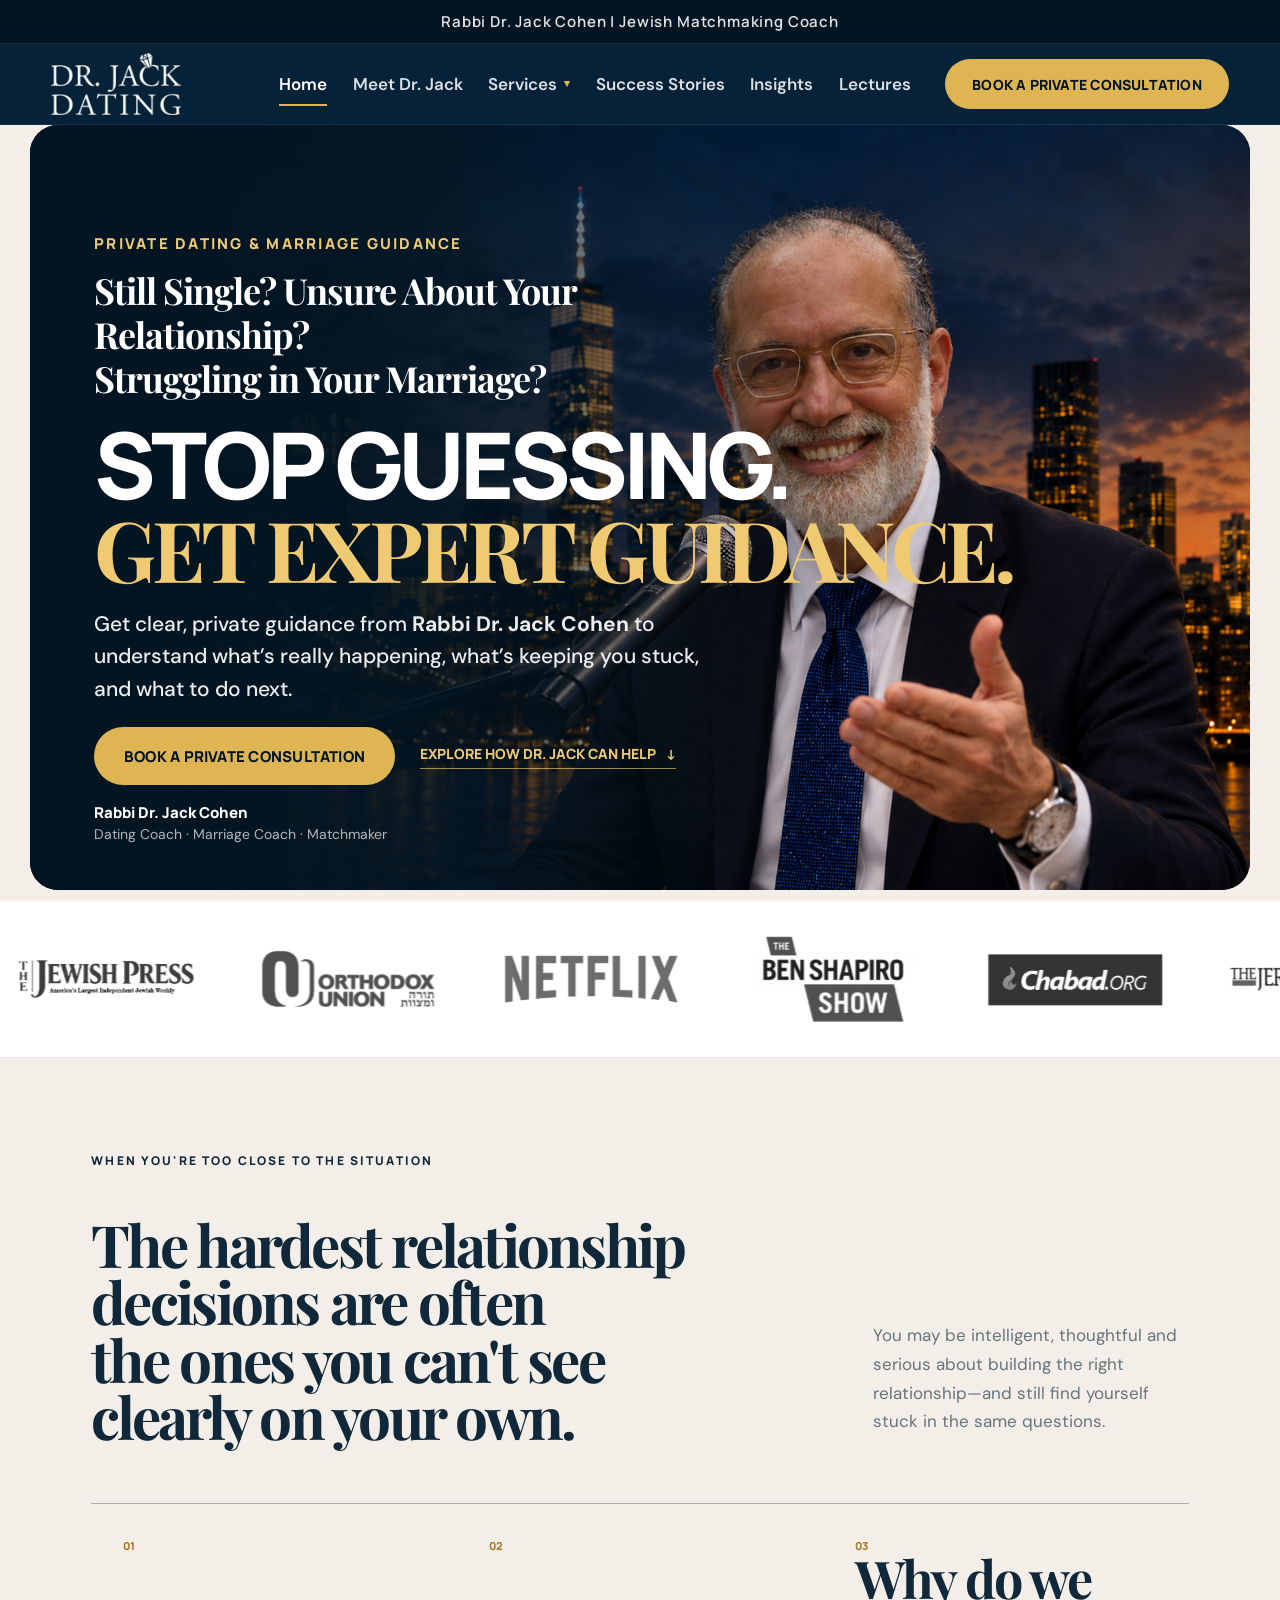
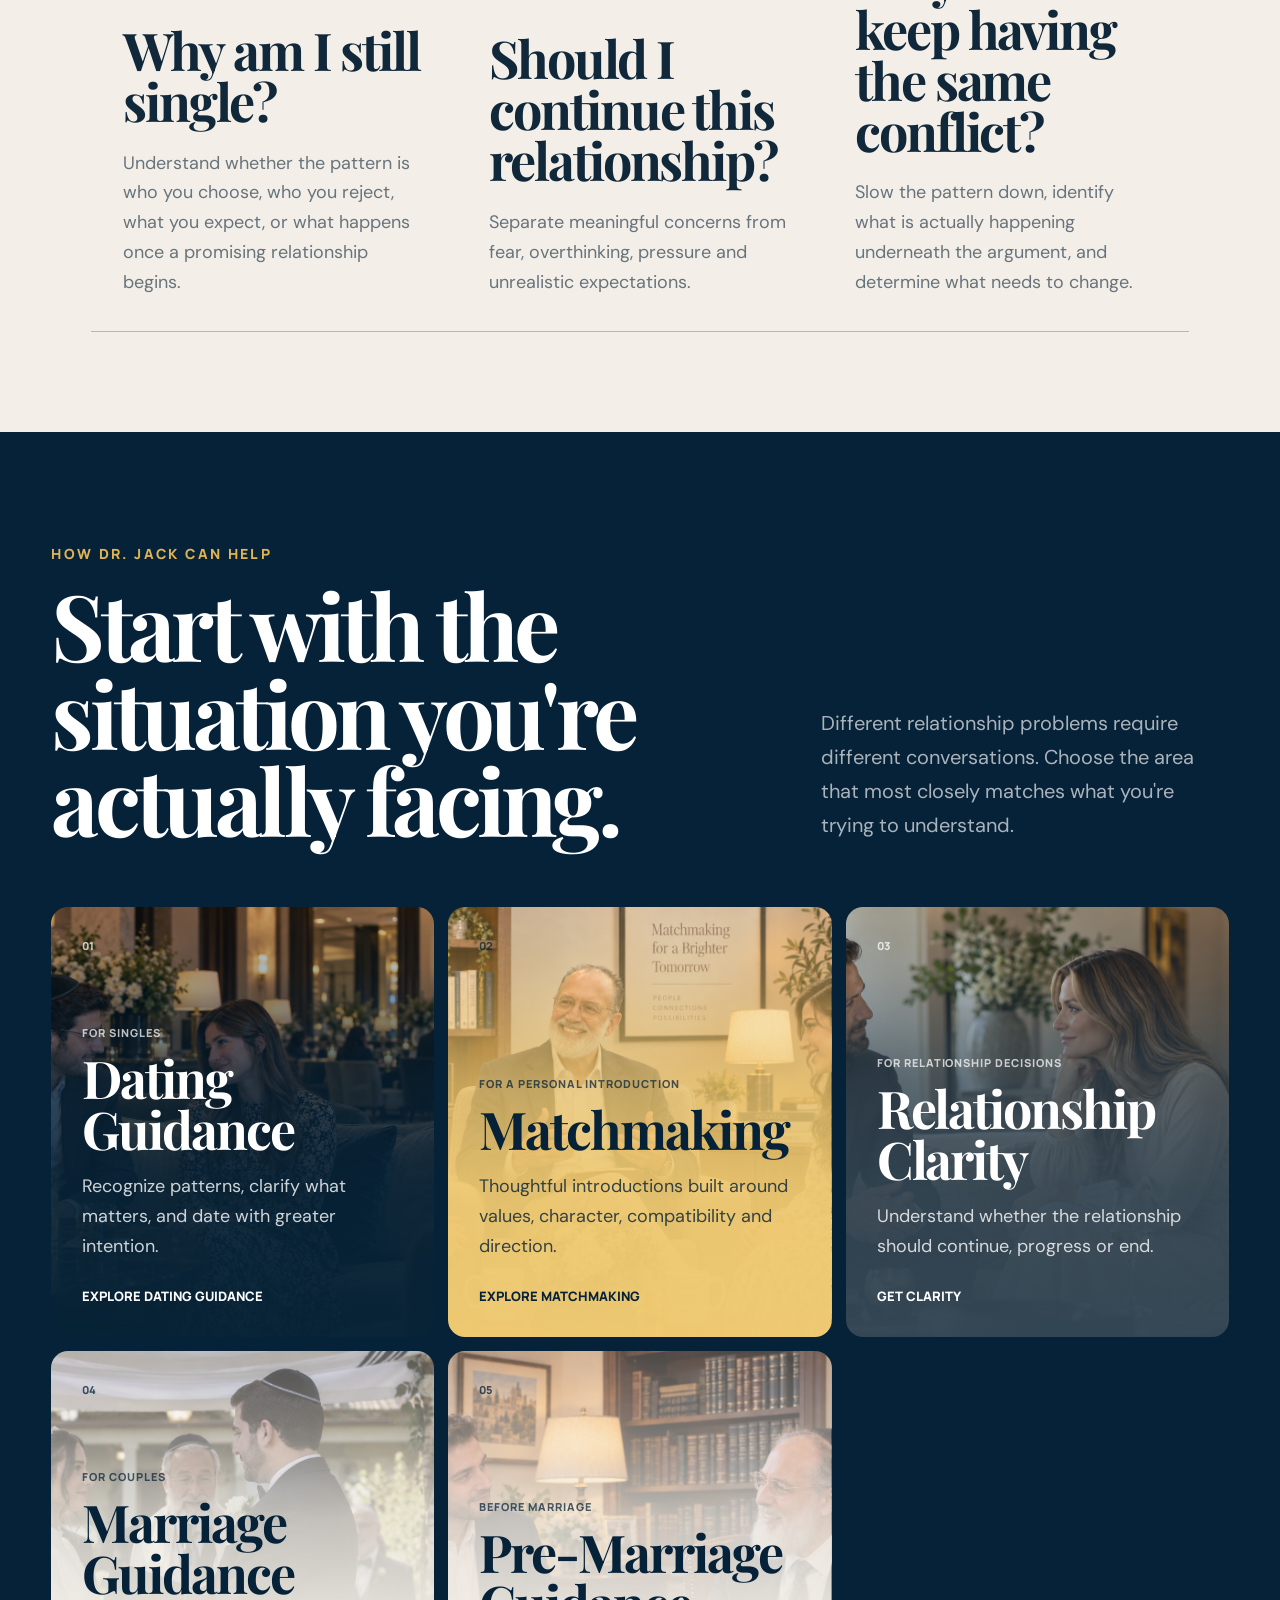
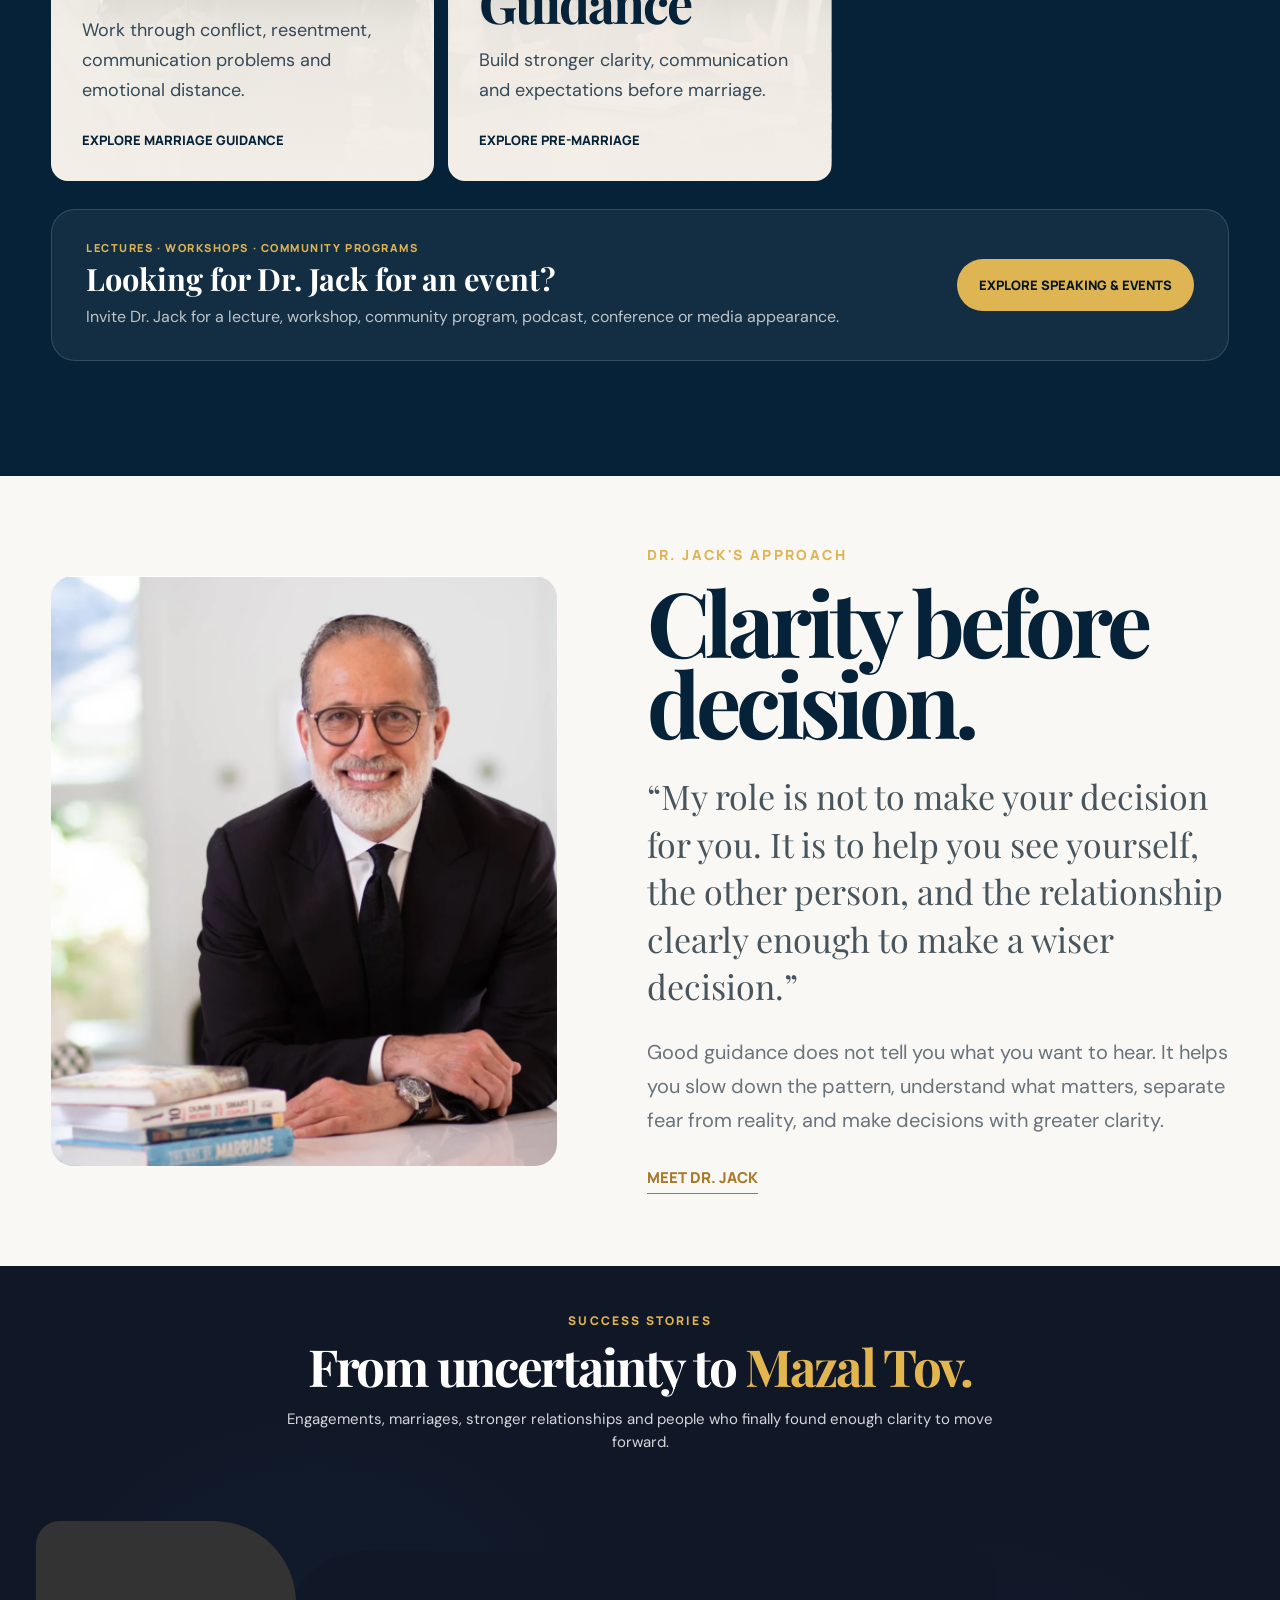
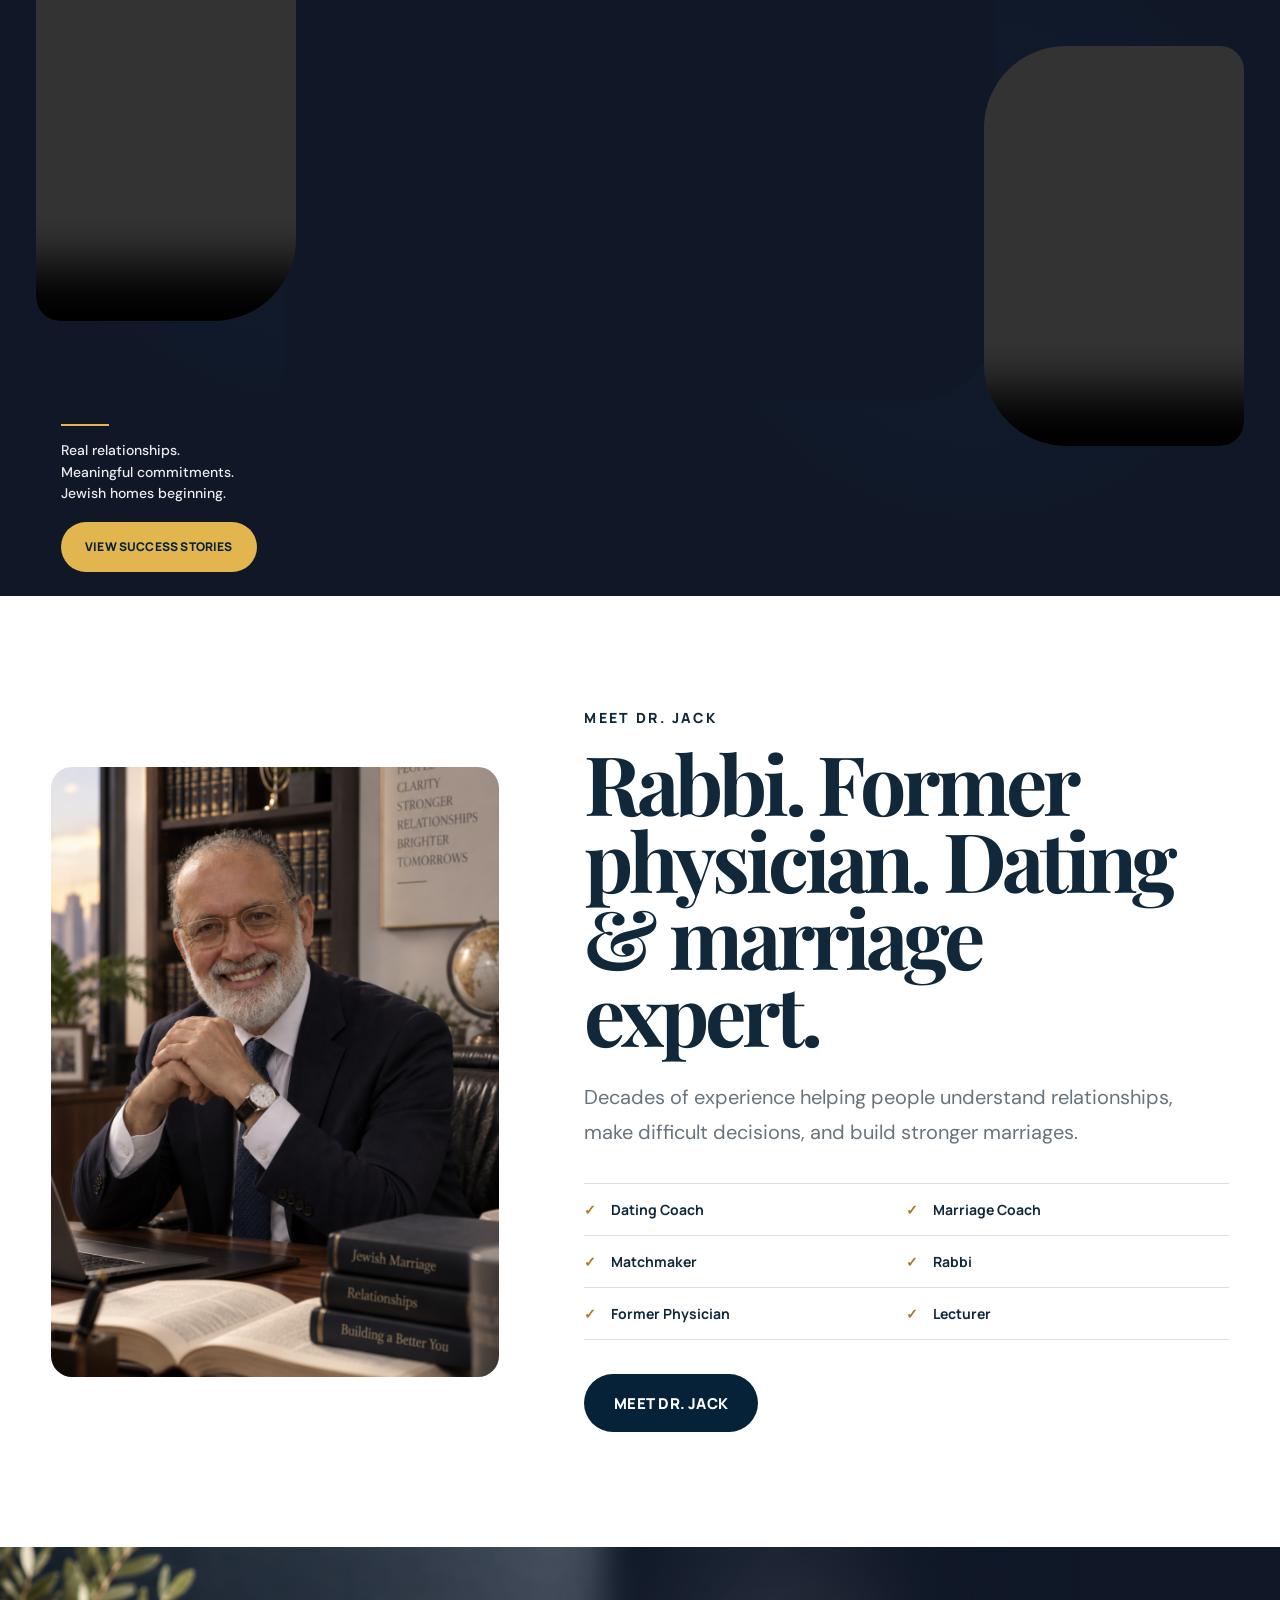
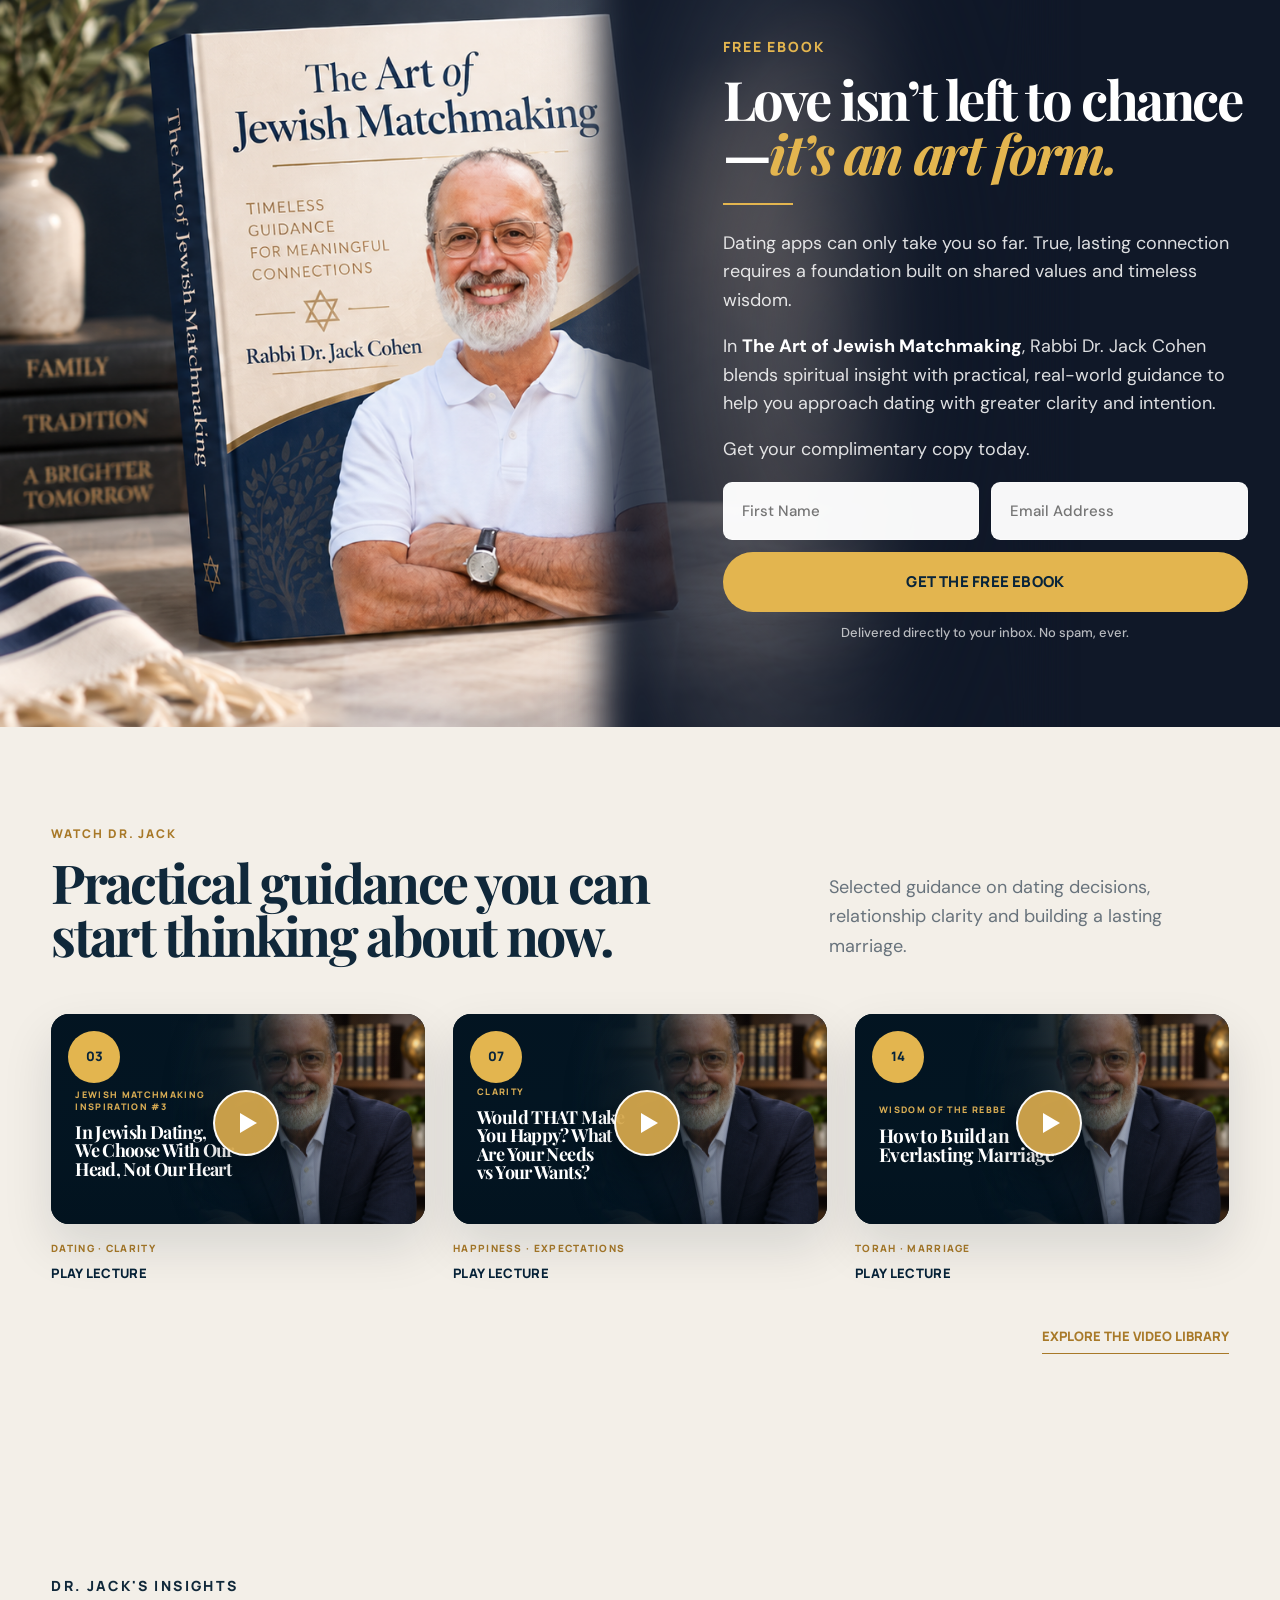
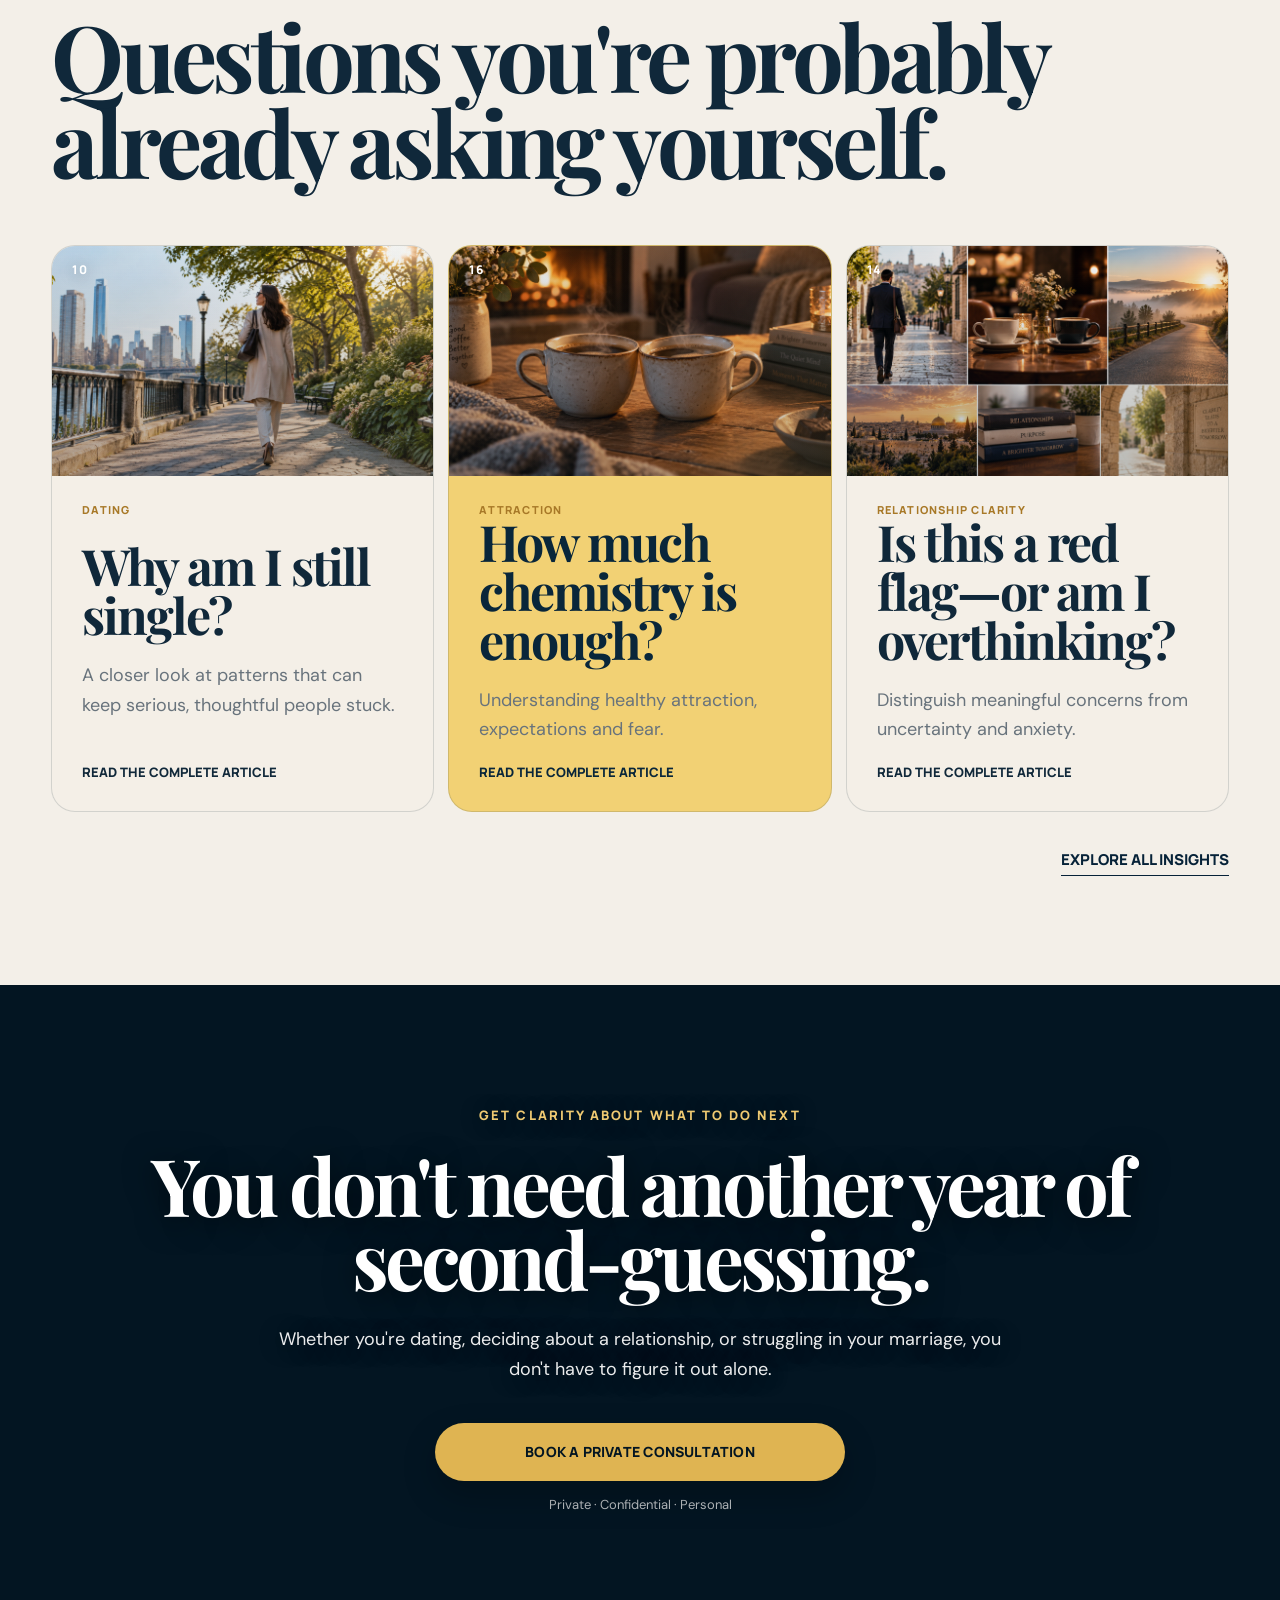
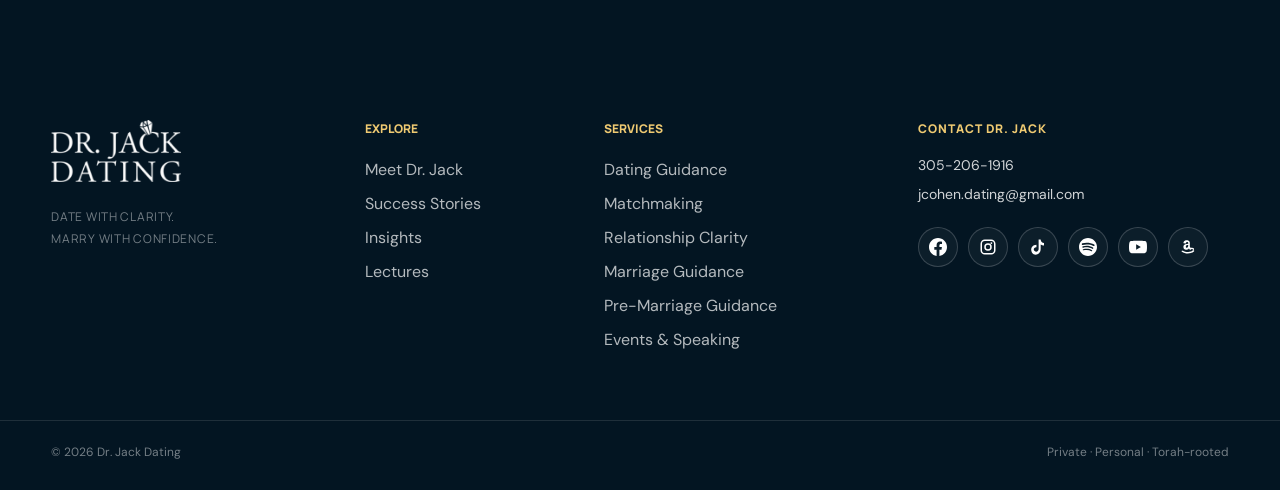
==== index.html @ 3bae33f4 "Initial Dr. Jack Dating website" ====
<!DOCTYPE html>
<html lang="en">
<head>
<meta charset="utf-8"/>
<meta content="width=device-width, initial-scale=1.0" name="viewport"/>
<title>
Rabbi Dr. Jack Cohen | Date With Clarity. Marry With Confidence.
</title>
<meta content="Private dating, relationship, matchmaking and marriage guidance with Rabbi Dr. Jack Cohen." name="description"/>
<!-- GOOGLE FONTS -->

<link rel="icon" type="image/png" href="assets/images/branding/favicon.png">
<link href="https://fonts.googleapis.com" rel="preconnect"/>
<link crossorigin="" href="https://fonts.gstatic.com" rel="preconnect"/>
<link href="https://fonts.googleapis.com/css2?family=DM+Sans:wght@400;500;600;700&amp;family=Manrope:wght@500;600;700;800&amp;family=Playfair+Display:ital,wght@0,600;0,700;0,800;1,600;1,700&amp;display=swap" rel="stylesheet"/>
<link href="assets/css/style.css" rel="stylesheet"/>
<style id="final-home-fix">
/* =========================================================
   GUARANTEED HOMEPAGE FIX — scoped, inline, no CSS collisions
   ========================================================= */
#free-ebook.ebook-offer-section{
    position:relative !important; isolation:isolate !important; overflow:hidden !important;
    min-height:720px !important; padding:0 !important; margin:0 !important;
    background-color:#101828 !important;
    background-image:url("assets/images/guide/free-ebook-section-bg.png") !important;
    background-repeat:no-repeat !important; background-position:center center !important; background-size:cover !important;
    color:#fff !important;
}
#free-ebook .ebook-offer-shade{position:absolute; inset:0; z-index:0; pointer-events:none;
    background:linear-gradient(90deg,rgba(16,24,40,0) 0%,rgba(16,24,40,0) 36%,rgba(16,24,40,.18) 46%,rgba(16,24,40,.72) 58%,rgba(16,24,40,.94) 70%,#101828 100%) !important;}
#free-ebook .ebook-offer-inner{position:relative; z-index:1; width:min(1480px,calc(100% - 64px)); min-height:720px; margin:0 auto; display:grid; grid-template-columns:1.04fr .96fr; align-items:center;}
#free-ebook .ebook-offer-spacer{min-height:1px;}
#free-ebook .ebook-offer-copy{width:min(620px,100%); justify-self:end; padding:72px 0 64px 36px; color:#fff !important;}
#free-ebook .ebook-kicker{margin:0 0 16px !important; color:#e3b54f !important; font:800 14px/1.2 var(--font-display,"DM Sans",Arial,sans-serif) !important; letter-spacing:.14em !important; text-transform:uppercase !important;}
#free-ebook .ebook-offer-copy h2{margin:0 !important; color:#fff !important; font-family:var(--font-serif,"Playfair Display",Georgia,serif) !important; font-size:clamp(48px,4.25vw,76px) !important; line-height:.98 !important; letter-spacing:-.045em !important; font-weight:700 !important;}
#free-ebook .ebook-offer-copy h2 em{color:#e3b54f !important; font-weight:700 !important;}
#free-ebook .ebook-rule{width:70px; height:2px; margin:24px 0 24px; background:#e3b54f;}
#free-ebook .ebook-offer-copy p:not(.ebook-kicker):not(.ebook-privacy){margin:0 0 18px !important; max-width:590px; color:rgba(255,255,255,.86) !important; font:400 18px/1.58 var(--font-sans,"DM Sans",Arial,sans-serif) !important;}
#free-ebook .ebook-offer-copy p strong{color:#fff !important; font-weight:800 !important;}
#free-ebook .ebook-offer-copy .ebook-offer-line{margin-top:22px !important; margin-bottom:18px !important; color:#e3b54f !important; font-weight:800 !important; font-size:20px !important;}
#free-ebook .ebook-form{display:grid !important; grid-template-columns:1fr 1fr !important; gap:12px !important; margin:0 !important; padding:0 !important; max-width:590px !important; background:transparent !important;}
#free-ebook .ebook-form input{display:block !important; width:100% !important; height:58px !important; min-width:0 !important; margin:0 !important; padding:0 18px !important; border:1px solid rgba(255,255,255,.3) !important; border-radius:9px !important; outline:none !important; background:rgba(255,255,255,.97) !important; color:#10283a !important; font:500 15px/1 var(--font-sans,"DM Sans",Arial,sans-serif) !important; box-sizing:border-box !important; box-shadow:none !important;}
#free-ebook .ebook-form input:focus{border-color:#e3b54f !important; box-shadow:0 0 0 3px rgba(227,181,79,.18) !important;}
#free-ebook .ebook-form button{grid-column:1/-1 !important; width:100% !important; height:60px !important; margin:0 !important; padding:0 22px !important; border:0 !important; border-radius:999px !important; background:#e3b54f !important; color:#08243a !important; font:900 15px/1 var(--font-display,"DM Sans",Arial,sans-serif) !important; letter-spacing:.015em !important; cursor:pointer !important; display:flex !important; align-items:center !important; justify-content:center !important; gap:16px !important;}
#free-ebook .ebook-form button:hover{transform:translateY(-1px); filter:brightness(1.03);}
#free-ebook .ebook-privacy{margin:12px 0 0 !important; color:rgba(255,255,255,.7) !important; font:500 13px/1.45 var(--font-sans,"DM Sans",Arial,sans-serif) !important; text-align:center !important; max-width:590px !important;}

#home-featured-lectures.home-featured-lectures{padding:100px 0 110px !important; background:#f3efe8 !important; color:#10283a !important;}
#home-featured-lectures .home-featured-heading{display:grid !important; grid-template-columns:minmax(0,1.15fr) minmax(280px,.65fr) !important; gap:70px !important; align-items:end !important; margin-bottom:52px !important;}
#home-featured-lectures .home-featured-kicker{margin:0 0 15px !important; color:#a87928 !important; font:800 12px/1.2 var(--font-display,"DM Sans",Arial,sans-serif) !important; letter-spacing:.16em !important; text-transform:uppercase !important;}
#home-featured-lectures .home-featured-heading h2{margin:0 !important; max-width:820px !important; color:#10283a !important; font-family:var(--font-serif,"Playfair Display",Georgia,serif) !important; font-size:clamp(48px,4.2vw,72px) !important; font-weight:700 !important; line-height:.98 !important; letter-spacing:-.048em !important;}
#home-featured-lectures .home-featured-heading>p{margin:0 !important; color:#68737c !important; font:400 18px/1.65 var(--font-sans,"DM Sans",Arial,sans-serif) !important; max-width:460px !important; justify-self:end !important;}
#home-featured-lectures .home-featured-grid{display:grid !important; grid-template-columns:repeat(3,minmax(0,1fr)) !important; gap:28px !important; align-items:start !important;}
#home-featured-lectures .home-featured-card{display:block !important; width:100% !important; padding:0 !important; margin:0 !important; border:0 !important; background:transparent !important; color:inherit !important; text-align:left !important; cursor:pointer !important; font:inherit !important;}
#home-featured-lectures .home-featured-thumb{position:relative !important; width:100% !important; aspect-ratio:16/9 !important; overflow:hidden !important; border-radius:18px !important; background:#031522 !important; isolation:isolate !important; box-shadow:0 22px 50px rgba(3,25,40,.12) !important;}
#home-featured-lectures .home-featured-thumb>img{position:absolute !important; z-index:1 !important; top:0 !important; right:0 !important; width:68% !important; height:100% !important; object-fit:cover !important; object-position:50% 43% !important; display:block !important; transition:transform .42s cubic-bezier(.2,.7,.2,1) !important;}
#home-featured-lectures .home-featured-card:hover .home-featured-thumb>img{transform:scale(1.035) !important;}
#home-featured-lectures .home-featured-navy{position:absolute !important; z-index:2 !important; inset:0 !important; pointer-events:none !important; background:linear-gradient(90deg,#031522 0%,#031522 24%,rgba(3,21,34,1) 31%,rgba(3,21,34,.99) 38%,rgba(3,21,34,.94) 45%,rgba(3,21,34,.82) 53%,rgba(3,21,34,.59) 61%,rgba(3,21,34,.34) 69%,rgba(3,21,34,.15) 77%,rgba(3,21,34,.04) 85%,rgba(3,21,34,0) 94%) !important;}
#home-featured-lectures .home-featured-wash{position:absolute !important; z-index:3 !important; inset:0 !important; pointer-events:none !important; background:linear-gradient(180deg,rgba(1,14,24,.08) 0%,rgba(1,14,24,.02) 40%,rgba(1,14,24,.08) 67%,rgba(1,14,24,.30) 100%) !important;}
#home-featured-lectures .home-featured-seam{position:absolute !important; z-index:4 !important; top:-10% !important; bottom:-10% !important; left:35% !important; width:31% !important; pointer-events:none !important; background:radial-gradient(ellipse at center,rgba(3,21,34,.58) 0%,rgba(3,21,34,.29) 38%,rgba(3,21,34,0) 76%) !important; filter:blur(12px) !important;}
#home-featured-lectures .home-featured-number{position:absolute !important; z-index:10 !important; top:17px !important; left:17px !important; width:52px !important; height:52px !important; display:grid !important; place-items:center !important; border-radius:50% !important; background:#e3b54f !important; color:#08243a !important; font:800 13px/1 var(--font-display,"DM Sans",Arial,sans-serif) !important;}
#home-featured-lectures .home-featured-thumb-copy{position:absolute !important; z-index:7 !important; left:24px !important; top:57% !important; width:47% !important; transform:translateY(-50%) !important; display:block !important;}
#home-featured-lectures .home-featured-thumb-copy small{display:block !important; margin-bottom:10px !important; color:#d9ad54 !important; font:800 9px/1.35 var(--font-display,"DM Sans",Arial,sans-serif) !important; letter-spacing:.15em !important; text-transform:uppercase !important;}
#home-featured-lectures .home-featured-thumb-copy strong{display:block !important; margin:0 !important; color:#fff !important; font-family:var(--font-serif,"Playfair Display",Georgia,serif) !important; font-size:clamp(19px,1.45vw,29px) !important; font-weight:700 !important; line-height:1.02 !important; letter-spacing:-.035em !important; text-wrap:balance !important;}
#home-featured-lectures .home-featured-card.long-title .home-featured-thumb-copy strong{font-size:clamp(18px,1.3vw,26px) !important;}
#home-featured-lectures .home-featured-play{position:absolute !important; z-index:12 !important; left:52% !important; top:52% !important; width:66px !important; height:66px !important; display:grid !important; place-items:center !important; transform:translate(-50%,-50%) !important; border:2px solid rgba(255,255,255,.96) !important; border-radius:50% !important; background:rgba(213,167,76,.94) !important; box-shadow:0 15px 42px rgba(0,0,0,.30) !important; transition:transform .18s ease,background .18s ease !important;}
#home-featured-lectures .home-featured-play:after{content:"" !important; width:0 !important; height:0 !important; margin-left:5px !important; border-top:10px solid transparent !important; border-bottom:10px solid transparent !important; border-left:17px solid #fff !important;}
#home-featured-lectures .home-featured-card:hover .home-featured-play{transform:translate(-50%,-50%) scale(1.09) !important; background:#c99a43 !important;}
#home-featured-lectures .home-featured-meta{display:block !important; padding-top:18px !important;}
#home-featured-lectures .home-featured-meta small{display:block !important; margin-bottom:8px !important; color:#a87928 !important; font:800 10px/1.2 var(--font-display,"DM Sans",Arial,sans-serif) !important; letter-spacing:.13em !important; text-transform:uppercase !important;}
#home-featured-lectures .home-featured-meta b{display:inline-flex !important; align-items:center !important; gap:8px !important; color:#062238 !important; font:900 13px/1.2 var(--font-display,"DM Sans",Arial,sans-serif) !important; letter-spacing:.025em !important; text-transform:uppercase !important;}
#home-featured-lectures .home-featured-meta i{font-style:normal !important; transition:transform .18s ease !important;}
#home-featured-lectures .home-featured-card:hover .home-featured-meta i{transform:translateX(5px) !important;}
#home-featured-lectures .home-featured-library-link{text-align:right !important; margin-top:42px !important;}
#home-featured-lectures .home-featured-library-link a{display:inline-block !important; padding-bottom:8px !important; border-bottom:1px solid #a87928 !important; color:#a87928 !important; font:900 13px/1.2 var(--font-display,"DM Sans",Arial,sans-serif) !important; text-decoration:none !important;}

.home-video-modal{position:fixed !important; inset:0 !important; z-index:99999 !important; display:none !important; align-items:center !important; justify-content:center !important; padding:30px !important; background:rgba(1,12,20,.92) !important; backdrop-filter:blur(14px) !important; -webkit-backdrop-filter:blur(14px) !important;}
.home-video-modal.open{display:flex !important;}
.home-video-dialog{position:relative !important; width:min(1260px,96vw) !important; max-height:94vh !important; overflow:hidden !important; border:1px solid rgba(255,255,255,.13) !important; border-radius:23px !important; background:#031522 !important; box-shadow:0 50px 130px rgba(0,0,0,.52) !important;}
.home-video-header{min-height:84px !important; display:flex !important; align-items:center !important; justify-content:space-between !important; gap:28px !important; padding:18px 24px !important; background:linear-gradient(90deg,#031522,#092c45) !important; border-bottom:1px solid rgba(255,255,255,.09) !important;}
.home-video-heading{min-width:0 !important;}
.home-video-heading small{display:block !important; margin:0 0 5px !important; color:#d9ad54 !important; font:800 10px/1.2 var(--font-display,"DM Sans",Arial,sans-serif) !important; letter-spacing:.14em !important; text-transform:uppercase !important;}
.home-video-heading h3{margin:0 !important; color:#fff !important; font-family:var(--font-serif,"Playfair Display",Georgia,serif) !important; font-size:clamp(24px,2.3vw,38px) !important; line-height:1.08 !important; letter-spacing:-.025em !important;}
.home-video-close{flex:0 0 auto !important; width:48px !important; height:48px !important; display:grid !important; place-items:center !important; border:1px solid rgba(255,255,255,.18) !important; border-radius:50% !important; background:rgba(255,255,255,.06) !important; color:#fff !important; font:300 30px/1 Arial,sans-serif !important; cursor:pointer !important;}
.home-video-close:hover{background:#e3b54f !important; color:#031522 !important;}
.home-video-frame-wrap{position:relative !important; width:100% !important; aspect-ratio:16/9 !important; background:#000 !important;}
.home-video-frame-wrap iframe{position:absolute !important; inset:0 !important; width:100% !important; height:100% !important; border:0 !important; display:block !important;}

@media(max-width:1000px){
    #free-ebook .ebook-offer-inner{grid-template-columns:.8fr 1.2fr !important; width:min(100% - 40px,1200px) !important;}
    #free-ebook .ebook-offer-copy{padding-left:18px !important;}
    #home-featured-lectures .home-featured-grid{grid-template-columns:1fr 1fr !important;}
    #home-featured-lectures .home-featured-heading{grid-template-columns:1fr !important; gap:22px !important;}
    #home-featured-lectures .home-featured-heading>p{justify-self:start !important;}
}
@media(max-width:720px){
    #free-ebook.ebook-offer-section{min-height:auto !important; padding-top:360px !important; background-position:30% top !important; background-size:auto 390px !important; background-color:#101828 !important;}
    #free-ebook .ebook-offer-shade{background:linear-gradient(180deg,rgba(16,24,40,0) 0%,rgba(16,24,40,.18) 28%,#101828 48%,#101828 100%) !important;}
    #free-ebook .ebook-offer-inner{display:block !important; min-height:0 !important; width:calc(100% - 36px) !important;}
    #free-ebook .ebook-offer-spacer{display:none !important;}
    #free-ebook .ebook-offer-copy{width:100% !important; padding:38px 0 52px !important;}
    #free-ebook .ebook-offer-copy h2{font-size:clamp(40px,12vw,58px) !important;}
    #free-ebook .ebook-form{grid-template-columns:1fr !important;}
    #free-ebook .ebook-form button{grid-column:auto !important;}
    #home-featured-lectures.home-featured-lectures{padding:72px 0 80px !important;}
    #home-featured-lectures .home-featured-grid{grid-template-columns:1fr !important; gap:34px !important;}
    #home-featured-lectures .home-featured-thumb-copy strong{font-size:clamp(19px,6vw,28px) !important;}
    .home-video-modal{padding:12px !important;}
    .home-video-header{padding:15px 16px !important; min-height:72px !important;}
    .home-video-close{width:42px !important; height:42px !important;}
}


/* =========================================================
   HOME SERVICES — PHOTO BACKGROUND CARDS
   FIXED VERSION
   Uses the card directly as the image canvas so the photos
   cannot disappear behind pseudo-elements.
   PNG only.
   ========================================================= */

#services .services-grid > .service-card {
    position: relative !important;
    overflow: hidden !important;
    isolation: isolate !important;

    background-repeat: no-repeat !important;
    background-size:
        cover,
        cover,
        cover,
        cover !important;

    background-position:
        center,
        72% center,
        72% center,
        72% center !important;

    transition:
        transform 220ms ease,
        box-shadow 220ms ease,
        background-size 420ms ease !important;
}

#services .services-grid > .service-card:hover {
    transform: translateY(-5px) !important;

    box-shadow:
        0 28px 64px rgba(0, 0, 0, 0.22) !important;
}

#services .service-card .service-number,
#services .service-card .service-card-bottom {
    position: relative !important;
    z-index: 2 !important;
}

#services .service-card-bottom {
    max-width: 410px;
}

#services .service-card h3 {
    text-wrap: balance;
}

#services .service-card p {
    max-width: 360px !important;
}


/* =========================================================
   01 — DATING GUIDANCE
   Tries these PNG names in order:
   dating-card.png
   dating-hero.png
   dating.png
   ========================================================= */

#services .services-grid > .service-card:nth-child(1) {
    color: #ffffff !important;

    background-color: #123a58 !important;

    background-image:
        linear-gradient(
            0deg,
            rgba(7, 35, 55, 0.98) 0%,
            rgba(7, 35, 55, 0.92) 34%,
            rgba(7, 35, 55, 0.73) 60%,
            rgba(7, 35, 55, 0.34) 84%,
            rgba(7, 35, 55, 0.20) 100%
        ),
        url("assets/images/services/dating-card.png"),
        url("assets/images/services/dating-hero.png"),
        url("assets/images/services/dating.png") !important;
}


/* =========================================================
   02 — MATCHMAKING
   ========================================================= */

#services .services-grid > .service-card:nth-child(2) {
    color: var(--navy) !important;

    background-color: var(--gold-light) !important;

    background-image:
        linear-gradient(
            0deg,
            rgba(239, 202, 114, 0.99) 0%,
            rgba(239, 202, 114, 0.94) 34%,
            rgba(239, 202, 114, 0.76) 60%,
            rgba(239, 202, 114, 0.39) 84%,
            rgba(239, 202, 114, 0.24) 100%
        ),
        url("assets/images/services/matchmaking-card.png"),
        url("assets/images/services/matchmaking-hero.png"),
        url("assets/images/services/matchmaking.png") !important;
}


/* =========================================================
   03 — RELATIONSHIP CLARITY
   ========================================================= */

#services .services-grid > .service-card:nth-child(3) {
    color: #ffffff !important;

    background-color: #3b5060 !important;

    background-image:
        linear-gradient(
            0deg,
            rgba(51, 70, 84, 0.98) 0%,
            rgba(51, 70, 84, 0.93) 34%,
            rgba(51, 70, 84, 0.74) 60%,
            rgba(51, 70, 84, 0.37) 84%,
            rgba(51, 70, 84, 0.22) 100%
        ),
        url("assets/images/services/relationship-clarity-card.png"),
        url("assets/images/services/relationship-clarity-hero.png"),
        url("assets/images/services/relationship-clarity.png") !important;
}


/* =========================================================
   04 — MARRIAGE GUIDANCE
   ========================================================= */

#services .services-grid > .service-card:nth-child(4) {
    color: var(--navy) !important;

    background-color: var(--cream) !important;

    background-image:
        linear-gradient(
            0deg,
            rgba(243, 239, 232, 0.995) 0%,
            rgba(243, 239, 232, 0.96) 35%,
            rgba(243, 239, 232, 0.79) 61%,
            rgba(243, 239, 232, 0.46) 84%,
            rgba(243, 239, 232, 0.30) 100%
        ),
        url("assets/images/services/marriage-card.png"),
        url("assets/images/services/marriage-hero.png"),
        url("assets/images/services/marriage.png") !important;
}


/* =========================================================
   05 — PRE-MARRIAGE GUIDANCE
   ========================================================= */

#services .services-grid > .service-card:nth-child(5) {
    color: var(--navy) !important;

    background-color: var(--cream) !important;

    background-image:
        linear-gradient(
            0deg,
            rgba(243, 239, 232, 0.995) 0%,
            rgba(243, 239, 232, 0.96) 35%,
            rgba(243, 239, 232, 0.79) 61%,
            rgba(243, 239, 232, 0.46) 84%,
            rgba(243, 239, 232, 0.30) 100%
        ),
        url("assets/images/services/pre-marriage-card.png"),
        url("assets/images/services/pre-marriage-hero.png"),
        url("assets/images/services/pre-marriage.png") !important;
}


/* =========================================================
   TABLET
   ========================================================= */

@media (max-width: 980px) {

    #services .services-grid > .service-card {
        min-height: 420px;
        background-position:
            center,
            center,
            center,
            center !important;
    }

    #services .services-grid > .service-card:nth-child(1) {
        background-image:
            linear-gradient(
                0deg,
                rgba(7, 35, 55, 0.98) 0%,
                rgba(7, 35, 55, 0.88) 58%,
                rgba(7, 35, 55, 0.48) 100%
            ),
            url("assets/images/services/dating-card.png"),
            url("assets/images/services/dating-hero.png"),
            url("assets/images/services/dating.png") !important;
    }

    #services .services-grid > .service-card:nth-child(2) {
        background-image:
            linear-gradient(
                0deg,
                rgba(239, 202, 114, 0.99) 0%,
                rgba(239, 202, 114, 0.90) 58%,
                rgba(239, 202, 114, 0.53) 100%
            ),
            url("assets/images/services/matchmaking-card.png"),
            url("assets/images/services/matchmaking-hero.png"),
            url("assets/images/services/matchmaking.png") !important;
    }

    #services .services-grid > .service-card:nth-child(3) {
        background-image:
            linear-gradient(
                0deg,
                rgba(51, 70, 84, 0.98) 0%,
                rgba(51, 70, 84, 0.89) 58%,
                rgba(51, 70, 84, 0.50) 100%
            ),
            url("assets/images/services/relationship-clarity-card.png"),
            url("assets/images/services/relationship-clarity-hero.png"),
            url("assets/images/services/relationship-clarity.png") !important;
    }

    #services .services-grid > .service-card:nth-child(4) {
        background-image:
            linear-gradient(
                0deg,
                rgba(243, 239, 232, 0.995) 0%,
                rgba(243, 239, 232, 0.91) 58%,
                rgba(243, 239, 232, 0.59) 100%
            ),
            url("assets/images/services/marriage-card.png"),
            url("assets/images/services/marriage-hero.png"),
            url("assets/images/services/marriage.png") !important;
    }

    #services .services-grid > .service-card:nth-child(5) {
        background-image:
            linear-gradient(
                0deg,
                rgba(243, 239, 232, 0.995) 0%,
                rgba(243, 239, 232, 0.91) 58%,
                rgba(243, 239, 232, 0.59) 100%
            ),
            url("assets/images/services/pre-marriage-card.png"),
            url("assets/images/services/pre-marriage-hero.png"),
            url("assets/images/services/pre-marriage.png") !important;
    }

}


/* =========================================================
   MOBILE
   ========================================================= */

@media (max-width: 680px) {

    #services .services-grid > .service-card {
        min-height: 390px;
    }

    #services .services-grid > .service-card:nth-child(1) {
        background-image:
            linear-gradient(
                0deg,
                rgba(7, 35, 55, 0.98) 0%,
                rgba(7, 35, 55, 0.86) 58%,
                rgba(7, 35, 55, 0.40) 100%
            ),
            url("assets/images/services/dating-card.png"),
            url("assets/images/services/dating-hero.png"),
            url("assets/images/services/dating.png") !important;
    }

    #services .services-grid > .service-card:nth-child(2) {
        background-image:
            linear-gradient(
                0deg,
                rgba(239, 202, 114, 0.99) 0%,
                rgba(239, 202, 114, 0.90) 58%,
                rgba(239, 202, 114, 0.50) 100%
            ),
            url("assets/images/services/matchmaking-card.png"),
            url("assets/images/services/matchmaking-hero.png"),
            url("assets/images/services/matchmaking.png") !important;
    }

    #services .services-grid > .service-card:nth-child(3) {
        background-image:
            linear-gradient(
                0deg,
                rgba(51, 70, 84, 0.98) 0%,
                rgba(51, 70, 84, 0.87) 58%,
                rgba(51, 70, 84, 0.43) 100%
            ),
            url("assets/images/services/relationship-clarity-card.png"),
            url("assets/images/services/relationship-clarity-hero.png"),
            url("assets/images/services/relationship-clarity.png") !important;
    }

    #services .services-grid > .service-card:nth-child(4) {
        background-image:
            linear-gradient(
                0deg,
                rgba(243, 239, 232, 0.995) 0%,
                rgba(243, 239, 232, 0.91) 58%,
                rgba(243, 239, 232, 0.56) 100%
            ),
            url("assets/images/services/marriage-card.png"),
            url("assets/images/services/marriage-hero.png"),
            url("assets/images/services/marriage.png") !important;
    }

    #services .services-grid > .service-card:nth-child(5) {
        background-image:
            linear-gradient(
                0deg,
                rgba(243, 239, 232, 0.995) 0%,
                rgba(243, 239, 232, 0.91) 58%,
                rgba(243, 239, 232, 0.56) 100%
            ),
            url("assets/images/services/pre-marriage-card.png"),
            url("assets/images/services/pre-marriage-hero.png"),
            url("assets/images/services/pre-marriage.png") !important;
    }

}

</style>
<style id="locked-visual-update-20260906">
/* LOCKED VISUAL UPDATE — 2026-09-06 */
.insights-preview .insights-grid{align-items:stretch!important}
.insights-preview .insight-card{
    position:relative!important;overflow:hidden!important;padding:0!important;
    display:flex!important;flex-direction:column!important;min-height:520px!important;
    border-radius:24px!important;background:#f4efe7!important;
}
.insights-preview .insight-card > small,
.insights-preview .insight-card > h3,
.insights-preview .insight-card > p,
.insights-preview .insight-card > a{margin-left:30px!important;margin-right:30px!important;position:relative;z-index:2}
.insights-preview .insight-card > small{margin-top:26px!important}
.insights-preview .insight-card > a{margin-top:auto!important;margin-bottom:30px!important}
.home-insight-cover{
    position:relative;display:block;width:100%;height:230px;flex:0 0 230px;
    background-image:linear-gradient(180deg,rgba(6,25,39,.02),rgba(6,25,39,.28)),var(--article-image),linear-gradient(135deg,#173d56,#d7b469);
    background-size:cover;background-position:center;overflow:hidden;
}
.home-insight-cover::after{content:"";position:absolute;inset:0;background:linear-gradient(120deg,rgba(6,25,39,.08),transparent 55%,rgba(229,190,101,.12))}
.home-insight-cover-number{position:absolute;top:18px;left:20px;z-index:2;color:#fff;font:800 12px/1 var(--font-display,Arial,sans-serif);letter-spacing:.14em;text-shadow:0 2px 15px rgba(0,0,0,.35)}
.insights-preview .insight-card.insight-gold{background:#f2d174!important;color:#09263a!important}
@media(max-width:720px){.insights-preview .insight-card{min-height:480px!important}.home-insight-cover{height:210px;flex-basis:210px}}
</style>
<style id="universal-final-cta-fix">
/* =========================================================
   UNIVERSAL FINAL CONSULTATION CTA
   Centered copy + centered button + last-section background video
   ========================================================= */

.universal-final-cta {
    position: relative !important;
    isolation: isolate !important;
    overflow: hidden !important;

    min-height: 650px !important;

    display: flex !important;
    align-items: center !important;
    justify-content: center !important;

    padding: 105px 24px !important;

    background:
        linear-gradient(
            180deg,
            rgba(3, 21, 34, 0.22) 0%,
            rgba(3, 21, 34, 0.48) 46%,
            rgba(3, 21, 34, 0.82) 100%
        ),
        linear-gradient(
            0deg,
            rgba(3, 21, 34, 0.74) 0%,
            rgba(3, 21, 34, 0.26) 55%,
            rgba(3, 21, 34, 0.38) 100%
        ),
        linear-gradient(rgba(3,21,34,0),rgba(3,21,34,0))
        center center / cover no-repeat !important;

    color: #ffffff !important;
    text-align: center !important;
}

.universal-final-cta::before {
    content: "" !important;
    position: absolute !important;
    inset: 0 !important;
    z-index: 0 !important;

    background:
        radial-gradient(
            circle at 50% 42%,
            rgba(3, 21, 34, 0.00) 0%,
            rgba(3, 21, 34, 0.10) 28%,
            rgba(3, 21, 34, 0.34) 62%,
            rgba(3, 21, 34, 0.67) 100%
        ) !important;

    pointer-events: none !important;
}

.universal-final-cta::after {
    display: none !important;
}

.universal-final-cta > .container,
.universal-final-cta .consultation-layout,
.universal-final-cta .insights-consultation-inner {
    position: relative !important;
    z-index: 2 !important;

    width: min(1180px, 100%) !important;
    max-width: 1180px !important;

    margin-left: auto !important;
    margin-right: auto !important;

    display: flex !important;
    flex-direction: column !important;
    align-items: center !important;
    justify-content: center !important;

    grid-template-columns: 1fr !important;
    gap: 0 !important;

    text-align: center !important;
}

.universal-final-cta > * {
    position: relative !important;
    z-index: 2 !important;
}

.universal-final-cta .section-label,
.universal-final-cta small,
.universal-final-cta > p:first-child {
    margin: 0 auto 22px !important;

    color: var(--gold-light, #efca72) !important;

    font-family: var(--font-display, "Manrope", Arial, sans-serif) !important;
    font-size: 13px !important;
    font-weight: 800 !important;
    line-height: 1.45 !important;
    letter-spacing: 0.16em !important;

    text-align: center !important;
    text-transform: uppercase !important;

    text-shadow: 0 2px 18px rgba(0, 0, 0, 0.48) !important;
}

.universal-final-cta h2 {
    max-width: 1120px !important;

    margin: 0 auto !important;

    color: #ffffff !important;

    font-family: var(--font-serif, "Playfair Display", Georgia, serif) !important;
    font-size: clamp(58px, 6.2vw, 104px) !important;
    font-weight: 700 !important;
    line-height: 0.94 !important;
    letter-spacing: -0.05em !important;

    text-align: center !important;

    text-shadow: 0 4px 30px rgba(0, 0, 0, 0.54) !important;
}

.universal-final-cta .consultation-description,
.universal-final-cta h2 + p,
.universal-final-cta > h2 + p {
    max-width: 760px !important;

    margin: 28px auto 0 !important;

    color: rgba(255, 255, 255, 0.92) !important;

    font-size: 18px !important;
    line-height: 1.7 !important;

    text-align: center !important;

    text-shadow: 0 2px 20px rgba(0, 0, 0, 0.50) !important;
}

.universal-final-cta .consultation-action {
    width: 100% !important;

    display: flex !important;
    flex-direction: column !important;
    align-items: center !important;
    justify-content: center !important;

    margin: 36px auto 0 !important;

    text-align: center !important;
}

.universal-final-cta .button,
.universal-final-cta .service-final-button {
    position: relative !important;

    display: inline-flex !important;
    align-items: center !important;
    justify-content: center !important;

    width: auto !important;
    min-width: min(380px, 100%) !important;
    min-height: 56px !important;

    margin: 36px auto 0 !important;
    padding: 16px 30px !important;

    border: 0 !important;
    border-radius: 999px !important;

    background: var(--gold, #dfb452) !important;
    color: var(--navy-deep, #031522) !important;

    font-family: var(--font-display, "Manrope", Arial, sans-serif) !important;
    font-size: 14px !important;
    font-weight: 900 !important;
    line-height: 1.2 !important;

    text-align: center !important;
    text-decoration: none !important;

    box-shadow: 0 14px 34px rgba(0, 0, 0, 0.22) !important;

    transform: none !important;
}

.universal-final-cta .consultation-action .button {
    margin-top: 0 !important;
}

.universal-final-cta .button:hover,
.universal-final-cta .service-final-button:hover {
    transform: translateY(-2px) !important;
}

.universal-final-cta .consultation-action > p,
.universal-final-cta .insights-consultation-note {
    margin: 14px auto 0 !important;

    color: rgba(255, 255, 255, 0.72) !important;

    font-size: 13px !important;
    line-height: 1.5 !important;

    text-align: center !important;
}

@media (max-width: 720px) {
    .universal-final-cta {
        min-height: 540px !important;
        padding: 78px 20px !important;
        background-position: center center !important;
    }

    .universal-final-cta h2 {
        font-size: clamp(44px, 13vw, 64px) !important;
    }

    .universal-final-cta .consultation-description,
    .universal-final-cta h2 + p,
    .universal-final-cta > h2 + p {
        font-size: 16px !important;
    }

    .universal-final-cta .button,
    .universal-final-cta .service-final-button {
        width: min(100%, 420px) !important;
        min-width: 0 !important;

        padding: 15px 22px !important;

        font-size: 13px !important;
    }
}
</style>
<style id="index-final-cta-hard-fix">
/* =========================================================
   INDEX FINAL CTA — HARD OVERRIDE
   Centered content + last-section background video background
   ========================================================= */

#consultation.consultation-section {
    position: relative !important;
    isolation: isolate !important;
    overflow: hidden !important;

    min-height: 650px !important;

    display: flex !important;
    align-items: center !important;
    justify-content: center !important;

    padding: 105px 24px !important;

    background-color: #031522 !important;
    background-image:
        linear-gradient(
            180deg,
            rgba(3, 21, 34, 0.18) 0%,
            rgba(3, 21, 34, 0.48) 48%,
            rgba(3, 21, 34, 0.82) 100%
        ),
        linear-gradient(
            0deg,
            rgba(3, 21, 34, 0.72) 0%,
            rgba(3, 21, 34, 0.18) 58%,
            rgba(3, 21, 34, 0.28) 100%
        ),
        linear-gradient(rgba(3,21,34,0),rgba(3,21,34,0)) !important;

    background-repeat:
        no-repeat,
        no-repeat,
        no-repeat !important;

    background-size:
        cover,
        cover,
        cover !important;

    background-position:
        center center,
        center center,
        center center !important;

    color: #ffffff !important;
    text-align: center !important;
}

#consultation.consultation-section::before {
    content: "" !important;

    position: absolute !important;
    inset: 0 !important;
    z-index: 0 !important;

    display: block !important;

    background:
        radial-gradient(
            circle at 50% 42%,
            rgba(3, 21, 34, 0.00) 0%,
            rgba(3, 21, 34, 0.10) 30%,
            rgba(3, 21, 34, 0.38) 66%,
            rgba(3, 21, 34, 0.70) 100%
        ) !important;

    pointer-events: none !important;
}

#consultation.consultation-section::after {
    display: none !important;
    content: none !important;
}

#consultation .consultation-layout {
    position: relative !important;
    z-index: 2 !important;

    width: min(1180px, 100%) !important;
    max-width: 1180px !important;

    margin: 0 auto !important;
    padding: 0 !important;

    display: flex !important;
    flex-direction: column !important;
    align-items: center !important;
    justify-content: center !important;

    grid-template-columns: none !important;
    gap: 0 !important;

    text-align: center !important;
}

#consultation .section-label {
    width: 100% !important;

    margin: 0 auto 22px !important;

    color: var(--gold-light, #efca72) !important;

    font-family: var(--font-display, "Manrope", Arial, sans-serif) !important;
    font-size: 13px !important;
    font-weight: 800 !important;
    line-height: 1.45 !important;
    letter-spacing: 0.16em !important;

    text-align: center !important;
    text-transform: uppercase !important;

    text-shadow: 0 2px 18px rgba(0, 0, 0, 0.52) !important;
}

#consultation h2 {
    width: 100% !important;
    max-width: 1120px !important;

    margin: 0 auto !important;

    color: #ffffff !important;

    font-family: var(--font-serif, "Playfair Display", Georgia, serif) !important;
    font-size: clamp(58px, 6.2vw, 104px) !important;
    font-weight: 700 !important;
    line-height: 0.94 !important;
    letter-spacing: -0.05em !important;

    text-align: center !important;

    text-shadow: 0 4px 30px rgba(0, 0, 0, 0.58) !important;
}

#consultation .consultation-description {
    width: 100% !important;
    max-width: 760px !important;

    margin: 28px auto 0 !important;

    color: rgba(255, 255, 255, 0.92) !important;

    font-size: 18px !important;
    line-height: 1.7 !important;

    text-align: center !important;

    text-shadow: 0 2px 20px rgba(0, 0, 0, 0.55) !important;
}

#consultation .consultation-button {
    position: relative !important;

    display: inline-flex !important;
    align-items: center !important;
    justify-content: center !important;

    width: auto !important;
    min-width: min(410px, 100%) !important;
    max-width: 100% !important;
    min-height: 58px !important;

    margin: 38px auto 0 !important;
    padding: 16px 32px !important;

    border: 0 !important;
    border-radius: 999px !important;

    background: var(--gold, #dfb452) !important;
    color: var(--navy-deep, #031522) !important;

    font-family: var(--font-display, "Manrope", Arial, sans-serif) !important;
    font-size: 14px !important;
    font-weight: 900 !important;
    line-height: 1.2 !important;

    text-align: center !important;
    text-decoration: none !important;

    box-shadow: 0 14px 34px rgba(0, 0, 0, 0.24) !important;

    transform: none !important;
}

#consultation .consultation-button:hover {
    transform: translateY(-2px) !important;
}

#consultation .consultation-note {
    width: 100% !important;

    margin: 14px auto 0 !important;

    color: rgba(255, 255, 255, 0.72) !important;

    font-size: 13px !important;
    line-height: 1.5 !important;

    text-align: center !important;
}

@media (max-width: 720px) {

    #consultation.consultation-section {
        min-height: 540px !important;

        padding: 78px 20px !important;

        background-position:
            center center,
            center center,
            center center !important;
    }

    #consultation h2 {
        font-size: clamp(44px, 13vw, 64px) !important;
    }

    #consultation .consultation-description {
        font-size: 16px !important;
    }

    #consultation .consultation-button {
        width: min(100%, 420px) !important;
        min-width: 0 !important;

        padding: 15px 22px !important;

        font-size: 13px !important;
    }
}
</style>
<style id="ebook-full-image-fix">
/* =========================================================
   FREE EBOOK SECTION — SHOW THE FULL BACKGROUND IMAGE
   Keeps the complete image visible instead of cropping it.
   ========================================================= */

#free-ebook.ebook-offer-section {
    min-height: 780px !important;

    background-color: #101828 !important;
    background-image:
        url("assets/images/guide/free-ebook-section-bg.png") !important;

    background-repeat: no-repeat !important;

    /* Preserve the entire image instead of using cover/cropping. */
    background-size: auto 100% !important;
    background-position: left center !important;
}

/* Fade the full image naturally into the dark copy area. */
#free-ebook .ebook-offer-shade {
    background:
        linear-gradient(
            90deg,
            rgba(16, 24, 40, 0.00) 0%,
            rgba(16, 24, 40, 0.00) 40%,
            rgba(16, 24, 40, 0.12) 48%,
            rgba(16, 24, 40, 0.50) 58%,
            rgba(16, 24, 40, 0.86) 68%,
            rgba(16, 24, 40, 0.98) 78%,
            #101828 88%,
            #101828 100%
        ) !important;
}

#free-ebook .ebook-offer-inner {
    min-height: 780px !important;

    width: min(1540px, calc(100% - 64px)) !important;

    grid-template-columns:
        minmax(0, 1.08fr)
        minmax(500px, 0.92fr) !important;
}

#free-ebook .ebook-offer-copy {
    width: min(620px, 100%) !important;

    justify-self: end !important;

    padding:
        72px
        0
        64px
        34px !important;
}

/* Medium screens: still preserve the whole image. */
@media (max-width: 1180px) {

    #free-ebook.ebook-offer-section {
        min-height: 720px !important;

        background-size: auto 100% !important;
        background-position: left center !important;
    }

    #free-ebook .ebook-offer-inner {
        min-height: 720px !important;

        width: min(100% - 40px, 1200px) !important;

        grid-template-columns:
            minmax(0, 0.82fr)
            minmax(470px, 1.18fr) !important;
    }

    #free-ebook .ebook-offer-copy {
        padding-left: 24px !important;
    }

    #free-ebook .ebook-offer-shade {
        background:
            linear-gradient(
                90deg,
                rgba(16, 24, 40, 0.00) 0%,
                rgba(16, 24, 40, 0.06) 30%,
                rgba(16, 24, 40, 0.46) 46%,
                rgba(16, 24, 40, 0.88) 60%,
                #101828 74%,
                #101828 100%
            ) !important;
    }
}

/* Mobile: display the complete image across the top, then the copy below. */
@media (max-width: 720px) {

    #free-ebook.ebook-offer-section {
        min-height: auto !important;

        padding-top:
            min(74vw, 500px) !important;

        background-size:
            100% auto !important;

        background-position:
            top center !important;

        background-color:
            #101828 !important;
    }

    #free-ebook .ebook-offer-shade {
        background:
            linear-gradient(
                180deg,
                rgba(16, 24, 40, 0.00) 0%,
                rgba(16, 24, 40, 0.06) 34%,
                rgba(16, 24, 40, 0.62) 52%,
                #101828 67%,
                #101828 100%
            ) !important;
    }

    #free-ebook .ebook-offer-inner {
        min-height: 0 !important;

        display: block !important;

        width: calc(100% - 36px) !important;
    }

    #free-ebook .ebook-offer-spacer {
        display: none !important;
    }

    #free-ebook .ebook-offer-copy {
        width: 100% !important;

        padding:
            38px
            0
            52px !important;
    }
}
</style>
<style id="ebook-seamless-photo-fade-fix">
/* =========================================================
   FREE EBOOK — SEAMLESS IMAGE-TO-NAVY FADE
   Hides the visible vertical end-line of the source image.
   ========================================================= */

#free-ebook.ebook-offer-section {
    position: relative !important;
    isolation: isolate !important;
    overflow: hidden !important;
}

/*
   The source image ends before the right edge of the section.
   This overlay reaches solid #101828 BEFORE that image boundary,
   so there is no visible vertical seam.
*/
#free-ebook .ebook-offer-shade {
    position: absolute !important;
    inset: 0 !important;
    z-index: 0 !important;
    pointer-events: none !important;

    background:
        linear-gradient(
            90deg,
            rgba(16, 24, 40, 0.00) 0%,
            rgba(16, 24, 40, 0.00) 42%,
            rgba(16, 24, 40, 0.05) 48%,
            rgba(16, 24, 40, 0.18) 54%,
            rgba(16, 24, 40, 0.42) 60%,
            rgba(16, 24, 40, 0.68) 65%,
            rgba(16, 24, 40, 0.86) 69%,
            rgba(16, 24, 40, 0.96) 72%,
            #101828 75%,
            #101828 100%
        ) !important;
}

/*
   Add a second soft radial transition around the actual joining area.
   This prevents the fade from looking like another straight gradient line.
*/
#free-ebook.ebook-offer-section::after {
    content: "" !important;
    position: absolute !important;
    z-index: 0 !important;

    top: -18% !important;
    right: 19% !important;

    width: 34% !important;
    height: 136% !important;

    pointer-events: none !important;

    background:
        radial-gradient(
            ellipse at center,
            rgba(16, 24, 40, 0.22) 0%,
            rgba(16, 24, 40, 0.54) 38%,
            rgba(16, 24, 40, 0.84) 62%,
            rgba(16, 24, 40, 0.98) 79%,
            #101828 100%
        ) !important;

    filter: blur(18px) !important;
}

/* Keep the actual section content above both fade layers. */
#free-ebook .ebook-offer-inner {
    position: relative !important;
    z-index: 2 !important;
}


/* =========================================================
   TABLET
   ========================================================= */

@media (max-width: 1180px) {

    #free-ebook .ebook-offer-shade {
        background:
            linear-gradient(
                90deg,
                rgba(16, 24, 40, 0.00) 0%,
                rgba(16, 24, 40, 0.02) 28%,
                rgba(16, 24, 40, 0.16) 38%,
                rgba(16, 24, 40, 0.48) 47%,
                rgba(16, 24, 40, 0.78) 54%,
                rgba(16, 24, 40, 0.94) 59%,
                #101828 64%,
                #101828 100%
            ) !important;
    }

    #free-ebook.ebook-offer-section::after {
        right: 26% !important;
        width: 40% !important;
    }
}


/* =========================================================
   MOBILE
   ========================================================= */

@media (max-width: 720px) {

    /*
       Mobile uses the photo across the top, so fade downward
       instead of creating a left/right seam.
    */
    #free-ebook .ebook-offer-shade {
        background:
            linear-gradient(
                180deg,
                rgba(16, 24, 40, 0.00) 0%,
                rgba(16, 24, 40, 0.02) 32%,
                rgba(16, 24, 40, 0.22) 43%,
                rgba(16, 24, 40, 0.58) 52%,
                rgba(16, 24, 40, 0.86) 60%,
                #101828 68%,
                #101828 100%
            ) !important;
    }

    #free-ebook.ebook-offer-section::after {
        top: 40% !important;
        right: -10% !important;

        width: 120% !important;
        height: 38% !important;

        background:
            radial-gradient(
                ellipse at center,
                rgba(16, 24, 40, 0.28) 0%,
                rgba(16, 24, 40, 0.66) 45%,
                #101828 82%
            ) !important;

        filter: blur(15px) !important;
    }
}
</style>

<style id="services-dropdown-arrow-only-fix">
/* =========================================================
   ONLY ARROW ALLOWED ON THE WEBSITE:
   SERVICES DROPDOWN CHEVRON
   ========================================================= */

.nav-dropdown-button {
    display: inline-flex !important;
    align-items: center !important;
    justify-content: center !important;
    gap: 7px !important;
}

.services-dropdown-arrow {
    display: inline-block !important;

    margin: 0 !important;
    padding: 0 !important;

    color: #e7b64f !important;

    font-size: 11px !important;
    font-weight: 800 !important;
    line-height: 1 !important;

    transform: translateY(-1px) !important;
    transform-origin: center !important;

    transition: transform 180ms ease !important;
}

.nav-dropdown-button[aria-expanded="true"] .services-dropdown-arrow {
    transform:
        translateY(-1px)
        rotate(180deg) !important;
}
</style>


<style id="home-insights-article-modal">
/* =========================================================
   HOMEPAGE INSIGHTS — CLICK CARD TO OPEN FULL ARTICLE
   Same modal treatment as the Insights page.
   ========================================================= */

body.article-modal-open {
    overflow: hidden !important;
}

.insights-preview .insight-card[role="button"] {
    cursor: pointer !important;
    transition:
        transform 180ms ease,
        box-shadow 180ms ease !important;
}

.insights-preview .insight-card[role="button"]:hover {
    transform: translateY(-4px) !important;
    box-shadow: 0 24px 55px rgba(7, 30, 48, .12) !important;
}

.insights-preview .insight-card[role="button"]:focus-visible {
    outline: 3px solid #d8aa49 !important;
    outline-offset: 5px !important;
}

.article-modal {
    position: fixed;
    inset: 0;
    z-index: 99999;

    display: none;

    padding: 28px;

    background: rgba(3,18,30,.82);

    backdrop-filter: blur(8px);
    -webkit-backdrop-filter: blur(8px);
}

.article-modal.open {
    display: flex;
    align-items: center;
    justify-content: center;
}

.article-modal-panel {
    position: relative;

    width: min(900px, 100%);
    max-height: calc(100vh - 56px);

    overflow-y: auto;

    border-radius: 22px;

    background: #f7f3ed;

    box-shadow: 0 40px 100px rgba(0,0,0,.38);
}

.article-modal-top {
    position: sticky;
    top: 0;
    z-index: 4;

    display: flex;
    align-items: center;
    justify-content: space-between;
    gap: 20px;

    padding: 20px 24px;

    border-bottom: 1px solid rgba(10,42,67,.10);

    background: rgba(247,243,237,.96);

    backdrop-filter: blur(10px);
    -webkit-backdrop-filter: blur(10px);
}

.article-modal-top span {
    color: #a77735;

    font-family: "Manrope", sans-serif;
    font-size: 11px;
    font-weight: 800;

    letter-spacing: .14em;
    text-transform: uppercase;
}

.article-modal-close {
    width: 42px;
    height: 42px;

    display: inline-flex;
    align-items: center;
    justify-content: center;

    flex: 0 0 auto;

    border: 1px solid rgba(10,42,67,.15);
    border-radius: 50%;

    background: transparent;
    color: #0a2a43;

    font-family: "DM Sans", sans-serif;
    font-size: 24px;
    line-height: 1;

    cursor: pointer;

    transition:
        background 160ms ease,
        color 160ms ease;
}

.article-modal-close:hover {
    background: #0a2a43;
    color: #ffffff;
}

.article-modal-content {
    padding:
        clamp(44px, 6vw, 78px)
        clamp(28px, 7vw, 78px)
        clamp(55px, 7vw, 86px);
}

.article-modal-content h2 {
    max-width: 760px;

    margin: 0 0 26px;

    color: #0a2a43;

    font-family: "Playfair Display", serif;
    font-size: clamp(42px, 5vw, 68px);
    font-weight: 700;
    line-height: 1;

    letter-spacing: -.04em;
}

.article-modal-summary {
    max-width: 720px;

    margin: 0;

    color: #455e6d;

    font-family: "DM Sans", sans-serif;
    font-size: 20px;
    line-height: 1.75;
}

.article-modal-divider {
    width: 70px;
    height: 2px;

    margin: 36px 0;

    background: #c69a53;
}

.article-modal-body {
    max-width: 720px;

    color: #263f4f;

    font-family: "DM Sans", sans-serif;
    font-size: 18px;
    line-height: 1.82;
}

.article-modal-body p {
    margin: 0 0 24px;
}

.article-modal-body h3 {
    margin: 42px 0 16px;

    color: #0a2a43;

    font-family: "Playfair Display", serif;
    font-size: 30px;
    font-weight: 700;
    line-height: 1.16;
}

.article-modal-body strong {
    color: #0a2a43;
    font-weight: 700;
}

.article-modal-body em {
    font-style: italic;
}

.article-modal-body ol,
.article-modal-body ul {
    margin: 22px 0 30px;
    padding-left: 28px;
}

.article-modal-body li {
    margin-bottom: 11px;
}

.article-modal-cta {
    margin-top: 38px;

    display: inline-flex;
    align-items: center;
    justify-content: center;

    min-height: 52px;

    padding: 0 22px;

    border-radius: 999px;

    background: #0a2a43;
    color: #ffffff;

    font-family: "Manrope", sans-serif;
    font-size: 12px;
    font-weight: 900;

    letter-spacing: .06em;
    text-transform: uppercase;
    text-decoration: none;
}

/* Keep existing card-link styling while the click opens the modal. */
.insights-preview .insight-card > a {
    pointer-events: none !important;
}

@media (max-width: 720px) {
    .article-modal {
        padding: 10px;
    }

    .article-modal-panel {
        width: 100%;
        max-height: calc(100vh - 20px);
        border-radius: 17px;
    }

    .article-modal-top {
        padding: 15px 16px;
    }

    .article-modal-content {
        padding: 38px 23px 55px;
    }

    .article-modal-content h2 {
        font-size: 43px;
    }

    .article-modal-summary {
        font-size: 18px;
    }

    .article-modal-body {
        font-size: 17px;
        line-height: 1.75;
    }

    .article-modal-body h3 {
        margin-top: 34px;
        font-size: 27px;
    }
}
</style>


<style id="animated-media-video-fix">
/* Animated media now uses HTML5 video instead of image animation files. */

.loop-video-section {
    position: relative !important;
    isolation: isolate !important;
    overflow: hidden !important;
    background-color: #031522 !important;
}

.loop-bg-video {
    position: absolute !important;
    inset: 0 !important;
    width: 100% !important;
    height: 100% !important;
    display: block !important;
    object-fit: cover !important;
    object-position: center center !important;
    z-index: 0 !important;
    pointer-events: none !important;
    border: 0 !important;
}

#consultation.loop-video-section > .loop-bg-video,
.universal-final-cta.loop-video-section > .loop-bg-video,
.stories-final-cta.loop-video-section > .loop-bg-video {
    position: absolute !important;
    z-index: 0 !important;
}

#consultation.loop-video-section::before,
.universal-final-cta.loop-video-section::before,
.stories-final-cta.loop-video-section::before {
    content: "" !important;
    position: absolute !important;
    inset: 0 !important;
    display: block !important;
    z-index: 1 !important;
    pointer-events: none !important;
    background:
        radial-gradient(circle at 50% 43%,
            rgba(3,21,34,.02) 0%,
            rgba(3,21,34,.14) 28%,
            rgba(3,21,34,.40) 60%,
            rgba(3,21,34,.72) 100%),
        linear-gradient(180deg,
            rgba(3,21,34,.20) 0%,
            rgba(3,21,34,.48) 48%,
            rgba(3,21,34,.82) 100%),
        linear-gradient(90deg,
            rgba(3,21,34,.64) 0%,
            rgba(3,21,34,.28) 48%,
            rgba(3,21,34,.60) 100%) !important;
}

#consultation.loop-video-section::after,
.universal-final-cta.loop-video-section::after,
.stories-final-cta.loop-video-section::after {
    content: none !important;
    display: none !important;
}

#consultation.loop-video-section > *:not(.loop-bg-video),
.universal-final-cta.loop-video-section > *:not(.loop-bg-video),
.stories-final-cta.loop-video-section > *:not(.loop-bg-video) {
    position: relative !important;
    z-index: 2 !important;
}

/* Home Success Stories MP4 — keep original TR layout class */
.tr-success-gif {
    width: 100% !important;
    height: 100% !important;
    display: block !important;
    object-fit: cover !important;
    object-position: center center !important;
}

/* Success Stories presentation loop: keep faces high in the frame. */
.success-frame {
    overflow: hidden !important;
}

.success-presentation-video {
    display: block !important;
    width: 100% !important;
    height: clamp(380px, 48vw, 760px) !important;
    object-fit: cover !important;
    object-position: center 12% !important;
    background: #081f31 !important;
}

@media (max-width: 720px) {
    .success-presentation-video {
        height: clamp(340px, 72vw, 560px) !important;
        object-position: center 8% !important;
    }
}
</style>

</head>
<body>
<!-- =====================================================
HEADER
====================================================== -->
<header class="site-header">
<div class="header-inner">
<!-- REAL LOGO -->
<a aria-label="Dr. Jack Dating Home" class="brand" href="index.html">
<img alt="Dr. Jack Dating" class="brand-logo" src="assets/images/branding/dr-jack-logo.png"/>
</a>
<!-- DESKTOP NAVIGATION -->
<nav aria-label="Main navigation" class="desktop-nav">
<a class="nav-link active" href="index.html">
Home
</a>
<a class="nav-link" href="about.html">
Meet Dr. Jack
</a>
<div class="nav-dropdown">
<button aria-expanded="false" class="nav-dropdown-button" type="button">
Services
<span class="services-dropdown-arrow" aria-hidden="true">▾</span>
</button>
<div class="nav-dropdown-menu">
<a href="services/dating.html">
<small>
FOR SINGLES
</small>
<span>
Dating Guidance
</span>
</a>
<a href="services/matchmaking.html">
<small>
FOR A PERSONAL INTRODUCTION
</small>
<span>
Matchmaking
</span>
</a>
<a href="services/relationship-clarity.html">
<small>
FOR RELATIONSHIP DECISIONS
</small>
<span>
Relationship Clarity
</span>
</a>
<a href="services/marriage.html">
<small>
FOR COUPLES
</small>
<span>
Marriage Guidance
</span>
</a>
<a href="services/pre-marriage.html">
<small>
BEFORE MARRIAGE
</small>
<span>
Pre-Marriage Guidance
</span>
</a>
<a href="services/events-speaking.html">
<small>
LECTURES &amp; EVENTS
</small>
<span>
Events &amp; Speaking
</span>
</a>
</div>
</div>
<a class="nav-link" href="success-stories.html">
Success Stories
</a>
<a class="nav-link" href="insights.html">
Insights
</a>
<a class="nav-link" href="lectures.html">
Lectures
</a>
</nav>
<!-- HEADER CTA -->
<a class="header-cta" href="booking.html">
Book a Private Consultation
</a>
<!-- MOBILE MENU BUTTON -->
<button aria-expanded="false" aria-label="Open navigation" class="mobile-menu-button" id="mobileMenuButton" type="button">
<span></span>
<span></span>
</button>
</div>
<!-- MOBILE NAVIGATION -->
<div class="mobile-navigation" id="mobileNavigation">
<a href="index.html">
Home
</a>
<a href="about.html">
Meet Dr. Jack
</a>
<button aria-expanded="false" class="mobile-services-button" id="mobileServicesButton" type="button">
Services
<span>
+
</span>
</button>
<div class="mobile-services-menu" id="mobileServicesMenu">
<a href="services/dating.html">
Dating Guidance
</a>
<a href="services/matchmaking.html">
Matchmaking
</a>
<a href="services/relationship-clarity.html">
Relationship Clarity
</a>
<a href="services/marriage.html">
Marriage Guidance
</a>
<a href="services/pre-marriage.html">
Pre-Marriage Guidance
</a>
<a href="services/events-speaking.html">
Events &amp; Speaking
</a>
</div>
<a href="success-stories.html">
Success Stories
</a>
<a href="insights.html">
Insights
</a>
<a href="lectures.html">
Lectures
</a>
<a class="mobile-consultation" href="booking.html">
Book a Private Consultation
</a>
</div>
</header>
<main>
<!-- =====================================================
HERO
====================================================== -->
<section class="hero">
<img alt="Rabbi Dr. Jack Cohen" class="hero-image" src="assets/images/hero/dr-jack-hero.png"/>
<div class="hero-gradient"></div>
<div class="hero-content">
<p class="hero-eyebrow">
PRIVATE DATING &amp; MARRIAGE GUIDANCE
</p>
<p class="hero-question">
Still Single? Unsure About Your Relationship?<br/>
Struggling in Your Marriage?
</p>
<h1 class="hero-title">
<span class="hero-title-white">
STOP GUESSING.
</span>
<span class="hero-title-gold">
GET EXPERT GUIDANCE.
</span>
</h1>
<p class="hero-description">
Get clear, private guidance from <strong>Rabbi Dr. Jack Cohen</strong>
to understand what’s really happening, what’s keeping you stuck,
and what to do next.
</p>
<div class="hero-actions">
<a class="button button-gold" href="booking.html">
BOOK A PRIVATE CONSULTATION</a>
<a class="hero-secondary-link" href="#services">
EXPLORE HOW DR. JACK CAN HELP
<span>↓</span>
</a>
</div>
<p class="hero-credentials">
<strong>
Rabbi Dr. Jack Cohen
</strong>
<span>
Dating Coach · Marriage Coach · Matchmaker
</span>
</p>
</div>
</section>
<!-- =====================================================
ENDLESS MEDIA LOGO STRIP
====================================================== -->
<section aria-label="Featured media brands" class="media-logo-strip">
<div class="media-logo-track">
<div class="media-logo-set">
<img alt="The Jewish Press, Orthodox Union, Netflix, The Ben Shapiro Show, Chabad.org, The Jerusalem Post" src="assets/images/branding/media-logos-strip.png"/>
</div>
<div aria-hidden="true" class="media-logo-set">
<img alt="" src="assets/images/branding/media-logos-strip.png"/>
</div>
<div aria-hidden="true" class="media-logo-set">
<img alt="" src="assets/images/branding/media-logos-strip.png"/>
</div>
<div aria-hidden="true" class="media-logo-set">
<img alt="" src="assets/images/branding/media-logos-strip.png"/>
</div>
</div>
</section>
<!-- =====================================================
PROBLEM
====================================================== -->
<section class="problem-section">
<div class="container">
<div class="problem-heading">
<p class="section-label">
WHEN YOU'RE TOO CLOSE TO THE SITUATION
</p>
<h2>
The hardest relationship decisions are often
the ones you can't see clearly on your own.
</h2>
<p class="problem-heading-copy">
You may be intelligent, thoughtful and serious about
building the right relationship—and still find yourself
stuck in the same questions.
</p>
</div>
<div class="problem-grid">
<article>
<span>
01
</span>
<h3>
Why am I still single?
</h3>
<p>
Understand whether the pattern is who you choose,
who you reject, what you expect, or what happens
once a promising relationship begins.
</p>
</article>
<article>
<span>
02
</span>
<h3>
Should I continue this relationship?
</h3>
<p>
Separate meaningful concerns from fear,
overthinking, pressure and unrealistic expectations.
</p>
</article>
<article>
<span>
03
</span>
<h3>
Why do we keep having the same conflict?
</h3>
<p>
Slow the pattern down, identify what is actually
happening underneath the argument, and determine
what needs to change.
</p>
</article>
</div>
</div>
</section>
<!-- =====================================================
SERVICES
====================================================== -->
<section class="services-section" id="services">
<div class="container">
<div class="services-heading">
<div>
<p class="section-label section-label-gold">
HOW DR. JACK CAN HELP
</p>
<h2>
Start with the situation you're actually facing.
</h2>
</div>
<p>
Different relationship problems require different
conversations. Choose the area that most closely
matches what you're trying to understand.
</p>
</div>
<div class="services-grid">
<a class="service-card service-blue" href="services/dating.html">
<span class="service-number">
01
</span>
<div class="service-card-bottom">
<small>
FOR SINGLES
</small>
<h3>
Dating Guidance
</h3>
<p>
Recognize patterns, clarify what matters,
and date with greater intention.
</p>
<b>
EXPLORE DATING GUIDANCE</b>
</div>
</a>
<a class="service-card service-gold" href="services/matchmaking.html">
<span class="service-number">
02
</span>
<div class="service-card-bottom">
<small>
FOR A PERSONAL INTRODUCTION
</small>
<h3>
Matchmaking
</h3>
<p>
Thoughtful introductions built around values,
character, compatibility and direction.
</p>
<b>
EXPLORE MATCHMAKING</b>
</div>
</a>
<a class="service-card service-slate" href="services/relationship-clarity.html">
<span class="service-number">
03
</span>
<div class="service-card-bottom">
<small>
FOR RELATIONSHIP DECISIONS
</small>
<h3>
Relationship Clarity
</h3>
<p>
Understand whether the relationship
should continue, progress or end.
</p>
<b>
GET CLARITY</b>
</div>
</a>
<a class="service-card service-cream" href="services/marriage.html">
<span class="service-number">
04
</span>
<div class="service-card-bottom">
<small>
FOR COUPLES
</small>
<h3>
Marriage Guidance
</h3>
<p>
Work through conflict, resentment,
communication problems and emotional distance.
</p>
<b>
EXPLORE MARRIAGE GUIDANCE</b>
</div>
</a>
<a class="service-card service-cream" href="services/pre-marriage.html">
<span class="service-number">
05
</span>
<div class="service-card-bottom">
<small>
BEFORE MARRIAGE
</small>
<h3>
Pre-Marriage Guidance
</h3>
<p>
Build stronger clarity, communication
and expectations before marriage.
</p>
<b>
EXPLORE PRE-MARRIAGE</b>
</div>
</a>
</div>
<div class="events-service-pathway">
<div class="events-service-copy">
<small>LECTURES · WORKSHOPS · COMMUNITY PROGRAMS</small>
<h3>Looking for Dr. Jack for an event?</h3>
<p>Invite Dr. Jack for a lecture, workshop, community program, podcast, conference or media appearance.</p>
</div>
<a class="events-service-link" href="services/events-speaking.html">
EXPLORE SPEAKING &amp; EVENTS</a>
</div>
</div>
</section>
<!-- =====================================================
APPROACH
====================================================== -->
<section class="approach-section">
<div class="container approach-layout">
<div class="approach-image-wrap">
<img alt="Rabbi Dr. Jack Cohen guiding a couple in a private conversation" class="approach-image" src="assets/images/about/dr-jack-guidance.png"/>
</div>
<div class="approach-copy">
<p class="section-label section-label-gold">
DR. JACK'S APPROACH
</p>
<h2>
Clarity before decision.
</h2>
<blockquote>
“My role is not to make your decision for you.
It is to help you see yourself, the other person,
and the relationship clearly enough to make
a wiser decision.”
</blockquote>
<p>
Good guidance does not tell you what you want to hear.
It helps you slow down the pattern, understand what
matters, separate fear from reality, and make
decisions with greater clarity.
</p>
<a class="approach-link" href="about.html">
MEET DR. JACK</a>
</div>
</div>
</section>
<!-- =====================================================
SUCCESS STORIES · TR LAYOUT
====================================================== -->
<section class="success-preview tr-success-section">
<div class="tr-success-stage">
<div class="tr-success-copy">
<p class="section-label section-label-gold">SUCCESS STORIES</p>
<h2>From uncertainty to <em>Mazal Tov.</em></h2>
<p class="tr-success-intro">Engagements, marriages, stronger relationships and people who finally found enough clarity to move forward.</p>
</div>
<div aria-label="Success stories and video testimonials" class="tr-success-media">
<div class="tr-success-gif-wrap">
<video class="tr-success-gif" autoplay muted loop playsinline preload="auto" aria-label="Dr. Jack Dating success stories">
<source src="assets/images/success-stories/success-stories.mp4" type="video/mp4">
</video>
</div>
<div class="tr-testimonial tr-testimonial-one">
<video aria-label="Video testimonial one" controls="" playsinline="" preload="metadata">
<source src="assets/videos/testimonials/testimonial-1.mp4" type="video/mp4"/>
</video>
</div>
<div class="tr-testimonial tr-testimonial-two">
<video aria-label="Video testimonial two" controls="" playsinline="" preload="metadata">
<source src="assets/videos/testimonials/testimonial-2.mp4" type="video/mp4"/>
</video>
</div>
</div>
<div class="tr-success-footer">
<div class="tr-success-proof">
<span></span>
<p>Real relationships.<br/>Meaningful commitments.<br/>Jewish homes beginning.</p>
</div>
<a class="tr-success-button" href="success-stories.html">VIEW SUCCESS STORIES </a>
</div>
</div>
</section>
<!-- =====================================================
ABOUT
====================================================== -->
<section class="about-preview">
<div class="container about-layout">
<div class="about-image-wrap">
<img alt="Rabbi Dr. Jack Cohen in his study" src="assets/images/about/dr-jack-study.png"/>
</div>
<div class="about-copy">
<p class="section-label">
MEET DR. JACK
</p>
<h2>
Rabbi. Former physician.
Dating &amp; marriage expert.
</h2>
<p>
Decades of experience helping people understand relationships,
make difficult decisions, and build stronger marriages.
</p>
<div class="credentials-grid">
<span>
Dating Coach
</span>
<span>
Marriage Coach
</span>
<span>
Matchmaker
</span>
<span>
Rabbi
</span>
<span>
Former Physician
</span>
<span>
Lecturer
</span>
</div>
<a class="button button-navy" href="about.html">
MEET DR. JACK</a>
</div>
</div>
</section>
<!-- =====================================================
FREE EBOOK — THE ART OF JEWISH MATCHMAKING
====================================================== -->
<section class="ebook-offer-section" id="free-ebook">
<div aria-hidden="true" class="ebook-offer-shade"></div>
<div class="ebook-offer-inner">
<div aria-hidden="true" class="ebook-offer-spacer"></div>
<div class="ebook-offer-copy">
<p class="ebook-kicker">FREE EBOOK</p>
<h2>Love isn’t left to chance—<em>it’s an art form.</em></h2>
<div aria-hidden="true" class="ebook-rule"></div>
<p>Dating apps can only take you so far. True, lasting connection requires a foundation built on shared values and timeless wisdom.</p>
<p>In <strong>The Art of Jewish Matchmaking</strong>, Rabbi Dr. Jack Cohen blends spiritual insight with practical, real-world guidance to help you approach dating with greater clarity and intention.</p>
<p class="ebook-offer-line">Get your complimentary copy today.</p>
<form class="ebook-form" id="guideForm">
<input autocomplete="given-name" id="guideName" name="name" placeholder="First Name" required="" type="text"/>
<input autocomplete="email" id="guideEmail" name="email" placeholder="Email Address" required="" type="email"/>
<button type="submit">GET THE FREE EBOOK </button>
</form>
<p class="ebook-privacy">Delivered directly to your inbox. No spam, ever.</p>
</div>
</div>
</section>
<!-- =====================================================
LECTURES
====================================================== -->
<section class="home-featured-lectures" id="home-featured-lectures">
<div class="container">
<div class="home-featured-heading">
<div>
<p class="home-featured-kicker">WATCH DR. JACK</p>
<h2>Practical guidance you can start thinking about now.</h2>
</div>
<p>Selected guidance on dating decisions, relationship clarity and building a lasting marriage.</p>
</div>
<div class="home-featured-grid">
<button class="home-featured-card long-title" data-eyebrow="JEWISH MATCHMAKING INSPIRATION #3" data-title="In Jewish Dating, We Choose With Our Head, Not Our Heart" data-youtube="BrNwoP3eauw" type="button">
<div class="home-featured-thumb">
<img alt="Rabbi Dr. Jack Cohen" src="assets/images/lectures/dr-jack-lecture-thumbnail.png"/>
<span aria-hidden="true" class="home-featured-navy"></span>
<span aria-hidden="true" class="home-featured-wash"></span>
<span aria-hidden="true" class="home-featured-seam"></span>
<span class="home-featured-number">03</span>
<span class="home-featured-thumb-copy">
<small>JEWISH MATCHMAKING INSPIRATION #3</small>
<strong>In Jewish Dating, We Choose With Our Head, Not Our Heart</strong>
</span>
<span aria-hidden="true" class="home-featured-play"></span>
</div>
<span class="home-featured-meta">
<small>DATING · CLARITY</small>
<b>PLAY LECTURE </b>
</span>
</button>
<button class="home-featured-card long-title" data-eyebrow="CLARITY" data-title="Would THAT Make You Happy? What Are Your Needs vs Your Wants?" data-youtube="fAOXpokgj-8" type="button">
<div class="home-featured-thumb">
<img alt="Rabbi Dr. Jack Cohen" src="assets/images/lectures/dr-jack-lecture-thumbnail.png"/>
<span aria-hidden="true" class="home-featured-navy"></span>
<span aria-hidden="true" class="home-featured-wash"></span>
<span aria-hidden="true" class="home-featured-seam"></span>
<span class="home-featured-number">07</span>
<span class="home-featured-thumb-copy">
<small>CLARITY</small>
<strong>Would THAT Make You Happy? What Are Your Needs vs Your Wants?</strong>
</span>
<span aria-hidden="true" class="home-featured-play"></span>
</div>
<span class="home-featured-meta">
<small>HAPPINESS · EXPECTATIONS</small>
<b>PLAY LECTURE </b>
</span>
</button>
<button class="home-featured-card" data-eyebrow="WISDOM OF THE REBBE" data-title="How to Build an Everlasting Marriage" data-youtube="OfFsjSSjfcA" type="button">
<div class="home-featured-thumb">
<img alt="Rabbi Dr. Jack Cohen" src="assets/images/lectures/dr-jack-lecture-thumbnail.png"/>
<span aria-hidden="true" class="home-featured-navy"></span>
<span aria-hidden="true" class="home-featured-wash"></span>
<span aria-hidden="true" class="home-featured-seam"></span>
<span class="home-featured-number">14</span>
<span class="home-featured-thumb-copy">
<small>WISDOM OF THE REBBE</small>
<strong>How to Build an Everlasting Marriage</strong>
</span>
<span aria-hidden="true" class="home-featured-play"></span>
</div>
<span class="home-featured-meta">
<small>TORAH · MARRIAGE</small>
<b>PLAY LECTURE </b>
</span>
</button>
</div>
<div class="home-featured-library-link"><a href="lectures.html">EXPLORE THE VIDEO LIBRARY </a></div>
</div>
</section>
<!-- =====================================================
INSIGHTS
====================================================== -->
<section class="insights-preview">
<div class="container">
<div class="insights-heading">
<p class="section-label">
DR. JACK'S INSIGHTS
</p>
<h2>
Questions you're probably already asking yourself.
</h2>
</div>
<div class="insights-grid">
<article class="insight-card" data-number="10" data-title="Why am I still single?" data-summary="A closer look at patterns that can keep serious, thoughtful people stuck." role="button" tabindex="0" aria-label="Read Why am I still single?" style="--article-image:url('assets/images/articles/article-10.png');"><div aria-hidden="true" class="home-insight-cover"><span class="home-insight-cover-number">10</span></div>
<small>
DATING
</small>
<h3>
Why am I still single?
</h3>
<p>
A closer look at patterns that can keep
serious, thoughtful people stuck.
</p>
<a href="insights.html">
READ THE COMPLETE ARTICLE</a>
</article>
<article class="insight-card insight-gold" data-number="16" data-title="How much chemistry is enough?" data-summary="Understanding healthy attraction, expectations and fear." role="button" tabindex="0" aria-label="Read How much chemistry is enough?" style="--article-image:url('assets/images/articles/article-16.png');"><div aria-hidden="true" class="home-insight-cover"><span class="home-insight-cover-number">16</span></div>
<small>
ATTRACTION
</small>
<h3>
How much chemistry is enough?
</h3>
<p>
Understanding healthy attraction,
expectations and fear.
</p>
<a href="insights.html">
READ THE COMPLETE ARTICLE</a>
</article>
<article class="insight-card" data-number="14" data-title="Is this a red flag—or am I overthinking?" data-summary="Distinguish meaningful concerns from uncertainty and anxiety." role="button" tabindex="0" aria-label="Read Is this a red flag—or am I overthinking?" style="--article-image:url('assets/images/articles/article-14.png');"><div aria-hidden="true" class="home-insight-cover"><span class="home-insight-cover-number">14</span></div>
<small>
RELATIONSHIP CLARITY
</small>
<h3>
Is this a red flag—or am I overthinking?
</h3>
<p>
Distinguish meaningful concerns
from uncertainty and anxiety.
</p>
<a href="insights.html">
READ THE COMPLETE ARTICLE</a>
</article>
</div>
<div class="right-link right-link-dark">
<a href="insights.html">
EXPLORE ALL INSIGHTS</a>
</div>
</div>
</section>
<!-- =====================================================
FINAL CTA
====================================================== -->
<section class="consultation-section universal-final-cta loop-video-section" id="consultation">
<video class="loop-bg-video" autoplay muted loop playsinline preload="auto" aria-hidden="true">
<source src="assets/images/lectures/last-section.mp4" type="video/mp4">
</video>
<div class="container consultation-layout">
<p class="section-label">
            GET CLARITY ABOUT WHAT TO DO NEXT
        </p>
<h2>
            You don't need another year of second-guessing.
        </h2>
<p class="consultation-description">
            Whether you're dating, deciding about a relationship,
            or struggling in your marriage, you don't have
            to figure it out alone.
        </p>
<a class="button consultation-button" href="booking.html">
            BOOK A PRIVATE CONSULTATION</a>
<p class="consultation-note">
            Private · Confidential · Personal
        </p>
</div>
</section>
</main>
<!-- =====================================================
HOMEPAGE LECTURE VIDEO MODAL
====================================================== -->

<!-- =====================================================
     HOMEPAGE INSIGHTS ARTICLE MODAL
====================================================== -->
<div aria-hidden="true"
     aria-labelledby="homeArticleModalTitle"
     aria-modal="true"
     class="article-modal"
     id="homeArticleModal"
     role="dialog">
    <div class="article-modal-panel">
        <div class="article-modal-top">
            <span id="homeArticleModalNumber">DR. JACK’S INSIGHT</span>
            <button aria-label="Close article"
                    class="article-modal-close"
                    id="homeArticleModalClose"
                    type="button">×</button>
        </div>

        <article class="article-modal-content">
            <h2 id="homeArticleModalTitle">Article title</h2>

            <p class="article-modal-summary"
               id="homeArticleModalSummary">
                Article introduction.
            </p>

            <div class="article-modal-divider"></div>

            <div class="article-modal-body"
                 id="homeArticleModalBody"></div>

            <a class="article-modal-cta"
               href="booking.html">
                DISCUSS THIS WITH DR. JACK
            </a>
        </article>
    </div>
</div>

<div aria-hidden="true" class="home-video-modal" id="homeVideoModal">
<div aria-labelledby="homeVideoTitle" aria-modal="true" class="home-video-dialog" role="dialog">
<div class="home-video-header">
<div class="home-video-heading">
<small id="homeVideoEyebrow">RABBI DR. JACK COHEN · VIDEO LECTURE</small>
<h3 id="homeVideoTitle">Lecture</h3>
</div>
<button aria-label="Close video" class="home-video-close" id="homeVideoClose" type="button">×</button>
</div>
<div class="home-video-frame-wrap">
<iframe allow="accelerometer; autoplay; clipboard-write; encrypted-media; gyroscope; picture-in-picture; web-share" allowfullscreen="" id="homeVideoFrame" src="" title="Rabbi Dr. Jack Cohen video lecture"></iframe>
</div>
</div>
</div>
<!-- =====================================================
FOOTER
====================================================== -->
<footer class="site-footer">
<div class="container footer-grid">
<div class="footer-brand">
<a aria-label="Dr. Jack Dating Home" class="footer-logo" href="index.html">
<img alt="Dr. Jack Dating" src="assets/images/branding/dr-jack-logo.png"/>
</a>
<p>
DATE WITH CLARITY.<br/>
MARRY WITH CONFIDENCE.
</p>
</div>
<div class="footer-column">
<h3>
Explore
</h3>
<a href="about.html">
Meet Dr. Jack
</a>
<a href="success-stories.html">
Success Stories
</a>
<a href="insights.html">
Insights
</a>
<a href="lectures.html">
Lectures
</a>
</div>
<div class="footer-column">
<h3>
Services
</h3>
<a href="services/dating.html">
Dating Guidance
</a>
<a href="services/matchmaking.html">
Matchmaking
</a>
<a href="services/relationship-clarity.html">
Relationship Clarity
</a>
<a href="services/marriage.html">
Marriage Guidance
</a>
<a href="services/pre-marriage.html">
Pre-Marriage Guidance
</a>
<a href="services/events-speaking.html">
Events &amp; Speaking
</a>
</div>
<div class="footer-contact">
<h3>
Contact Dr. Jack
</h3>
<div class="footer-contact-links">
<a href="tel:+13052061916">
305-206-1916
</a>
<a href="mailto:jcohen.dating@gmail.com">
jcohen.dating@gmail.com
</a>
</div>
<div aria-label="Dr. Jack Cohen social media and podcast links" class="footer-socials">
<a aria-label="Facebook" class="footer-social-link" href="https://www.facebook.com/jack.cohen.581" rel="noopener noreferrer" target="_blank" title="Facebook">
<svg aria-hidden="true" viewbox="0 0 24 24">
<path d="M24 12.073C24 5.405 18.627 0 12 0S0 5.405 0 12.073C0 18.1 4.388 23.094 10.125 24v-8.437H7.078v-3.49h3.047V9.414c0-3.025 1.792-4.697 4.533-4.697 1.313 0 2.686.236 2.686.236v2.972h-1.513c-1.49 0-1.956.93-1.956 1.887v2.261h3.328l-.532 3.49h-2.796V24C19.612 23.094 24 18.1 24 12.073z"></path>
</svg>
<span>Facebook</span>
</a>
<a aria-label="Instagram" class="footer-social-link" href="https://www.instagram.com/rabbidr.jackcohen" rel="noopener noreferrer" target="_blank" title="Instagram">
<svg aria-hidden="true" viewbox="0 0 24 24">
<path d="M7.75 2h8.5A5.76 5.76 0 0 1 22 7.75v8.5A5.76 5.76 0 0 1 16.25 22h-8.5A5.76 5.76 0 0 1 2 16.25v-8.5A5.76 5.76 0 0 1 7.75 2zm0 2A3.75 3.75 0 0 0 4 7.75v8.5A3.75 3.75 0 0 0 7.75 20h8.5A3.75 3.75 0 0 0 20 16.25v-8.5A3.75 3.75 0 0 0 16.25 4h-8.5zm8.75 1.5a1.25 1.25 0 1 1 0 2.5 1.25 1.25 0 0 1 0-2.5zM12 7a5 5 0 1 1 0 10 5 5 0 0 1 0-10zm0 2a3 3 0 1 0 0 6 3 3 0 0 0 0-6z"></path>
</svg>
<span>Instagram</span>
</a>
<a aria-label="TikTok" class="footer-social-link" href="https://www.tiktok.com/@jack.cohendating" rel="noopener noreferrer" target="_blank" title="TikTok">
<svg aria-hidden="true" viewbox="0 0 24 24">
<path d="M15.5 2c.33 2.86 1.93 4.57 4.5 4.75v3.22c-1.49.15-2.8-.34-4.45-1.35v6.02c0 7.64-8.33 10.03-11.68 4.55C1.72 15.67 3.04 9.5 9.95 8.96v3.39c-.49.08-1.01.21-1.49.37-1.43.48-2.25 1.38-2.02 2.95.44 3 5.93 3.89 6.39-.56V2h2.67z"></path>
</svg>
<span>TikTok</span>
</a>
<a aria-label="Spotify" class="footer-social-link" href="https://open.spotify.com/show/1MfsFgFGgZW7IoQM9G9pkc?si=fbf35315e7fb4515" rel="noopener noreferrer" target="_blank" title="Spotify">
<svg aria-hidden="true" viewbox="0 0 24 24">
<path d="M12 0C5.373 0 0 5.373 0 12s5.373 12 12 12 12-5.373 12-12S18.627 0 12 0zm5.503 17.309a.747.747 0 0 1-1.028.248c-2.817-1.722-6.363-2.111-10.54-1.158a.748.748 0 1 1-.333-1.458c4.57-1.045 8.49-.597 11.654 1.337a.748.748 0 0 1 .247 1.031zm1.47-3.27a.936.936 0 0 1-1.287.309c-3.226-1.982-8.143-2.555-11.957-1.398a.936.936 0 1 1-.543-1.792c4.366-1.324 9.785-.684 13.478 1.584a.936.936 0 0 1 .309 1.297zm.126-3.404C15.23 8.337 8.85 8.126 5.156 9.247a1.123 1.123 0 1 1-.651-2.149C8.746 5.81 15.79 6.06 20.244 8.704a1.123 1.123 0 0 1-1.145 1.931z"></path>
</svg>
<span>Spotify</span>
</a>
<a aria-label="YouTube" class="footer-social-link" href="https://www.youtube.com/@DrJackCohen" rel="noopener noreferrer" target="_blank" title="YouTube">
<svg aria-hidden="true" viewbox="0 0 24 24">
<path d="M23.498 6.186a3.016 3.016 0 0 0-2.122-2.136C19.505 3.545 12 3.545 12 3.545s-7.505 0-9.377.505A3.017 3.017 0 0 0 .502 6.186C0 8.07 0 12 0 12s0 3.93.502 5.814a3.017 3.017 0 0 0 2.121 2.136c1.872.505 9.377.505 9.377.505s7.505 0 9.376-.505a3.016 3.016 0 0 0 2.122-2.136C24 15.93 24 12 24 12s0-3.93-.502-5.814zM9.545 15.568V8.432L15.818 12l-6.273 3.568z"></path>
</svg>
<span>YouTube</span>
</a>
<a aria-label="Amazon Music" class="footer-social-link amazon-music" href="https://music.amazon.com/podcasts/f4aac898-4a0e-401d-88ca-be237606399c/dr-jack-cohen's-dating-and-relationships-podcast" rel="noopener noreferrer" target="_blank" title="Amazon Music">
<svg aria-hidden="true" viewbox="0 0 24 24">
<path d="M6.1 15.8c3.7 2.2 8.3 2.2 11.9.1.6-.4 1.1.5.5 1-3.9 2.8-9.3 2.8-13.2.2-.7-.5 0-1.4.8-.9z"></path>
<path d="M17.2 14.5c-.4-.5-2.5-.2-3.4-.1-.3 0-.4-.2-.1-.4 1.7-1.2 4.4-.8 4.7-.4.3.4-.1 3.1-1.7 4.4-.2.2-.5.1-.4-.2.3-.8 1.3-2.8.9-3.3z"></path>
<path d="M14.9 12.8c-.7-.5-.9-.8-.9-1.6V8.5c0-1.1.1-2.1-.7-2.9-.6-.7-1.7-.9-2.5-.9-1.6 0-3.4.6-3.8 2.6-.1.4.2.6.5.7l1.7.2c.3 0 .5-.3.6-.6.1-.7.8-1 1.4-1 .3 0 .7.1.9.4.3.3.2.8.2 1.2v.2c-1 .1-2.3.2-3.3.6-1.2.5-2 1.5-2 3 0 1.9 1.2 2.9 2.8 2.9 1.4 0 2.1-.3 3.2-1.4.4.5.6.8 1.4 1.4.3.2.6.2.8-.1.5-.4 1.3-1.1 1.7-1.5.3-.1.2-.4 0-.5zm-2.7-2.6c0 .7 0 1.3-.3 1.9-.3.5-.7.8-1.2.8-.7 0-1.1-.5-1.1-1.3 0-1.6 1.4-1.9 2.7-1.9v.5z"></path>
</svg>
<span>Amazon Music</span>
</a>
</div>
</div>
</div>
<div class="container footer-bottom">
<span>
© 2026 Dr. Jack Dating
</span>
<span>
Private · Personal · Torah-rooted
</span>
</div>
</footer>
<script src="assets/js/main.js"></script>
<script>
document.addEventListener("DOMContentLoaded", function () {
    const cards = document.querySelectorAll(".home-featured-card");
    const modal = document.getElementById("homeVideoModal");
    const frame = document.getElementById("homeVideoFrame");
    const title = document.getElementById("homeVideoTitle");
    const eyebrow = document.getElementById("homeVideoEyebrow");
    const close = document.getElementById("homeVideoClose");
    if (!modal || !frame || !title || !eyebrow || !close) return;
    function openVideo(card){
        title.textContent = card.dataset.title || "Lecture";
        eyebrow.textContent = (card.dataset.eyebrow || "RABBI DR. JACK COHEN") + " · VIDEO LECTURE";
        frame.src = "https://www.youtube-nocookie.com/embed/" + encodeURIComponent(card.dataset.youtube) + "?autoplay=1&rel=0&playsinline=1";
        modal.classList.add("open");
        modal.setAttribute("aria-hidden","false");
        document.body.style.overflow="hidden";
    }
    function closeVideo(){
        modal.classList.remove("open");
        modal.setAttribute("aria-hidden","true");
        frame.src="";
        document.body.style.overflow="";
    }
    cards.forEach(card => card.addEventListener("click", () => openVideo(card)));
    close.addEventListener("click", closeVideo);
    modal.addEventListener("click", e => { if(e.target === modal) closeVideo(); });
    document.addEventListener("keydown", e => { if(e.key === "Escape" && modal.classList.contains("open")) closeVideo(); });
});
</script>

<script id="home-insights-article-modal-js">
document.addEventListener("DOMContentLoaded", function () {
    const articleBodies = {"10":"<p><strong>I am an intelligent, accomplished, and passionate\nprofessional doing what I can to find the woman with whom I’m eager to spend my\nlife. I know I’ll find her when the time is right. In the meantime, I can’t\nhelp but feel that I’m waiting for my life to start. I don’t want to be\nunfulfilled, and would hate to look back with regret on this stage of my life.\nHow would you recommend that I make the most of my single days?<\/strong><\/p>\n<p>Life is a process of self actualization. Some marry\nyoung and experience more of their growth within the context of marriage.\nOthers will spend more time developing themselves as singles, preparing to meet\nthat right person. While our experience tells us that there’s no universal\nright age for marriage, most can’t help but regard marriage as a life stage\nthat should arrive at a prescribed time. What happens when that approximate age\ncomes and goes?<\/p>\n<p>Here are some tools to keep you focused, mindful, and positive, throughout your\njourney.<\/p>\n<p><strong>Commit to Optimism:<\/strong> Aside from being very attractive\non a date, a positive attitude creates confidence that you have much to offer\nthe world beyond marriage. It’ll be contagious to those around you now, and\nwill certainly come in handy when you are married. No spouse can ever make us\nhappy if we’re not happy on our own.<\/p>\n<p><strong>The Power of You:<\/strong> Whether through classes, reading,\nor personal reflection, take this opportunity to deepen your understanding of\nwho you are and who you want to become. Clarify the type of home you want to\ncreate, and the type of spouse that can best balance you. Identify the\ncharacter traits and habits that you’d like to build or refine in order to\nbecome the best version of yourself.<\/p>\n<p><strong>Self Care:<\/strong> Keeping yourself at peak performance by\neating right, exercising, and getting enough sleep is crucial now more than\never. You’ll feel better all day and have more energy for dating. In addition –\nlike it or not – when single, weight and appearances do matter more. Sorry\nguys, this goes for you too! If you need to lose weight, fix your teeth, take\ncare of acne, get a haircut, or update your wardrobe, now is the time!<\/p>\n<p><strong>Internal Tune Up:<\/strong> Another area of self care is one’s\nmental, emotional and psychological state. If you struggle with low\nself-esteem, fears/anxieties about marriage, unresolved anger issues, chemical\nimbalances, etc. speak to the necessary therapists or coaches to get that\nsquared away. The only thing marriage cures is being single. It won’t cure\nunresolved emotional, spiritual, or psychological stressors.<\/p>\n<p><strong>Develop Your Giving Muscles:<\/strong> If days, nights and\nyears are wrapped up in oneself “giving muscles” tend to atrophy. We all need\nto build and tone our giving muscles by giving to family, community, and those\nless fortunate than us. Consistently keeping these habits as a single will make\nyour marriage happier and stronger, while making transition into marriage\nquicker and more comfortable.<\/p>\n<p><strong>Budget:<\/strong> As a single, we can have the tendency to be\nmore free with money because… why not, what’s to stop us! Marriage and raising\na family cost a lot, so saving when you have more disposable income is a good\npractice to adopt. Be careful though you don’t want to deprive yourself either!<\/p>\n<p>My practice throughout my single years and recommendation to\nsingles is to split after tax income in 4 ways:<\/p>\n<p>1-Charity/Tzedakah (10% off the top)<\/p>\n<p>2-Living Expenses (~35%)<\/p>\n<p>3-Play/Leisure (~25%)<\/p>\n<p>4-Savings (~30%)<\/p>\n<p><strong>Follow Your Dreams:<\/strong> Aside from marriage, what are\nyour dreams? Don’t put them off – there is no time like the present! If you\nhave been dreaming of traveling, going back to school, or taking that cooking\nclass…. Go for it! If you fear those pursuits may limit your dating options, no\nworries. You’ll probably only be filtering people who wouldn’t have been good\nfor you anyway. Life is short and will only get more distracting, so make\ntracks now on the life you want to live!<\/p>\n<p>If you can live each moment of your life to the fullest by being productive,\npositive and purposeful, in every stage of life, we will always be happy and\nfulfilled. Using your single time wisely will help you become who you need to\nbe, leading you towards the shortest journey of your longest relationship.<\/p>","16":"<p>In order to develop a happy and healthy relationship,\nphysical building attraction is necessary. However, it is only the starting\npoint. It is the match from which deeper and profounder feelings of affection\nand love are lit. And indeed, as time progresses, it is meant to become more\nthan mere attraction to the purely physical aspects and features of the other.\nYou find depth and meaning with them and long to build something secret and\nspecial that only the two of you can create.<\/p>\n<p>Your feelings become a reservoir of purpose and passion\nwhich fuels ever-expanding and increasing levels of love and forges an exciting\nfuture for the both of you. In the process of developing this attraction, it is\ncommon for some degree of infatuation to set in. When this occurs, dating\nbecomes confusing and convoluted, but it does not mean doom. So long as the\ninitial feelings of infatuation serve as the spark to the relationship, but not\nthe foundation, you will be able to see the bigger picture and remain on track\ntowards healthily examining your relationship. To give an analogy, infatuation\nis akin to twigs and love to logs. To start a fire, it is necessary to have\ntwigs which can easily catch and start a fire. However, they die out relatively\nsoon after they have been lit. What will last long and grow larger and larger\nare the logs.<\/p>\n<p>The initial spark of infatuation therefore serves a purpose,\nbut only if it leads into logs of love, which have the capability of carrying a\nlifetime marriage. Otherwise, the romantic infatuation will die out soon\nenough, and there will be nothing deeper and greater to hold your relationship\ntogether. How though can you test to see if you feel genuinely “attracted” to\nthe whole person, including, but going beyond their physical appearance? Ask\nyourself: Do I look forward to the next date with him/her? Do I wait to see if\nhe/she is the one calling? Do I enjoy conversation with him/her? Do I feel\nproud to be seen with him/her in public? These are all good indications that\nyou already feel connected to your date and that you want to continue\nexperiencing this emotion. These strong feelings develop at different rates for\neach individual.<\/p>\n<p>There is no set time by which you must feel attraction, and\nif you do not, you should unequivocally move on to date someone else. It can\ntake quite some time for those feelings to come forth and take root, and time\nand patience is necessary. Oftentimes, you will discover that something was\nimpairing you from developing strong feelings for another, and in due time with\nthe right person, those emotions will surface. Equally so, it can take a while\nfor you to realize that you are in fact not attracted to them, and ought to\nmove on. Eve, a gifted and attractive teacher, had no shortage of dates to go\non. At age 24, she had been introduced to a handful of men, though none of them\never progressed passed two or three dates.<\/p>\n<p>Until Efraim came into her life. She proceeded to go on a\nfourth date with him, something rare for her. As to what it was about Efraim\nthat sparked her desire to see him more and more, she asked herself that very\nquestion. She came to realize that until now, she had kept her emotions in\ncheck and refrained from becoming overly enthralled with a person, so as to\navoid making a wrong decision. She hadn’t allowed herself to date the other\nboys with an open and free heart and mind, but had been restraining any commitment\nand thereby focusing on what she did not like about them.<\/p>\n<p>With Efraim, such an attitude no longer prevailed. Eve\nallowed herself to progress further and further by promising herself that she\nwould take the relationship one step at a time and refuse to rush into\ncommitments that were expected of her. With this mentality, she was able to\ncalmly examine all parts of Efraim’s personality that she liked and did not\nlike and focus on the good. He was someone she felt comfortable to be around;\nhis face exuded kindness and sensitivity; and he was thoughtful. She began to develop\na deep attraction for him as a person, and went on to get married. The\nprogression of building attraction for someone (on all levels, and especially\nphysically) can come in various ways and at various times, but at some point,\nyou will be able to ascertain: I am attracted to him/her?<\/p>\n<p>The answer to that question is imperative to your decision\nin moving further or not. Shoshana had all the characteristics Yitzchak was\nlooking for. She was a true baa’las chesed who spent her time engaged in\ncommunal activities and helping others. Her career choice as a physical\ntherapist only corroborated her already existing love and commitment to\nassisting others. Her culinary skills were as well exemplary, and Yitzchak had already\ngotten the chance to taste the delicious results a few times. As time moved on\nand their relationship become more and more focused on marriage, both Shoshana\nand Yitzchak began reflecting on their feelings for building a future with one\nanother. Every qualification seemed to fit. Except one for Yitzchak. He was not\nattracted to Shoshana. Yes, she was very nice and would certainly build a\nbeautiful Jewish home. But he never anticipated dates with excitement and never\nlonged to see her when they were apart.<\/p>\n<p>And so, they parted ways and moved on with life. It is not\nuncommon for boys and girls alike to feel pressure to please parents, teachers\nor friends by dating someone who ostensibly matches them, but when probed\ndeeper, does not fit them well. Multiple teachers may repeatedly tell you, “I\nthink Dovid will be a perfect match for you!” but after dating him, you feel\notherwise because you are simply not attracted to him. Do not allow what other\npeople tell you in the arena of attraction to influence you. This is one\nquestion which only you can answer. One hundred people may find him/her\nattractive, but if you do not, then you do not. You would be marrying them, and\nso, only your personal opinion is what matters. Many boys and girls will seem\nto match you on paper, but you are not marrying a paper, but a human being. If\nthe feelings of attraction and affection are forced upon you, it may last for a\nshort time, but more often than not, you will continue to live with the feeling\nthat something vital is missing in your relationship and it will hamper your\nlong-term happiness.<\/p>\n<p>Attraction is as well what builds emotional connection. If\nyou would choose to marry someone you lack strong feelings for, then your unit\nof marriage will continue to lack the emotional vitality it needs and\ndifficulties will erupt. Marrying someone you feel in sync with, both\nphysically and emotionally, will ensure that the relationship you begin\nbuilding will be on the right track, which will lead to a life of satisfaction\nand contentment.<\/p>","14":"<h3>What Are the Ways to Date With Clarity?<\/h3>\n<p>Here are the 5 steps for getting more clarity throughout the\ndating process.<\/p>\n<h3>1. Shh! Keep things private<\/h3>\n<p>Don’t talk about your dates with too many people. You need a\nminimum of one person to talk things out with, and ideally no more than three.\nToo many cooks spoil the broth – and will end up confusing you. These might be\na spiritual figure in your life, a parent, a married friend, or a mentor.\nSharing things with all your single friends also makes it difficult. They may\nnot have any more clarity than you do! If you talk to too many people about the\nperson you are dating, it becomes very difficult to have clarity because\neveryone’s voice will be chiming in your head and your own office will drowned\nout.<\/p>\n<h3>2. Get to know strengths and weaknesses<\/h3>\n<p>You only truly know a person well when you can identify the\ngood and the not-so-good about them. Write down five things you like and five\nthings you dislike about the person you’re dating – this can help you decide if\nthere is a real potential for a relationship vs infatuation. People who are\ninfatuated can only see the good in the person they are dating. Being able to\nsee the person as a human with faults is a sign that you are genuinely getting\nto know them.<\/p>\n<h3>3. Own your timing<\/h3>\n<p>It’s challenging to have clarity when too much time passes\nbetween dates. It’s also hard to have clarity when the date is very long. My\nrule of thumb is to go no more than five days between dates, spend no more than\n3-4 hours on each date. And commit to yourself that you will give it two or\nmore dates before saying “No”. Of course, there are exceptions to this – if you\nneed to, you can end things after one date. However , by committing to giving\nit a few dates before deciding whether or not to continue, you won’t have to\nspend time after every date weighing the decision – yes or no. This means you\nwill be able to relax more on each date and just be in the moment.<\/p>\n<h3>4. Spice it up<\/h3>\n<p>Try to see the person in different contexts by doing\ndifferent activities on each of the five dates. It’s easier to have clarity\nwhen you see your date in new situations. Whether it’s winning\n(or losing!) a game and seeing their reaction, exploring a new place\ntogether and seeing how adventurous they are, or overcoming a challenge\ntogether that is new to both of you, it can help you get to know each other and\ndecide if you can imagine a future with them.<\/p>\n<h3>5. Keep physical touch out of the equation<\/h3>\n<p>When it comes to clarity, this point is the most beneficial.\nTouching before marriage.<\/p>\n<p>As soon as touching is involved, your clarity goes out the\nwindow. People often ignore red flags because of a physical connection. It’s\nnot a conscious choice; it’s just the way our brains and bodies work. Once\nphysical touch is introduced into a relationship we can’t undo it, and it’s\nunnecessarily confusing to figure out why you’re staying in a relationship. Is\nit because of what you value on the inside, or how they make you feel on the\noutside?<\/p>\n<p>People often stay in failing relationships because of this.\nYou can end up wasting years with the wrong person because chemistry and\ninfatuation took hold before you were able to realize there was no substance\nthere for a real relationship. With the divorce rate so high, it’s time to look\nat the way we date and see if there is anything that we can change to make a\npositive impact on the way we choose a partner. Dating without any physical\ntouch ensures what you like about the person is who they really are on the\ninside, greatly reducing the chances of losing your objectivity.<\/p>\n<p>Making the biggest decision of your life is much easier when\nyou know your decision is based on what you value in another. With my clients,\nI have found that when there is chemistry without physical intimacy, the\nconnection is much stronger. When physical touch is removed, deep intimate\nconversations are born. If you’ve never tried dating this way, now is a great\nopportunity to try something new.<\/p>\n<p>May these ideas maximize levelheadedness and minimize\nconfusion in the dating process.<\/p>"};

    const cards = Array.from(
        document.querySelectorAll(".insights-preview .insight-card[data-number]")
    );

    const modal = document.getElementById("homeArticleModal");
    const modalPanel = modal ? modal.querySelector(".article-modal-panel") : null;
    const modalNumber = document.getElementById("homeArticleModalNumber");
    const modalTitle = document.getElementById("homeArticleModalTitle");
    const modalSummary = document.getElementById("homeArticleModalSummary");
    const modalBody = document.getElementById("homeArticleModalBody");
    const modalClose = document.getElementById("homeArticleModalClose");

    let lastTrigger = null;

    if (!modal || !modalNumber || !modalTitle || !modalSummary || !modalBody || !modalClose) {
        return;
    }

    function openArticle(card) {
        const number = card.dataset.number || "";
        const title = card.dataset.title || "";
        const summary = card.dataset.summary || "";

        lastTrigger = card;

        modalNumber.textContent = "DR. JACK’S INSIGHT · " + number;
        modalTitle.textContent = title;
        modalSummary.textContent = summary;
        modalBody.innerHTML = articleBodies[number] || "<p>Article content is unavailable.</p>";

        modal.classList.add("open");
        modal.setAttribute("aria-hidden", "false");
        document.body.classList.add("article-modal-open");

        if (modalPanel) {
            modalPanel.scrollTop = 0;
        }

        requestAnimationFrame(function () {
            modalClose.focus();
        });
    }

    function closeArticle() {
        modal.classList.remove("open");
        modal.setAttribute("aria-hidden", "true");
        document.body.classList.remove("article-modal-open");

        if (lastTrigger) {
            lastTrigger.focus();
        }
    }

    cards.forEach(function (card) {
        card.addEventListener("click", function (event) {
            event.preventDefault();
            openArticle(card);
        });

        card.addEventListener("keydown", function (event) {
            if (event.target !== card) return;

            if (event.key === "Enter" || event.key === " ") {
                event.preventDefault();
                openArticle(card);
            }
        });
    });

    modalClose.addEventListener("click", closeArticle);

    modal.addEventListener("click", function (event) {
        if (event.target === modal) {
            closeArticle();
        }
    });

    document.addEventListener("keydown", function (event) {
        if (event.key === "Escape" && modal.classList.contains("open")) {
            closeArticle();
        }
    });
});
</script>

</body>
</html>
---- assets/css/style.css ----
/* ==========================================================
   DR. JACK DATING
   COMPLETE SITE-WIDE STYLESHEET
   ========================================================== */


/* ==========================================================
   1. DESIGN SYSTEM
   ========================================================== */

:root {
    --navy: #062238;
    --navy-dark: #041b2d;
    --navy-deep: #031522;

    --gold: #dfb452;
    --gold-light: #efca72;
    --gold-dark: #a87928;

    --cream: #f3efe8;
    --cream-light: #faf8f4;

    --white: #ffffff;

    --ink: #10283a;
    --body: #68737c;
    --line: rgba(16, 40, 58, 0.15);

    --font-serif: "Playfair Display", Georgia, serif;
    --font-sans: "DM Sans", Arial, sans-serif;
    --font-display: "Manrope", Arial, sans-serif;


    /* HEADER */

    --fs-nav: 17px;
    --fs-header-cta: 12px;
    --fs-dropdown-label: 11px;
    --fs-dropdown-title: 16px;


    /* HERO */

    --fs-hero-eyebrow: 15px;
    --fs-hero-question: 36px;
    --fs-hero-title-main: 92px;
    --fs-hero-title-secondary: 84px;
    --fs-hero-description: 21px;
    --fs-hero-secondary-link: 13px;
    --fs-hero-name: 15px;
    --fs-hero-credentials: 14px;


    /* GENERAL */

    --fs-section-label: 14px;
    --fs-heading-xl: 92px;
    --fs-heading-lg: 80px;
    --fs-heading-md: 58px;
    --fs-heading-sm: 44px;


    /* BODY */

    --fs-body: 20px;
    --fs-body-small: 17px;
    --fs-small: 14px;


    /* BUTTONS */

    --fs-button: 13px;
    --fs-text-link: 13px;


    /* CARDS */

    --fs-card-label: 11px;
    --fs-card-title: 52px;
    --fs-card-body: 18px;
    --fs-card-link: 11px;


    /* APPROACH */

    --fs-approach-title: 90px;
    --fs-approach-quote: 34px;
    --fs-approach-body: 20px;


    /* TESTIMONIALS */

    --fs-testimonial-title: 82px;


    /* ABOUT */

    --fs-about-title: 82px;


    /* GUIDE */

    --fs-guide-title: 82px;
    --fs-guide-book-title: 52px;


    /* LECTURES */

    --fs-lecture-title: 44px;


    /* INSIGHTS */

    --fs-insight-title: 50px;


    /* FINAL CTA */

    --fs-final-cta-title: 100px;


    /* FOOTER */

    --fs-footer-heading: 12px;
    --fs-footer-link: 16px;
    --fs-footer-body: 17px;
    --fs-footer-small: 12px;


    /* LAYOUT */

    --page: clamp(28px, 4vw, 72px);
    --max: 1780px;
}


/* ==========================================================
   2. RESET
   ========================================================== */

*,
*::before,
*::after {
    box-sizing: border-box;
}

html {
    scroll-behavior: smooth;
}

body {
    margin: 0;

    overflow-x: hidden;

    background: var(--cream);
    color: var(--ink);

    font-family: var(--font-sans);

    -webkit-font-smoothing: antialiased;
    text-rendering: optimizeLegibility;
}

body.menu-open {
    overflow: hidden;
}

img,
video {
    display: block;

    max-width: 100%;
}

a {
    color: inherit;

    text-decoration: none;
}

button,
input {
    font: inherit;
}

button {
    cursor: pointer;
}

h1,
h2,
h3,
p,
blockquote {
    margin-top: 0;
}

.container {
    width: 100%;
    max-width: var(--max);

    margin: 0 auto;

    padding-left: var(--page);
    padding-right: var(--page);
}

.sr-only {
    position: absolute;

    width: 1px;
    height: 1px;

    padding: 0;
    margin: -1px;

    overflow: hidden;

    clip: rect(0, 0, 0, 0);

    white-space: nowrap;

    border: 0;
}


/* ==========================================================
   SITE-WIDE IDENTITY BAR
   ========================================================== */

.identity-bar {
    position: relative;
    z-index: 1002;

    width: 100%;
    min-height: 44px;

    display: flex;
    align-items: center;
    justify-content: center;

    padding: 9px 24px;

    background: var(--navy-deep);

    border-bottom: 1px solid rgba(255, 255, 255, 0.10);
}

.identity-bar p {
    margin: 0;

    font-family: var(--font-display);
    font-size: 15px;
    font-weight: 600;
    line-height: 1.3;

    letter-spacing: 0.055em;

    text-align: center;
}

.identity-name {
    color: #ffffff;
    font-weight: 800;
}

.identity-divider {
    display: inline-block;

    margin: 0 14px;

    color: var(--gold);
    font-weight: 500;
}

.identity-role {
    color: rgba(255, 255, 255, 0.82);
    font-weight: 600;
}


/* MOBILE */

@media (max-width: 720px) {

    .identity-bar {
        min-height: 36px;
        padding: 7px 12px;
    }

    .identity-bar p {
        font-size: 11px;
        letter-spacing: 0.025em;
    }

    .identity-divider {
        margin: 0 7px;
    }

}

.identity-name {
    color: #ffffff;
}

.identity-divider {
    display: inline-block;

    margin: 0 11px;

    color: var(--gold);
}

.identity-role {
    color:
        rgba(255, 255, 255, 0.74);
}


/* ==========================================================
   4. SHARED TYPOGRAPHY
   ========================================================== */

.section-label {
    margin-bottom: 19px;

    font-family: var(--font-display);
    font-size: var(--fs-section-label);
    font-weight: 800;
    line-height: 1;

    letter-spacing: 0.17em;

    text-transform: uppercase;
}

.section-label-gold {
    color: var(--gold);
}


/* ==========================================================
   5. BUTTONS
   ========================================================== */

.button {
    min-height: 58px;

    display: inline-flex;

    align-items: center;
    justify-content: center;

    gap: 12px;

    padding: 0 30px;

    border: 0;
    border-radius: 999px;

    font-family: var(--font-display);
    font-size: var(--fs-button);
    font-weight: 800;
    line-height: 1;

    text-transform: uppercase;

    transition:
        transform 180ms ease,
        background-color 180ms ease;
}

.button:hover {
    transform: translateY(-2px);
}

.button-gold {
    background: var(--gold);

    color: var(--navy-deep);
}

.button-gold:hover {
    background: var(--gold-light);
}

.button-navy {
    background: var(--navy);

    color: white;
}


/* ==========================================================
   6. HEADER
   ========================================================== */

.site-header {
    position: sticky;

    top: 0;

    z-index: 1000;

    width: 100%;

    background: var(--navy);

    border-bottom:
        1px solid
        rgba(255, 255, 255, 0.08);
}

.header-inner {
    min-height: 76px;

    display: grid;

    grid-template-columns:
        210px
        minmax(0, 1fr)
        300px;

    align-items: center;

    gap: 28px;

    padding: 0 var(--page);
}


/* ==========================================================
   7. LOGO
   ========================================================== */

.brand {
    display: inline-flex;

    align-items: center;
    justify-content: flex-start;

    width: fit-content;
}

.brand-logo {
    width: 130px;
    height: auto;

    object-fit: contain;
}


/* ==========================================================
   8. DESKTOP NAVIGATION
   ========================================================== */

.desktop-nav {
    justify-self: center;

    display: flex;

    align-items: center;

    gap: clamp(24px, 2vw, 40px);
}

.nav-link,
.nav-dropdown-button {
    position: relative;

    padding: 29px 0;

    border: 0;

    background: transparent;

    color:
        rgba(255, 255, 255, 0.86);

    font-family: var(--font-sans);
    font-size: var(--fs-nav);
    font-weight: 600;

    white-space: nowrap;

    transition: color 180ms ease;
}

.nav-link:hover,
.nav-link.active,
.nav-dropdown-button:hover,
.nav-dropdown-button.active {
    color: white;
}

.nav-link::after,
.nav-dropdown-button::after {
    content: "";

    position: absolute;

    left: 0;
    right: 0;
    bottom: 18px;

    height: 2px;

    background: var(--gold);

    transform: scaleX(0);

    transition: transform 180ms ease;
}

.nav-link:hover::after,
.nav-link.active::after,
.nav-dropdown-button:hover::after,
.nav-dropdown-button.active::after {
    transform: scaleX(1);
}

.dropdown-arrow {
    margin-left: 6px;

    color: var(--gold-light);

    font-size: 10px;
}


/* ==========================================================
   9. SERVICES DROPDOWN
   ========================================================== */

.nav-dropdown {
    position: relative;
}

.nav-dropdown-menu {
    position: absolute;

    top: calc(100% - 5px);
    left: 50%;

    width: 410px;

    padding: 12px;

    opacity: 0;
    visibility: hidden;

    transform:
        translate(-50%, 10px);

    border:
        1px solid
        rgba(255, 255, 255, 0.10);

    border-radius: 15px;

    background: #0a2a43;

    box-shadow:
        0
        28px
        70px
        rgba(0, 0, 0, 0.28);

    transition:
        opacity 180ms ease,
        transform 180ms ease,
        visibility 180ms ease;
}

.nav-dropdown:hover .nav-dropdown-menu,
.nav-dropdown:focus-within .nav-dropdown-menu,
.nav-dropdown.dropdown-open .nav-dropdown-menu {
    opacity: 1;

    visibility: visible;

    transform:
        translate(-50%, 0);
}

.nav-dropdown-menu a {
    display: block;

    padding: 14px 16px;

    border-radius: 9px;
}

.nav-dropdown-menu a:hover {
    background:
        rgba(255, 255, 255, 0.07);
}

.nav-dropdown-menu small {
    display: block;

    margin-bottom: 4px;

    color: var(--gold-light);

    font-family: var(--font-display);
    font-size: var(--fs-dropdown-label);
    font-weight: 800;

    letter-spacing: 0.12em;
}

.nav-dropdown-menu span {
    display: block;

    color: white;

    font-family: var(--font-display);
    font-size: var(--fs-dropdown-title);
    font-weight: 700;
}


/* ==========================================================
   10. HEADER CTA
   ========================================================== */

.header-cta {
    justify-self: end;

    min-height: 50px;

    display: inline-flex;

    align-items: center;
    justify-content: center;

    padding: 0 27px;

    border-radius: 999px;

    background: var(--gold);

    color: var(--navy-deep);

    font-family: var(--font-display);
    font-size: var(--fs-header-cta);
    font-weight: 800;

    text-transform: uppercase;

    transition:
        background 180ms ease,
        transform 180ms ease;
}

.header-cta:hover {
    background: var(--gold-light);

    transform: translateY(-1px);
}


/* ==========================================================
   11. MOBILE NAV BUTTON
   ========================================================== */

.mobile-menu-button {
    display: none;

    position: relative;

    width: 44px;
    height: 44px;

    border: 0;

    background: transparent;
}

.mobile-menu-button span {
    position: absolute;

    left: 8px;

    width: 28px;
    height: 2px;

    background: white;
}

.mobile-menu-button span:first-child {
    top: 17px;
}

.mobile-menu-button span:last-child {
    top: 26px;
}

.mobile-navigation {
    display: none;
}


/* ==========================================================
   12. HERO
   Balanced width: 30px gutters
   ========================================================== */

.hero {
    position: relative;

    width: calc(100% - 60px);
    max-width: 1950px;

    height: calc(100vh - 135px);

    min-height: 700px;
    max-height: 820px;

    margin: 0 auto;

    overflow: hidden;

    border-radius: 28px;

    background: var(--navy-deep);

    isolation: isolate;
}

.hero-image {
    position: absolute;

    inset: 0;

    z-index: 0;

    width: 100%;
    height: 100%;

    object-fit: cover;
    object-position: 58% center;
}

.hero-gradient {
    position: absolute;

    inset: 0;

    z-index: 1;

    pointer-events: none;

    background:
        linear-gradient(
            90deg,
            rgba(3, 21, 34, 1) 0%,
            rgba(3, 21, 34, 0.995) 13%,
            rgba(3, 21, 34, 0.97) 23%,
            rgba(3, 21, 34, 0.88) 33%,
            rgba(3, 21, 34, 0.69) 42%,
            rgba(3, 21, 34, 0.46) 50%,
            rgba(3, 21, 34, 0.24) 57%,
            rgba(3, 21, 34, 0.09) 64%,
            rgba(3, 21, 34, 0.02) 70%,
            rgba(3, 21, 34, 0) 76%
        );
}


/* ==========================================================
   13. HERO CONTENT
   ========================================================== */

.hero-content {
    position: absolute;

    z-index: 3;

    left: clamp(56px, 5vw, 95px);
    bottom: clamp(38px, 5vh, 62px);

    width: min(850px, 51%);
}

.hero-eyebrow {
    margin: 0 0 18px;

    color: var(--gold-light);

    font-family: var(--font-display);
    font-size: var(--fs-hero-eyebrow);
    font-weight: 800;
    line-height: 1;

    letter-spacing: 0.15em;

    text-transform: uppercase;
}

.hero-question {
    max-width: 790px;

    margin: 0 0 22px;

    color: white;

    font-family: var(--font-serif);
    font-size: var(--fs-hero-question);
    font-weight: 700;
    line-height: 1.22;

    letter-spacing: -0.028em;
}

.hero-title {
    margin: 0 0 21px;

    font-weight: 800;
    line-height: 0.91;
}

.hero-title span {
    display: block;
}

.hero-title-white {
    color: white;

    font-family: var(--font-display);
    font-size: var(--fs-hero-title-main);
    font-weight: 800;

    letter-spacing: -0.055em;

    white-space: nowrap;
}

.hero-title-gold {
    margin-top: 4px;

    color: var(--gold-light);

    font-family: var(--font-serif);
    font-size: var(--fs-hero-title-secondary);
    font-weight: 700;

    letter-spacing: -0.05em;

    white-space: nowrap;
}

.hero-description {
    max-width: 720px;

    margin: 0 0 22px;

    color:
        rgba(255, 255, 255, 0.92);

    font-size: var(--fs-hero-description);
    font-weight: 500;
    line-height: 1.55;
}

.hero-actions {
    display: flex;

    align-items: center;
    flex-wrap: wrap;

    gap: 25px;
}

.hero-secondary-link {
    padding-bottom: 5px;

    border-bottom:
        1px solid
        rgba(239, 202, 114, 0.65);

    color: var(--gold-light);

    font-family: var(--font-display);
    font-size: var(--fs-hero-secondary-link);
    font-weight: 800;

    text-transform: uppercase;
}

.hero-secondary-link span {
    margin-left: 7px;
}

.hero-credentials {
    margin: 17px 0 0;

    color:
        rgba(255, 255, 255, 0.69);

    font-size: var(--fs-hero-credentials);
    line-height: 1.4;
}

.hero-credentials strong,
.hero-credentials span {
    display: block;
}

.hero-credentials strong {
    margin-bottom: 2px;

    color: white;

    font-family: var(--font-display);
    font-size: var(--fs-hero-name);
    font-weight: 800;
}


/* ==========================================================
   14. MEDIA LOGO STRIP
   ========================================================== */

.media-logo-strip {
    position: relative;

    width: 100%;

    overflow: hidden;

    margin-top: 10px;

    padding: 24px 0;

    background: #ffffff;

    border-top:
        1px solid
        rgba(16, 40, 58, 0.08);

    border-bottom:
        1px solid
        rgba(16, 40, 58, 0.10);
}

.media-logo-track {
    display: flex;

    align-items: center;

    width: max-content;

    animation:
        mediaLogoScroll
        23s
        linear
        infinite;

    will-change: transform;
}

.media-logo-set {
    flex: 0 0 auto;

    width: 1466px;
    height: 116px;

    display: flex;

    align-items: center;
    justify-content: center;
}

.media-logo-set img {
    display: block;

    width: 1466px;
    height: 116px;

    max-width: none;

    object-fit: contain;
    object-position: center;
}

.media-logo-strip:hover .media-logo-track {
    animation-play-state: paused;
}

@keyframes mediaLogoScroll {

    from {
        transform: translateX(0);
    }

    to {
        transform: translateX(-1466px);
    }

}


/* ==========================================================
   15. PROBLEM SECTION
   ========================================================== */

.problem-section {
    padding: 115px 0;

    background: var(--cream);

    color: var(--ink);
}

.problem-heading {
    display: grid;

    grid-template-columns:
        minmax(0, 1.35fr)
        minmax(300px, 0.65fr);

    gap: clamp(55px, 7vw, 120px);

    align-items: end;
}

.problem-heading .section-label {
    grid-column: 1 / -1;

    margin-bottom: -25px;
}

.problem-heading h2 {
    max-width: 980px;

    margin: 0;

    font-family: var(--font-serif);
    font-size: var(--fs-heading-xl);
    font-weight: 700;
    line-height: 0.96;

    letter-spacing: -0.05em;
}

.problem-heading-copy {
    max-width: 500px;

    margin: 0;

    color: var(--body);

    font-size: var(--fs-body);
    line-height: 1.7;
}

.problem-grid {
    display: grid;

    grid-template-columns:
        repeat(3, 1fr);

    gap: 1px;

    margin-top: 70px;

    background: var(--line);

    border-top:
        1px solid
        var(--line);

    border-bottom:
        1px solid
        var(--line);
}

.problem-grid article {
    min-height: 365px;

    display: flex;

    flex-direction: column;

    padding: 34px 32px;

    background: var(--cream);
}

.problem-grid article > span {
    color: var(--gold-dark);

    font-family: var(--font-display);
    font-size: var(--fs-card-label);
    font-weight: 800;
}

.problem-grid h3 {
    max-width: 430px;

    margin: auto 0 22px;

    font-family: var(--font-serif);
    font-size: var(--fs-card-title);
    font-weight: 700;
    line-height: 0.98;

    letter-spacing: -0.04em;
}

.problem-grid p {
    margin: 0;

    color: var(--body);

    font-size: var(--fs-card-body);
    line-height: 1.65;
}


/* ==========================================================
   16. SERVICES
   ========================================================== */

.services-section {
    padding: 115px 0;

    background: var(--navy);

    color: white;
}

.services-heading {
    display: grid;

    grid-template-columns:
        1.25fr
        0.75fr;

    gap: clamp(55px, 7vw, 115px);

    align-items: end;
}

.services-heading h2 {
    max-width: 1050px;

    margin: 0;

    font-family: var(--font-serif);
    font-size: var(--fs-heading-xl);
    font-weight: 700;
    line-height: 0.95;

    letter-spacing: -0.05em;
}

.services-heading > p {
    max-width: 500px;

    margin: 0;

    color:
        rgba(255, 255, 255, 0.66);

    font-size: var(--fs-body);
    line-height: 1.7;
}

.services-grid {
    display: grid;

    grid-template-columns:
        repeat(3, 1fr);

    gap: 14px;

    margin-top: 65px;
}

.service-card {
    min-height: 430px;

    display: flex;

    flex-direction: column;

    padding: 31px;

    border-radius: 17px;

    transition:
        transform 200ms ease,
        box-shadow 200ms ease;
}

.service-card:hover {
    transform: translateY(-4px);

    box-shadow:
        0
        25px
        60px
        rgba(0, 0, 0, 0.18);
}

.service-blue {
    background: #123a58;

    color: white;
}

.service-gold {
    background: var(--gold-light);

    color: var(--navy);
}

.service-slate {
    background: #3b5060;

    color: white;
}

.service-cream {
    background: var(--cream);

    color: var(--navy);
}

.service-number {
    font-family: var(--font-display);
    font-size: var(--fs-card-label);
    font-weight: 800;

    opacity: 0.75;
}

.service-card-bottom {
    margin-top: auto;
}

.service-card small {
    display: block;

    margin-bottom: 13px;

    font-family: var(--font-display);
    font-size: var(--fs-card-label);
    font-weight: 800;

    letter-spacing: 0.09em;

    opacity: 0.72;
}

.service-card h3 {
    margin: 0 0 17px;

    font-family: var(--font-serif);
    font-size: var(--fs-card-title);
    line-height: 0.98;

    letter-spacing: -0.04em;
}

.service-card p {
    max-width: 380px;

    margin: 0 0 24px;

    font-size: var(--fs-card-body);
    line-height: 1.65;

    opacity: 0.8;
}

.service-card b {
    font-family: var(--font-display);
    font-size: var(--fs-card-link);
    font-weight: 800;
}


/* ==========================================================
   17. APPROACH
   ========================================================== */

.approach-section {
    padding: 72px 0;

    background: var(--cream-light);

    color: var(--ink);
}

.approach-layout {
    display: grid;

    grid-template-columns:
        minmax(430px, 0.93fr)
        minmax(500px, 1.07fr);

    gap: clamp(65px, 7vw, 125px);

    align-items: center;
}

.approach-image-wrap {
    position: relative;

    height: 590px;

    overflow: hidden;

    border-radius: 22px;

    background: #d8d0c5;
}

.approach-image {
    width: 100%;
    height: 100%;

    object-fit: cover;
    object-position: center;
}

.approach-copy {
    max-width: 800px;
}

.approach-copy h2 {
    max-width: 760px;

    margin: 0 0 30px;

    color: var(--navy);

    font-family: var(--font-serif);
    font-size: var(--fs-approach-title);
    font-weight: 700;
    line-height: 0.9;

    letter-spacing: -0.055em;
}

.approach-copy blockquote {
    max-width: 740px;

    margin: 0 0 24px;

    color: #48555d;

    font-family: var(--font-serif);
    font-size: var(--fs-approach-quote);
    line-height: 1.4;
}

.approach-copy > p:not(.section-label) {
    max-width: 680px;

    margin-bottom: 30px;

    color: var(--body);

    font-size: var(--fs-approach-body);
    line-height: 1.7;
}

.approach-link {
    display: inline-block;

    padding-bottom: 5px;

    border-bottom:
        1px solid
        var(--gold-dark);

    color: var(--gold-dark);

    font-family: var(--font-display);
    font-size: var(--fs-text-link);
    font-weight: 800;
}


/* ==========================================================
   18. SUCCESS STORIES
   ========================================================== */

.success-preview {
    padding: 115px 0 0;

    overflow: hidden;

    background: var(--cream);

    color: var(--ink);
}

.success-heading {
    display: grid;

    grid-template-columns:
        1.25fr
        0.75fr;

    gap: 80px;

    align-items: end;
}

.success-heading h2 {
    max-width: 950px;

    margin: 0;

    font-family: var(--font-serif);
    font-size: var(--fs-heading-xl);
    font-weight: 700;
    line-height: 0.93;

    letter-spacing: -0.05em;
}

.success-heading > p {
    max-width: 500px;

    margin: 0;

    color: var(--body);

    font-size: var(--fs-body);
    line-height: 1.7;
}


/* LARGE FULL-WIDTH PRESENTATION FRAME */

.success-frame {
    position: relative;

    width: 100vw;

    height: 900px;
    min-height: 900px;

    margin-top: 65px;

    margin-left:
        calc(50% - 50vw);

    margin-right:
        calc(50% - 50vw);

    overflow: hidden;

    border-radius: 0;

    background:
        linear-gradient(
            110deg,
            #082b48 0%,
            #103f60 48%,
            #155f82 100%
        );

    box-shadow: none;
}

.success-placeholder {
    position: absolute;

    inset: 0;

    display: flex;

    flex-direction: column;

    align-items: center;
    justify-content: center;

    padding:
        60px
        var(--page);

    color: white;

    text-align: center;
}

.success-placeholder span {
    color: var(--gold-light);

    font-family: var(--font-display);
    font-size: 16px;
    font-weight: 800;
    line-height: 1.2;

    letter-spacing: 0.14em;

    text-transform: uppercase;
}

.success-placeholder p {
    max-width: 700px;

    margin: 20px 0 0;

    color:
        rgba(255, 255, 255, 0.82);

    font-size: 21px;
    line-height: 1.55;
}

.success-footer {
    min-height: 100px;

    display: flex;

    justify-content: space-between;
    align-items: center;

    gap: 30px;

    margin-top: 0;
}

.success-footer p {
    margin: 0;

    color: var(--body);

    font-size: var(--fs-body);
}

.success-footer a {
    padding-bottom: 5px;

    border-bottom:
        1px solid
        var(--navy);

    color: var(--navy);

    font-family: var(--font-display);
    font-size: var(--fs-text-link);
    font-weight: 800;
}


/* ==========================================================
   19. TESTIMONIALS
   ========================================================== */

.testimonials-section {
    padding: 115px 0 155px;

    overflow: hidden;

    background: var(--navy);

    color: white;
}

.testimonials-layout {
    display: grid;

    grid-template-columns:
        minmax(350px, 0.8fr)
        minmax(560px, 1.2fr);

    gap: clamp(55px, 7vw, 120px);

    align-items: center;
}

.testimonials-copy h2 {
    margin: 0 0 27px;

    font-family: var(--font-serif);
    font-size: var(--fs-testimonial-title);
    line-height: 0.93;

    letter-spacing: -0.05em;
}

.testimonials-copy > p:not(.section-label) {
    max-width: 520px;

    margin-bottom: 30px;

    color:
        rgba(255, 255, 255, 0.68);

    font-size: var(--fs-body);
    line-height: 1.7;
}

.testimonials-copy a {
    display: inline-block;

    padding-bottom: 5px;

    border-bottom:
        1px solid
        var(--gold-light);

    color: var(--gold-light);

    font-family: var(--font-display);
    font-size: var(--fs-text-link);
    font-weight: 800;
}

.testimonial-video-grid {
    display: grid;

    grid-template-columns:
        repeat(2, 1fr);

    gap: 25px;

    padding-bottom: 60px;
}

.testimonial-video-card {
    position: relative;

    aspect-ratio: 9 / 16;

    overflow: hidden;

    border:
        1px solid
        rgba(255, 255, 255, 0.12);

    border-radius: 22px;

    background: #061827;

    box-shadow:
        0
        28px
        60px
        rgba(0, 0, 0, 0.24);
}

.video-two {
    transform: translateY(57px);
}

.testimonial-video-card video {
    position: absolute;

    inset: 0;

    width: 100%;
    height: 100%;

    object-fit: cover;
}


/* ==========================================================
   20. ABOUT PREVIEW
   ========================================================== */

.about-preview {
    padding: 115px 0;

    background: white;

    color: var(--ink);
}

.about-layout {
    display: grid;

    grid-template-columns:
        0.82fr
        1.18fr;

    gap: 85px;

    align-items: center;
}

.about-image-wrap {
    height: 610px;

    overflow: hidden;

    border-radius: 21px;

    background: var(--navy);
}

.about-image-wrap img {
    width: 100%;
    height: 100%;

    object-fit: cover;
}

.about-copy h2 {
    max-width: 950px;

    margin: 0;

    font-family: var(--font-serif);
    font-size: var(--fs-about-title);
    line-height: 0.94;

    letter-spacing: -0.05em;
}

.about-copy > p:not(.section-label) {
    max-width: 700px;

    margin-top: 28px;

    color: var(--body);

    font-size: var(--fs-body);
    line-height: 1.72;
}

.credentials-grid {
    max-width: 700px;

    display: grid;

    grid-template-columns:
        repeat(2, 1fr);

    margin: 34px 0;

    border-top:
        1px solid
        var(--line);
}

.credentials-grid span {
    position: relative;

    padding:
        16px
        8px
        16px
        27px;

    border-bottom:
        1px solid
        var(--line);

    font-family: var(--font-display);
    font-size: var(--fs-small);
    font-weight: 700;
}

.credentials-grid span::before {
    content: "✓";

    position: absolute;

    left: 0;

    color: var(--gold-dark);
}


/* ==========================================================
   21. FREE GUIDE
   ========================================================== */

.free-guide-section {
    padding: 115px 0;

    background: var(--gold);

    color: var(--navy);
}

.guide-layout {
    display: grid;
        grid-template-columns:
        0.8fr
        1.2fr;

    gap: 95px;

    align-items: center;
}

.guide-book-wrap {
    min-height: 540px;

    display: grid;

    place-items: center;
}

.guide-book {
    width: min(355px, 83%);

    aspect-ratio: 0.72;

    padding: 38px;

    transform:
        perspective(1100px)
        rotateY(-11deg);

    background:
        linear-gradient(
            145deg,
            #0d2a43,
            #061a2d
        );

    color: white;

    box-shadow:
        27px
        34px
        50px
        rgba(11, 34, 56, 0.28);
}

.guide-book small {
    color: var(--gold-light);

    font-family: var(--font-display);
    font-size: var(--fs-card-label);
    font-weight: 800;

    letter-spacing: 0.15em;
}

.guide-book h3 {
    margin-top: 85px;

    font-family: var(--font-serif);
    font-size: var(--fs-guide-book-title);
    line-height: 0.98;

    letter-spacing: -0.04em;
}

.guide-copy h2 {
    max-width: 950px;

    margin: 0;

    font-family: var(--font-serif);
    font-size: var(--fs-guide-title);
    line-height: 0.94;

    letter-spacing: -0.05em;
}

.guide-copy > p:not(.section-label):not(.guide-status) {
    max-width: 630px;

    margin-top: 25px;

    font-size: var(--fs-body);
    line-height: 1.7;
}

.guide-form {
    max-width: 620px;

    display: grid;

    gap: 10px;

    margin-top: 30px;
}

.guide-form input {
    width: 100%;

    min-height: 58px;

    padding: 0 18px;

    border: 0;
    border-radius: 8px;

    outline: none;

    background:
        rgba(255, 255, 255, 0.95);

    color: var(--ink);

    font-size: var(--fs-body-small);
}

.guide-form button {
    min-height: 58px;

    border: 0;
    border-radius: 999px;

    background: var(--navy);

    color: white;

    font-family: var(--font-display);
    font-size: var(--fs-button);
    font-weight: 800;
}

.guide-status {
    margin-top: 12px;

    font-size: var(--fs-small);

    opacity: 0.7;
}


/* ==========================================================
   22. LECTURES / WATCH
   ========================================================== */

.watch-section {
    padding: 115px 0;

    background: #101828;

    color: white;
}

.watch-heading {
    display: grid;

    grid-template-columns:
        1.25fr
        0.75fr;

    gap: 80px;

    align-items: end;
}

.watch-heading h2 {
    max-width: 1050px;

    margin: 0;

    font-family: var(--font-serif);
    font-size: var(--fs-heading-xl);
    line-height: 0.94;

    letter-spacing: -0.05em;
}

.watch-heading > p {
    max-width: 500px;

    margin: 0;

    color:
        rgba(255, 255, 255, 0.65);

    font-size: var(--fs-body);
    line-height: 1.7;
}

.lecture-grid {
    display: grid;

    grid-template-columns:
        repeat(3, 1fr);

    gap: 15px;

    margin-top: 60px;
}

.lecture-card {
    overflow: hidden;

    border:
        1px solid
        rgba(255, 255, 255, 0.09);

    border-radius: 17px;

    background: #18253a;

    transition:
        transform 180ms ease,
        border-color 180ms ease;
}

.lecture-card:hover {
    transform: translateY(-4px);

    border-color:
        rgba(239, 202, 114, 0.4);
}

.lecture-thumbnail {
    aspect-ratio: 16 / 9;

    display: grid;

    place-items: center;

    background:
        linear-gradient(
            135deg,
            #193c59,
            #061a2e
        );
}

.lecture-thumbnail span {
    width: 62px;
    height: 62px;

    display: grid;

    place-items: center;

    padding-left: 4px;

    border-radius: 50%;

    background: var(--gold);

    color: var(--navy);

    font-size: 18px;
}

.lecture-copy {
    min-height: 210px;

    display: flex;

    flex-direction: column;

    padding: 25px;
}

.lecture-copy small {
    color: var(--gold-light);

    font-family: var(--font-display);
    font-size: var(--fs-card-label);
    font-weight: 800;

    letter-spacing: 0.11em;
}

.lecture-copy h3 {
    margin: 23px 0 auto;

    font-family: var(--font-serif);
    font-size: var(--fs-lecture-title);
    line-height: 1;

    letter-spacing: -0.035em;
}

.lecture-copy b {
    margin-top: 26px;

    color: var(--gold-light);

    font-family: var(--font-display);
    font-size: var(--fs-card-link);
    font-weight: 800;
}

.right-link {
    margin-top: 37px;

    text-align: right;
}

.right-link a {
    padding-bottom: 5px;

    border-bottom:
        1px solid
        var(--gold-light);

    color: var(--gold-light);

    font-family: var(--font-display);
    font-size: var(--fs-text-link);
    font-weight: 800;
}


/* ==========================================================
   23. INSIGHTS
   ========================================================== */

.insights-preview {
    padding: 115px 0;

    background: var(--cream);

    color: var(--ink);
}

.insights-heading {
    max-width: 1200px;
}

.insights-heading h2 {
    max-width: 1100px;

    margin: 0;

    font-family: var(--font-serif);
    font-size: var(--fs-heading-xl);
    line-height: 0.94;

    letter-spacing: -0.05em;
}

.insights-grid {
    display: grid;

    grid-template-columns:
        repeat(3, 1fr);

    gap: 14px;

    margin-top: 60px;
}

.insight-card {
    min-height: 430px;

    display: flex;

    flex-direction: column;

    padding: 32px;

    border:
        1px solid
        var(--line);

    border-radius: 17px;

    background: white;
}

.insight-gold {
    background: var(--gold-light);
}

.insight-card small {
    color: var(--gold-dark);

    font-family: var(--font-display);
    font-size: var(--fs-card-label);
    font-weight: 800;

    letter-spacing: 0.11em;
}

.insight-card h3 {
    margin: auto 0 22px;

    font-family: var(--font-serif);
    font-size: var(--fs-insight-title);
    line-height: 0.98;

    letter-spacing: -0.04em;
}

.insight-card p {
    color: var(--body);

    font-size: var(--fs-card-body);
    line-height: 1.65;
}

.insight-card a {
    margin-top: 21px;

    font-family: var(--font-display);
    font-size: var(--fs-card-link);
    font-weight: 800;
}

.right-link-dark a {
    color: var(--navy);

    border-color: var(--navy);
}


/* ==========================================================
   24. FINAL CONSULTATION CTA
   ========================================================== */

.consultation-section {
    padding: 105px 0;

    background: var(--gold);

    color: var(--navy);
}

.consultation-layout {
    display: grid;

    grid-template-columns:
        1.35fr
        0.65fr;

    gap: 100px;

    align-items: end;
}

.consultation-section h2 {
    max-width: 1100px;

    margin: 0;

    font-family: var(--font-serif);
    font-size: var(--fs-final-cta-title);
    line-height: 0.89;

    letter-spacing: -0.055em;
}

.consultation-description {
    max-width: 680px;

    margin-top: 30px;

    font-size: var(--fs-body);
    line-height: 1.7;
}

.consultation-action {
    text-align: center;
}

.consultation-button {
    width: 100%;
    max-width: 430px;
}

.consultation-action p {
    margin-top: 13px;

    font-size: var(--fs-small);

    opacity: 0.7;
}


/* ==========================================================
   25. FOOTER
   ========================================================== */

.site-footer {
    padding: 85px 0 30px;

    background: var(--navy-deep);

    color: white;
}

.footer-grid {
    display: grid;

    grid-template-columns:
        1fr
        0.7fr
        1fr
        1.25fr;

    gap: 65px;
}

.footer-logo img {
    width: 130px;
}

.footer-brand > p {
    margin-top: 24px;

    color:
        rgba(255, 255, 255, 0.45);

    font-family: var(--font-display);
    font-size: var(--fs-footer-small);
    line-height: 1.8;

    letter-spacing: 0.06em;
}

.footer-column {
    display: flex;

    flex-direction: column;

    align-items: flex-start;

    gap: 13px;
}

.footer-column h3,
.footer-cta h3 {
    margin: 0 0 9px;

    color: var(--gold-light);

    font-family: var(--font-display);
    font-size: var(--fs-footer-heading);
    font-weight: 800;

    text-transform: uppercase;
}

.footer-column a {
    color:
        rgba(255, 255, 255, 0.7);

    font-size: var(--fs-footer-link);
}

.footer-cta p {
    color:
        rgba(255, 255, 255, 0.6);

    font-size: var(--fs-footer-body);
    line-height: 1.6;
}

.footer-bottom {
    margin-top: 70px;

    padding-top: 23px;

    display: flex;

    justify-content: space-between;

    border-top:
        1px solid
        rgba(255, 255, 255, 0.11);

    color:
        rgba(255, 255, 255, 0.45);

    font-size: var(--fs-footer-small);
}


/* ==========================================================
   26. TABLET
   ========================================================== */

@media (max-width: 1180px) {

    :root {
        --fs-hero-question: 26px;
        --fs-hero-title-main: 66px;
        --fs-hero-title-secondary: 60px;
        --fs-hero-description: 17px;

        --fs-heading-xl: 66px;
        --fs-card-title: 40px;

        --fs-approach-title: 68px;
        --fs-approach-quote: 24px;

        --fs-testimonial-title: 64px;
        --fs-about-title: 64px;
        --fs-guide-title: 64px;

        --fs-final-cta-title: 72px;
    }


    .header-inner {
        grid-template-columns:
            160px
            1fr
            auto;
    }


    .desktop-nav,
    .header-cta {
        display: none;
    }


    .mobile-menu-button {
        display: block;

        justify-self: end;
    }


    /* 35px identity bar + 76px navigator */

    .mobile-navigation {
        position: fixed;

        z-index: 999;

        top: 111px;

        left: 0;
        right: 0;

        max-height:
            calc(100vh - 111px);

        overflow-y: auto;

        padding:
            20px
            var(--page)
            34px;

        background: var(--navy-deep);
    }


    .mobile-navigation.open {
        display: block;
    }


    .mobile-navigation > a,
    .mobile-services-button {
        width: 100%;

        min-height: 57px;

        display: flex;

        align-items: center;
        justify-content: space-between;

        border: 0;

        border-bottom:
            1px solid
            rgba(255, 255, 255, 0.10);

        background: transparent;

        color: white;

        font-family: var(--font-serif);
        font-size: 22px;

        text-align: left;
    }


    .mobile-services-menu {
        display: none;

        padding:
            8px
            0
            12px
            18px;
    }


    .mobile-services-menu.open {
        display: block;
    }


    .mobile-services-menu a {
        display: block;

        padding: 11px 0;

        color:
            rgba(255, 255, 255, 0.67);

        font-size: 14px;
    }


    .mobile-consultation {
        margin-top: 18px;

        padding: 0 21px;

        border: 0 !important;

        border-radius: 999px;

        background:
            var(--gold) !important;

        color:
            var(--navy) !important;

        font-family:
            var(--font-display) !important;

        font-size:
            var(--fs-button) !important;

        font-weight: 800;
    }


    .hero {
        width:
            calc(100% - 36px);

        height:
            calc(100vh - 135px);

        min-height: 680px;
        max-height: 820px;
    }


    .hero-content {
        width: 59%;

        left: 40px;
    }


    .media-logo-set,
    .media-logo-set img {
        width: 1250px;
        height: 99px;
    }


    @keyframes mediaLogoScroll {

        from {
            transform: translateX(0);
        }

        to {
            transform: translateX(-1250px);
        }

    }


    .problem-heading,
    .services-heading,
    .success-heading,
    .watch-heading {
        grid-template-columns:
            1fr
            0.8fr;
    }


    .services-grid {
        grid-template-columns:
            repeat(2, 1fr);
    }


    .approach-layout {
        grid-template-columns:
            0.95fr
            1.05fr;

        gap: 50px;
    }


    .approach-image-wrap {
        height: 520px;
    }


    .success-frame {
        height: 760px;
        min-height: 760px;
    }


    .testimonials-layout {
        grid-template-columns:
            0.8fr
            1.2fr;

        gap: 45px;
    }


    .about-layout {
        gap: 50px;
    }


    .footer-grid {
        grid-template-columns:
            repeat(2, 1fr);

        row-gap: 55px;
    }

}


/* ==========================================================
   27. MOBILE
   ========================================================== */

@media (max-width: 720px) {

    :root {
        --page: 18px;

        --fs-hero-eyebrow: 9px;
        --fs-hero-question: 19px;
        --fs-hero-title-main: 48px;
        --fs-hero-title-secondary: 43px;
        --fs-hero-description: 15px;
        --fs-hero-secondary-link: 10px;
        --fs-hero-name: 11px;
        --fs-hero-credentials: 11px;

        --fs-section-label: 10px;

        --fs-heading-xl: 54px;
        --fs-heading-lg: 48px;
        --fs-heading-md: 40px;
        --fs-heading-sm: 32px;

        --fs-body: 16px;
        --fs-body-small: 14px;
        --fs-small: 12px;

        --fs-button: 10px;
        --fs-text-link: 10px;

        --fs-card-label: 9px;
        --fs-card-title: 38px;
        --fs-card-body: 15px;
        --fs-card-link: 9px;

        --fs-approach-title: 58px;
        --fs-approach-quote: 20px;
        --fs-approach-body: 16px;

        --fs-testimonial-title: 54px;
        --fs-about-title: 54px;
        --fs-guide-title: 54px;
        --fs-guide-book-title: 39px;

        --fs-lecture-title: 34px;
        --fs-insight-title: 38px;

        --fs-final-cta-title: 58px;
    }


    /* IDENTITY BAR */

    .identity-bar {
        min-height: 31px;
                padding:
            6px
            10px;
    }


    .identity-bar p {
        font-size: 8px;

        line-height: 1.3;

        letter-spacing: 0.07em;
    }


    .identity-divider {
        margin:
            0
            6px;
    }


    /* HEADER */

    .header-inner {
        min-height: 72px;

        grid-template-columns:
            1fr
            auto;

        padding:
            0
            18px;
    }


    .brand-logo {
        width: 105px;
    }


    /* 31px identity bar + 72px navigation */

    .mobile-navigation {
        top: 103px;

        max-height:
            calc(100vh - 103px);
    }


    /* HERO */

    .hero {
        width:
            calc(100% - 10px);

        height: 760px;

        min-height: 760px;
        max-height: none;

        border-radius: 20px;
    }


    .hero-image {
        object-position: 68% center;
    }


    .hero-gradient {
        background:
            linear-gradient(
                0deg,
                rgba(3, 21, 34, 1) 0%,
                rgba(3, 21, 34, 0.99) 33%,
                rgba(3, 21, 34, 0.84) 49%,
                rgba(3, 21, 34, 0.46) 64%,
                rgba(3, 21, 34, 0.10) 81%,
                rgba(3, 21, 34, 0) 92%
            );
    }


    .hero-content {
        left: 22px;
        right: 22px;
        bottom: 25px;

        width: auto;
    }


    .hero-question br {
        display: none;
    }


    .hero-title-white,
    .hero-title-gold {
        white-space: normal;
    }


    .hero-actions {
        flex-direction: column;

        align-items: flex-start;

        gap: 16px;
    }


    .hero-actions .button {
        width: 100%;
    }


    /* MEDIA STRIP */

    .media-logo-strip {
        padding: 16px 0;
    }


    .media-logo-set,
    .media-logo-set img {
        width: 1050px;
        height: 83px;
    }


    .media-logo-track {
        animation-duration: 19s;
    }


    @keyframes mediaLogoScroll {

        from {
            transform: translateX(0);
        }

        to {
            transform: translateX(-1050px);
        }

    }


    /* STACK CONTENT */

    .problem-heading,
    .services-heading,
    .success-heading,
    .watch-heading,
    .approach-layout,
    .testimonials-layout,
    .about-layout,
    .guide-layout,
    .consultation-layout {
        grid-template-columns: 1fr;
    }


    .problem-heading .section-label {
        margin-bottom: 0;
    }


    .problem-grid {
        grid-template-columns: 1fr;
    }


    .problem-grid article {
        min-height: 310px;
    }


    .services-grid {
        grid-template-columns: 1fr;
    }


    /* APPROACH */

    .approach-section {
        padding:
            55px
            0
            70px;
    }


    .approach-layout {
        gap: 42px;
    }


    .approach-image-wrap {
        height: 460px;

        border-radius: 18px;
    }


    /* SUCCESS */

    .success-preview {
        padding-top: 85px;
    }


    .success-heading {
        gap: 25px;
    }


    .success-frame {
        width: 100vw;

        height: 600px;
        min-height: 600px;

        margin-top: 45px;

        margin-left:
            calc(50% - 50vw);

        margin-right:
            calc(50% - 50vw);
    }


    .success-placeholder {
        padding:
            40px
            24px;
    }


    .success-placeholder span {
        font-size: 12px;
    }


    .success-placeholder p {
        max-width: 330px;

        font-size: 16px;
    }


    .success-footer {
        min-height: 125px;

        flex-direction: column;

        justify-content: center;
        align-items: flex-start;

        gap: 15px;
    }


    /* TESTIMONIALS */

    .testimonials-section {
        padding:
            90px
            0
            120px;
    }


    .testimonial-video-grid {
        grid-template-columns:
            repeat(2, 1fr);

        gap: 10px;
    }


    .video-two {
        transform:
            translateY(33px);
    }


    .testimonial-video-card {
        border-radius: 15px;
    }


    /* ABOUT */

    .about-image-wrap {
        height: 500px;
    }


    .credentials-grid {
        grid-template-columns: 1fr;
    }


    /* GUIDE */

    .guide-layout {
        gap: 40px;
    }


    .guide-book-wrap {
        min-height: 470px;
    }


    /* LECTURES */

    .lecture-grid {
        grid-template-columns: 1fr;
    }


    /* INSIGHTS */

    .insights-grid {
        grid-template-columns: 1fr;
    }


    /* CONSULTATION */

    .consultation-layout {
        gap: 45px;
    }


    /* FOOTER */

    .footer-grid {
        grid-template-columns: 1fr;

        gap: 45px;
    }


    .footer-bottom {
        flex-direction: column;

        gap: 10px;
    }

}


/* ==========================================================
   28. REDUCED MOTION
   ========================================================== */

@media (prefers-reduced-motion: reduce) {

    html {
        scroll-behavior: auto;
    }


    .media-logo-track {
        animation: none;
    }

}


/* ==========================================================
   SAFE SITE-WIDE OVERRIDES
   Sticky Identity Row + CTA Typography
   ========================================================== */


/* ==========================================================
   SITE-WIDE STICKY HEADER
   ========================================================== */

.site-header {
    position: sticky;
    top: 0;
    z-index: 1000;
}


/* ==========================================================
   SITE-WIDE IDENTITY ROW
   ========================================================== */

.site-header > .identity-bar {
    display: none;
}

.site-header::before {
    content: "Rabbi Dr. Jack Cohen  |  Jewish Matchmaking Coach";

    width: 100%;
    min-height: 44px;

    display: flex;
    align-items: center;
    justify-content: center;

    padding: 9px 24px;

    background: var(--navy-deep);
    color: rgba(255, 255, 255, 0.88);

    border-bottom:
        1px solid
        rgba(255, 255, 255, 0.10);

    font-family: var(--font-display);
    font-size: 15px;
    font-weight: 600;
    line-height: 1.3;

    letter-spacing: 0.055em;

    text-align: center;
}


/* ==========================================================
   DESKTOP CTA TYPOGRAPHY
   ========================================================== */

.header-cta {
    font-size: 14px;
    font-weight: 900;
    letter-spacing: 0.015em;
}

.button {
    font-size: 15px;
    font-weight: 900;
    letter-spacing: 0.015em;
}

.hero-secondary-link {
    font-size: 14px;
    font-weight: 800;
}

.approach-link,
.success-footer a,
.testimonials-copy a,
.right-link a,
.right-link-dark a {
    font-size: 15px;
    font-weight: 900;
}

.service-card b,
.lecture-copy b,
.insight-card a {
    font-size: 13px;
    font-weight: 900;
}

.guide-form button {
    font-size: 15px;
    font-weight: 900;
    letter-spacing: 0.015em;
}

.consultation-button {
    font-size: 16px;
    font-weight: 900;
    letter-spacing: 0.015em;
}


/* ==========================================================
   TABLET
   ========================================================== */

@media (max-width: 1180px) {

    :root {
        --fs-button: 14px;
        --fs-text-link: 14px;
        --fs-card-link: 12px;
        --fs-hero-secondary-link: 13px;
    }

    .mobile-navigation {
        top: 120px;
        max-height: calc(100vh - 120px);
    }

    .mobile-consultation {
        font-size: 14px !important;
        font-weight: 900;
    }
}


/* ==========================================================
   MOBILE
   ========================================================== */

@media (max-width: 720px) {

    :root {
        --fs-button: 12px;
        --fs-text-link: 12px;
        --fs-card-link: 11px;
        --fs-hero-secondary-link: 11px;
    }

    .site-header::before {
        min-height: 36px;

        padding: 7px 12px;

        font-size: 11px;
        font-weight: 600;
        line-height: 1.3;

        letter-spacing: 0.025em;
    }

    .mobile-navigation {
        top: 108px;
        max-height: calc(100vh - 108px);
    }

    .button {
        font-size: 12px;
    }

    .hero-secondary-link {
        font-size: 11px;
    }

    .approach-link,
    .success-footer a,
    .testimonials-copy a,
    .right-link a,
    .right-link-dark a {
        font-size: 12px;
    }

    .service-card b,
    .lecture-copy b,
    .insight-card a {
        font-size: 11px;
    }

    .guide-form button,
    .mobile-consultation {
        font-size: 12px !important;
    }
}


/* ==========================================================
   SAFE OVERRIDE — SEAMLESS INFINITE MEDIA LOGO STRIP
   ========================================================== */

.media-logo-strip {
    position: relative;
    width: 100%;
    overflow: hidden;
    margin-top: 10px;
    padding: 20px 0;
    background: #ffffff;
    border-top: 1px solid rgba(16, 40, 58, 0.08);
    border-bottom: 1px solid rgba(16, 40, 58, 0.10);
}

.media-logo-track {
    display: flex;
    align-items: center;
    width: max-content;
    animation: mediaLogoScroll 20s linear infinite;
    will-change: transform;
}

.media-logo-set {
    flex: 0 0 1466px;
    width: 1466px;
    height: 116px;
    display: flex;
    align-items: center;
    justify-content: center;
}

.media-logo-set img {
    display: block;
    width: 1466px;
    height: 116px;
    min-width: 1466px;
    max-width: none;
    object-fit: contain;
    object-position: center;
}

.media-logo-strip:hover .media-logo-track {
    animation-play-state: paused;
}

@keyframes mediaLogoScroll {
    from {
        transform: translate3d(0, 0, 0);
    }

    to {
        transform: translate3d(-1466px, 0, 0);
    }
}

@media (max-width: 1180px) {
    .media-logo-track {
        animation-duration: 18s;
    }
}

@media (max-width: 720px) {
    .media-logo-strip {
        padding: 14px 0;
    }

    .media-logo-track {
        animation-duration: 16s;
    }
}


/* ==========================================================
   BOOKING PAGE + FOOTER COMPATIBILITY OVERRIDES
   ========================================================== */

.booking-page .header-inner {
    grid-template-columns: 210px minmax(0, 1fr);
}

.booking-page .desktop-nav {
    justify-self: center;
}

.booking-page main {
    display: block;
    width: 100%;
}

.booking-page .booking-hero,
.booking-page .booking-intro,
.booking-page .booking-section {
    display: block;
}

.footer-main {
    width: 100%;
    max-width: var(--max);
    margin: 0 auto;
    padding-left: var(--page);
    padding-right: var(--page);

    display: grid;

    grid-template-columns:
        minmax(180px, 1fr)
        minmax(150px, 0.7fr)
        minmax(180px, 1fr)
        minmax(260px, 1.25fr);

    gap: 65px;

    align-items: start;
}

.footer-logo img,
img.footer-logo {
    width: 130px;
    height: auto;
    max-width: 130px;

    object-fit: contain;
}

.footer-brand {
    min-width: 0;
}

.footer-brand > p {
    margin-top: 24px;
}

.footer-contact {
    min-width: 0;
}

.footer-contact h3 {
    margin: 0 0 18px;

    color: var(--gold-light);

    font-family: var(--font-display);
    font-size: var(--fs-footer-heading);
    font-weight: 800;

    letter-spacing: 0.08em;

    text-transform: uppercase;
}

.footer-contact-links {
    display: flex;

    flex-direction: column;

    align-items: flex-start;

    gap: 9px;
}

.footer-contact-links a {
    width: fit-content;

    color: rgba(255, 255, 255, 0.82);

    font-family: var(--font-sans);
    font-size: 14px;
    line-height: 1.45;

    text-decoration: none;

    transition:
        color 0.2s ease,
        transform 0.2s ease;
}

.footer-contact-links a:hover {
    color: #ffffff;

    transform: translateX(2px);
}

.footer-socials {
    display: flex;

    flex-wrap: wrap;

    gap: 10px;

    margin-top: 22px;
}

.footer-social-link {
    position: relative;

    width: 40px;
    height: 40px;

    display: inline-flex;

    align-items: center;
    justify-content: center;

    flex: 0 0 auto;

    border:
        1px solid
        rgba(255, 255, 255, 0.18);

    border-radius: 50%;

    background:
        rgba(255, 255, 255, 0.04);

    color: #ffffff;

    text-decoration: none;

    transition:
        transform 0.2s ease,
        border-color 0.2s ease,
        background 0.2s ease;
}

.footer-social-link:hover {
    transform: translateY(-3px);

    border-color:
        rgba(213, 167, 76, 0.8);

    background:
        rgba(213, 167, 76, 0.12);
}

.footer-social-link svg {
    width: 18px;
    height: 18px;

    display: block;

    fill: currentColor;
}

.footer-social-link.amazon-music svg {
    width: 22px;
    height: 22px;
}

.footer-social-link span {
    position: absolute;

    width: 1px;
    height: 1px;

    padding: 0;
    margin: -1px;

    overflow: hidden;

    clip: rect(0, 0, 0, 0);

    white-space: nowrap;

    border: 0;
}

.footer-bottom {
    width: 100%;
    max-width: var(--max);

    margin-left: auto;
    margin-right: auto;

    padding-left: var(--page);
    padding-right: var(--page);
}

@media (max-width: 1180px) {

    .booking-page .header-inner {
        grid-template-columns:
            160px
            1fr
            auto;
    }

    .footer-main {
        grid-template-columns:
            repeat(2, minmax(0, 1fr));

        gap:
            48px
            55px;
    }
}

@media (max-width: 720px) {

    .booking-page .header-inner {
        grid-template-columns:
            1fr
            auto;
    }

    .footer-main {
        grid-template-columns: 1fr;

        gap: 38px;
    }

    .footer-contact {
        margin-top: 0;
    }

    .footer-socials {
        gap: 9px;
    }

    .footer-social-link {
        width: 42px;
        height: 42px;
    }

    .footer-bottom {
        flex-direction: column;

        align-items: flex-start;
        justify-content: flex-start;

        gap: 10px;
    }
}

/* ==========================================================
   57. HOMEPAGE HYBRID + TR SUCCESS STORIES
   Current homepage-specific additions.
   ========================================================== */

/* ---------- Events & Speaking secondary pathway ---------- */

.events-service-pathway {
    margin-top: 28px;
    padding: 30px 34px;

    display: flex;
    align-items: center;
    justify-content: space-between;

    gap: 32px;

    border:
        1px solid
        rgba(255, 255, 255, 0.14);

    border-radius: 24px;

    background:
        rgba(255, 255, 255, 0.055);
}

.events-service-copy {
    max-width: 760px;
}

.events-service-copy small {
    display: block;

    margin-bottom: 8px;

    color: var(--gold);

    font-family: var(--font-display);
    font-size: 11px;
    font-weight: 800;

    letter-spacing: 0.14em;
}

.events-service-copy h3 {
    margin: 0 0 8px;

    color: #ffffff;

    font-family: var(--font-serif);
    font-size: clamp(26px, 2.4vw, 38px);
    line-height: 1.05;
}

.events-service-copy p {
    margin: 0;

    color:
        rgba(255, 255, 255, 0.72);

    line-height: 1.65;
}

.events-service-link {
    flex: 0 0 auto;

    min-height: 52px;

    display: inline-flex;
    align-items: center;
    justify-content: center;

    padding: 14px 22px;

    border-radius: 999px;

    background: var(--gold);

    color: var(--navy-deep);

    font-family: var(--font-display);
    font-size: 13px;
    font-weight: 900;

    text-decoration: none;
    white-space: nowrap;

    transition:
        transform 180ms ease,
        background-color 180ms ease;
}

.events-service-link:hover {
    transform: translateY(-2px);

    background: var(--gold-light);
}

.about-preview .about-copy p {
    max-width: 620px;
}


/* ==========================================================
   SUCCESS STORIES — TRUE THREE-FRAME TR COMPOSITION

   Important:
   - No feathering.
   - No image masks.
   - No blur over the media.
   - No heavy overlay.
   - The three frames stay sharp and fully opaque.
   - Their borders meet with only a tiny overlap.
   - Curved corners and the navy gradient around the junctions
     make the three pieces read as one connected composition.
   ========================================================== */

.tr-success-section {
    position: relative;

    overflow: hidden;

    padding: 0;

    background: #101828;

    color: #ffffff;
}

.tr-success-stage {
    position: relative;

    width: min(1500px, calc(100% - 48px));
    min-height: 860px;

    margin: 0 auto;

    overflow: hidden;

    isolation: isolate;

    background:
        radial-gradient(
            circle at 19.8% 45%,
            rgba(37, 75, 101, 0.42) 0%,
            rgba(25, 52, 73, 0.24) 11%,
            rgba(16, 24, 40, 0) 27%
        ),
        radial-gradient(
            circle at 80.2% 58%,
            rgba(37, 75, 101, 0.36) 0%,
            rgba(25, 52, 73, 0.22) 11%,
            rgba(16, 24, 40, 0) 27%
        ),
        linear-gradient(
            180deg,
            #101828 0%,
            #101828 74%,
            #0d1524 100%
        );
}


/* ---------- Heading ---------- */

.tr-success-copy {
    position: absolute;

    z-index: 10;

    top: 44px;
    left: 50%;

    width: min(860px, 70%);

    transform: translateX(-50%);

    text-align: center;
}

.tr-success-copy .section-label {
    margin: 0 0 13px;

    color: var(--gold-light);
}

.tr-success-copy h2 {
    margin: 0;

    color: #ffffff;

    font-family: var(--font-serif);
    font-size: clamp(50px, 5vw, 78px);
    font-weight: 700;
    line-height: 0.96;

    letter-spacing: -0.05em;
}

.tr-success-copy h2 em {
    color: var(--gold);

    font-style: normal;
}

.tr-success-intro {
    max-width: 720px;

    margin: 17px auto 0;

    color:
        rgba(255, 255, 255, 0.82);

    font-size: 16px;
    line-height: 1.55;
}


/* ---------- Media canvas ---------- */

.tr-success-media {
    position: absolute;

    inset: 0;

    z-index: 2;
}


/*
   These are background-only junction glows.
   They NEVER sit on top of the media.
   Their job is only to make the curved negative-space joins feel
   intentional and continuous.
*/

.tr-join {
    position: absolute;
    z-index: 5;
    pointer-events: none;
}

/*
   TR seam connectors:
   These sit directly OVER the tiny 1% contact zone between frames.
   They are intentionally narrow. The center of each connector uses
   the same #101828 navy as the stage, then becomes transparent within
   a few pixels on both sides. This hides the hard border without
   feathering or washing out the media.
*/
.tr-join-left {
    top: 214px;
    left: calc(20% - 34px);
    width: 68px;
    height: 390px;
    border-radius: 0 58px 58px 0 / 0 46% 46% 0;
    background:
        linear-gradient(
            90deg,
            rgba(16, 24, 40, 0) 0%,
            rgba(16, 24, 40, 0.06) 18%,
            rgba(16, 24, 40, 0.24) 36%,
            rgba(16, 24, 40, 0.58) 49%,
            rgba(16, 24, 40, 0.58) 51%,
            rgba(16, 24, 40, 0.24) 64%,
            rgba(16, 24, 40, 0.06) 82%,
            rgba(16, 24, 40, 0) 100%
        );
    filter: blur(4px);
}

.tr-join-right {
    right: calc(20% - 34px);
    bottom: 82px;
    width: 68px;
    height: 360px;
    border-radius: 58px 0 0 58px / 46% 0 0 46%;
    background:
        linear-gradient(
            90deg,
            rgba(16, 24, 40, 0) 0%,
            rgba(16, 24, 40, 0.06) 18%,
            rgba(16, 24, 40, 0.24) 36%,
            rgba(16, 24, 40, 0.58) 49%,
            rgba(16, 24, 40, 0.58) 51%,
            rgba(16, 24, 40, 0.24) 64%,
            rgba(16, 24, 40, 0.06) 82%,
            rgba(16, 24, 40, 0) 100%
        );
    filter: blur(4px);
}


/* ---------- Center GIF ---------- */

.tr-success-gif-wrap {
    position: absolute;

    z-index: 2;

    top: 206px;
    left: 20%;

    width: 60%;
    height: 520px;

    overflow: hidden;

    /*
       Large TR-style corners only at the two junctions:
       top-left meets Video 1,
       bottom-right meets Video 2.
    */
    border-radius:
        96px
        24px
        96px
        24px;

    background: #101828;
}

.tr-success-gif {
    width: 100%;
    height: 100%;

    display: block;

    object-fit: cover;
    object-position: center;

    opacity: 1;
    filter: none;
}


/* ---------- Shared video frame ---------- */

.tr-testimonial {
    position: absolute;

    z-index: 3;

    width: 21%;
    height: 470px;

    overflow: hidden;

    border: 0;

    background: #101828;

    box-shadow: none;
}

.tr-testimonial video {
    width: 100%;
    height: 100%;

    display: block;

    object-fit: cover;
    object-position: center;

    background: #101828;

    opacity: 1;
    filter: none;
}


/*
   VIDEO 1:
   Its right edge extends only 1% into the GIF.
   On a 1500px stage, that is approximately 15px.
   This is enough to remove a hairline seam without visually
   laying the video over the GIF.
*/

.tr-testimonial-one {
    top: 170px;
    left: 0;

    border-radius:
        24px
        24px
        112px
        24px;
}


/*
   VIDEO 2:
   Same tiny 1% contact at the opposite side.
*/

.tr-testimonial-two {
    right: 0;
    bottom: 62px;

    border-radius:
        112px
        24px
        24px
        24px;
}


/* ---------- Junction treatment ---------- */

/*
   The seam gradients now live on .tr-join-left and .tr-join-right.
   No masks, no feathering, and no full-frame dark overlays are applied
   to the GIF or testimonial videos.
*/


/* ---------- Proof + CTA ---------- */

.tr-success-footer {
    position: absolute;

    z-index: 10;

    left: 34px;
    bottom: 38px;

    display: flex;

    flex-direction: column;

    align-items: flex-start;

    gap: 20px;
}

.tr-success-proof span {
    display: block;

    width: 54px;
    height: 2px;

    margin-bottom: 15px;

    background: var(--gold);
}

.tr-success-proof p {
    margin: 0;

    color:
        rgba(255, 255, 255, 0.88);

    font-size: 17px;
    line-height: 1.45;
}

.tr-success-button {
    min-height: 54px;

    display: inline-flex;

    align-items: center;
    justify-content: center;

    gap: 16px;

    padding: 15px 27px;

    border-radius: 999px;

    background: var(--gold);

    color: var(--navy-deep);

    font-family: var(--font-display);
    font-size: 14px;
    font-weight: 900;

    letter-spacing: 0.02em;

    text-decoration: none;

    transition:
        transform 180ms ease,
        background-color 180ms ease;
}

.tr-success-button:hover {
    transform: translateY(-2px);

    background: var(--gold-light);
}


/* ==========================================================
   TR SUCCESS STORIES — TABLET
   Keep the same "touch, don't cover" geometry.
   ========================================================== */

@media (max-width: 1180px) {

    .tr-success-stage {
        width: calc(100% - 30px);
        min-height: 800px;
    }

    .tr-success-copy {
        top: 38px;

        width: 78%;
    }

    .tr-success-copy h2 {
        font-size: clamp(46px, 6vw, 68px);
    }

    .tr-success-gif-wrap {
        top: 194px;

        left: 20%;

        width: 60%;
        height: 490px;

        border-radius:
            78px
            20px
            78px
            20px;
    }

    .tr-testimonial {
        width: 21%;
        height: 420px;
    }

    .tr-testimonial-one {
        top: 175px;

        border-radius:
            20px
            20px
            88px
            20px;
    }

    .tr-testimonial-two {
        bottom: 66px;

        border-radius:
            88px
            20px
            20px
            20px;
    }

    .tr-success-footer {
        left: 24px;
        bottom: 30px;
    }

    .tr-join-left {
        top: 215px;
    }

    .tr-join-right {
        bottom: 90px;
    }
}


/* ==========================================================
   TR SUCCESS STORIES — MOBILE
   Three-frame layout stays connected, but becomes more vertical
   so each media item remains large enough to understand.
   ========================================================== */

@media (max-width: 720px) {

    .events-service-pathway {
        align-items: flex-start;

        flex-direction: column;

        padding: 26px 24px;
    }

    .events-service-link {
        white-space: normal;

        text-align: center;
    }

    .tr-success-stage {
        width: 100%;
        min-height: 900px;
    }

    .tr-success-copy {
        top: 30px;

        width: 90%;
    }

    .tr-success-copy h2 {
        font-size: clamp(39px, 10vw, 54px);
    }

    .tr-success-intro {
        max-width: 92%;

        margin-top: 13px;

        font-size: 14px;
    }

    /*
       On mobile the junction is still tiny:
       Video 1 ends at 42%;
       GIF begins at 41%;
       only 1% contact.
    */

    .tr-success-gif-wrap {
        top: 270px;
        left: 41%;

        width: 59%;
        height: 390px;

        border-radius:
            58px
            0
            58px
            18px;
    }

    .tr-testimonial {
        width: 42%;
        height: 330px;
    }

    .tr-testimonial-one {
        top: 220px;
        left: 0;

        border-radius:
            0
            18px
            66px
            0;
    }

    /*
       Second mobile join:
       Video 2 comes up from the lower-right and only touches
       the GIF's lower-right corner.
    */

    .tr-testimonial-two {
        right: 0;
        bottom: 78px;

        width: 42%;

        border-radius:
            66px
            0
            0
            18px;
    }

    .tr-join-left {
        top: 285px;
        left: 34%;

        width: 110px;
        height: 240px;
    }

    .tr-join-right {
        right: 31%;
        bottom: 118px;

        width: 110px;
        height: 240px;
    }

    .tr-success-footer {
        left: 18px;
        bottom: 22px;

        gap: 15px;
    }

    .tr-success-proof {
        display: none;
    }

    .tr-success-button {
        min-height: 49px;

        padding: 12px 20px;

        font-size: 12px;
    }
}


/* ==========================================================
   VERY SMALL MOBILE
   ========================================================== */

@media (max-width: 480px) {

    .tr-success-stage {
        min-height: 850px;
    }

    .tr-success-copy h2 {
        font-size: 36px;
    }

    .tr-success-intro {
        font-size: 13px;
    }

    .tr-success-gif-wrap {
        top: 250px;
        height: 355px;
    }

    .tr-testimonial {
        height: 300px;
    }

    .tr-testimonial-one {
        top: 205px;
    }

    .tr-testimonial-two {
        bottom: 72px;
    }
}


/* ==========================================================
   FINAL TR SEAM POSITION OVERRIDES
   ========================================================== */
@media (max-width: 1180px) and (min-width: 721px) {
    .tr-join-left {
        top: 202px;
        left: calc(20% - 30px);
        width: 60px;
        height: 350px;
    }

    .tr-join-right {
        right: calc(20% - 30px);
        bottom: 88px;
        width: 60px;
        height: 330px;
    }
}

@media (max-width: 720px) {
    .tr-join-left {
        top: 274px;
        left: calc(41% - 24px);
        width: 48px;
        height: 250px;
        border-radius: 0 44px 44px 0 / 0 46% 46% 0;
        filter: blur(3px);
    }

    .tr-join-right {
        right: calc(41% - 24px);
        bottom: 104px;
        width: 48px;
        height: 230px;
        border-radius: 44px 0 0 44px / 46% 0 0 46%;
        filter: blur(3px);
    }
}


/* ==========================================================
   TR SUCCESS STORIES — MEDIA-EDGE DISSOLVE CONNECTION
   FINAL OVERRIDE
   ========================================================== */

/* The previous seam bars are disabled. The connection is now made by
   fading the actual media edges into the shared #101828 stage. */
.tr-join { display: none !important; }

.tr-success-gif-wrap,
.tr-testimonial {
    isolation: isolate;
}

.tr-success-gif-wrap::before,
.tr-success-gif-wrap::after,
.tr-testimonial-one::after,
.tr-testimonial-two::before {
    content: "";
    position: absolute;
    z-index: 4;
    pointer-events: none;
}

/* VIDEO 1 -> NAVY: dissolve only its right-hand joining edge. */
.tr-testimonial-one::after {
    top: 0;
    right: -1px;
    width: 86px;
    height: 100%;
    background: linear-gradient(
        90deg,
        rgba(16, 24, 40, 0) 0%,
        rgba(16, 24, 40, 0.03) 18%,
        rgba(16, 24, 40, 0.12) 38%,
        rgba(16, 24, 40, 0.34) 58%,
        rgba(16, 24, 40, 0.68) 78%,
        #101828 100%
    );
}

/* NAVY -> GIF: continue the same dissolve into the GIF's left edge. */
.tr-success-gif-wrap::before {
    top: 0;
    left: -1px;
    width: 92px;
    height: 100%;
    background: linear-gradient(
        90deg,
        #101828 0%,
        rgba(16, 24, 40, 0.72) 20%,
        rgba(16, 24, 40, 0.38) 42%,
        rgba(16, 24, 40, 0.15) 62%,
        rgba(16, 24, 40, 0.04) 82%,
        rgba(16, 24, 40, 0) 100%
    );
}

/* GIF -> NAVY: dissolve the GIF's right-hand joining edge. */
.tr-success-gif-wrap::after {
    top: 0;
    right: -1px;
    width: 92px;
    height: 100%;
    background: linear-gradient(
        90deg,
        rgba(16, 24, 40, 0) 0%,
        rgba(16, 24, 40, 0.04) 18%,
        rgba(16, 24, 40, 0.15) 38%,
        rgba(16, 24, 40, 0.38) 58%,
        rgba(16, 24, 40, 0.72) 80%,
        #101828 100%
    );
}

/* NAVY -> VIDEO 2: continue the dissolve into its left edge. */
.tr-testimonial-two::before {
    top: 0;
    left: -1px;
    width: 86px;
    height: 100%;
    background: linear-gradient(
        90deg,
        #101828 0%,
        rgba(16, 24, 40, 0.68) 22%,
        rgba(16, 24, 40, 0.34) 42%,
        rgba(16, 24, 40, 0.12) 62%,
        rgba(16, 24, 40, 0.03) 82%,
        rgba(16, 24, 40, 0) 100%
    );
}

/* Bring the frames just close enough that the two dissolves meet.
   The visual connection is made by the gradient, not by a large overlap. */
.tr-testimonial-one {
    width: 21.25%;
}

.tr-success-gif-wrap {
    left: 20.75%;
    width: 58.5%;
}

.tr-testimonial-two {
    width: 21.25%;
}

@media (max-width: 1180px) and (min-width: 721px) {
    .tr-testimonial-one::after,
    .tr-testimonial-two::before { width: 68px; }
    .tr-success-gif-wrap::before,
    .tr-success-gif-wrap::after { width: 74px; }
}

@media (max-width: 720px) {
    .tr-testimonial-one::after,
    .tr-testimonial-two::before { width: 46px; }
    .tr-success-gif-wrap::before,
    .tr-success-gif-wrap::after { width: 52px; }

    .tr-testimonial-one { width: 42%; }
    .tr-success-gif-wrap { left: 41%; width: 59%; }
    .tr-testimonial-two { width: 42%; }
}
/* ==========================================================
   HOMEPAGE FINAL LAYOUT CORRECTIONS
   Problem Recognition + Success Stories only
   ========================================================== */


/* ==========================================================
   1. PROBLEM RECOGNITION
   Editorial text-only layout
   ========================================================== */

.problem-section {
    position: relative !important;
    overflow: hidden !important;
    padding: 96px 0 100px !important;
    background: #f3efe8 !important;
    color: #10283a !important;
}

.problem-section > .container {
    width: min(1400px, calc(100% - 80px)) !important;
    margin: 0 auto !important;
}


/* ---------- INTRO ---------- */

.problem-heading {
    display: grid !important;
    grid-template-columns:
        minmax(0, 1.55fr)
        minmax(300px, 0.72fr) !important;

    column-gap: clamp(70px, 8vw, 150px) !important;
    row-gap: 0 !important;

    align-items: end !important;

    margin: 0 0 58px !important;
}

.problem-heading .section-label {
    grid-column: 1 / -1 !important;

    margin: 0 0 48px !important;

    color: #10283a !important;

    font-family: "Manrope", Arial, sans-serif !important;
    font-size: 12px !important;
    font-weight: 800 !important;

    line-height: 1.2 !important;

    letter-spacing: 0.18em !important;
    text-transform: uppercase !important;
}

.problem-heading h2 {
    grid-column: 1 !important;

    width: 100% !important;
    max-width: 850px !important;

    margin: 0 !important;

    color: #10283a !important;

    font-family: "Playfair Display", Georgia, serif !important;

    font-size: clamp(52px, 4.55vw, 76px) !important;
    font-weight: 700 !important;

    line-height: 0.98 !important;

    letter-spacing: -0.047em !important;

    text-wrap: balance !important;
}

.problem-heading > p:not(.section-label) {
    grid-column: 2 !important;

    width: 100% !important;
    max-width: 430px !important;

    margin: 0 0 9px !important;

    color: #68737c !important;

    font-family: "DM Sans", Arial, sans-serif !important;

    font-size: 17px !important;
    font-weight: 400 !important;

    line-height: 1.68 !important;
}


/* ---------- THREE QUESTIONS ---------- */

.problem-grid {
    display: grid !important;
    grid-template-columns: repeat(3, minmax(0, 1fr)) !important;

    gap: 0 !important;

    width: 100% !important;

    margin: 0 !important;

    border-top: 1px solid rgba(16, 40, 58, 0.20) !important;
}

.problem-card {
    position: relative !important;

    display: flex !important;
    flex-direction: column !important;

    min-width: 0 !important;
    min-height: 310px !important;

    margin: 0 !important;

    padding: 29px 38px 34px !important;

    border: 0 !important;
    border-radius: 0 !important;

    background: transparent !important;

    box-shadow: none !important;
}

.problem-card + .problem-card {
    border-left: 1px solid rgba(16, 40, 58, 0.16) !important;
}

.problem-card > span {
    display: block !important;

    margin: 0 0 55px !important;

    color: #a87928 !important;

    font-family: "Manrope", Arial, sans-serif !important;

    font-size: 10px !important;
    font-weight: 800 !important;

    line-height: 1 !important;

    letter-spacing: 0.05em !important;
}

.problem-card h3 {
    width: 100% !important;
    max-width: 390px !important;

    margin: 0 0 18px !important;

    color: #10283a !important;

    font-family: "Playfair Display", Georgia, serif !important;

    font-size: clamp(34px, 2.5vw, 45px) !important;
    font-weight: 700 !important;

    line-height: 0.99 !important;

    letter-spacing: -0.038em !important;

    text-wrap: balance !important;
}

.problem-card p {
    width: 100% !important;
    max-width: 390px !important;

    margin: 0 !important;

    color: #68737c !important;

    font-family: "DM Sans", Arial, sans-serif !important;

    font-size: 15px !important;
    font-weight: 400 !important;

    line-height: 1.6 !important;
}


/* ==========================================================
   2. SUCCESS STORIES
   Heading completely above media.
   TR media composition preserved.
   ========================================================== */

.tr-success-section {
    position: relative !important;

    overflow: hidden !important;

    margin: 0 !important;

    padding: 0 !important;

    background: #101828 !important;

    color: #ffffff !important;
}


/*
   IMPORTANT:
   The heading, media and proof are now separated vertically.
   Nothing in the heading is allowed to sit over the GIF.
*/

.tr-success-stage {
    position: relative !important;

    width: min(1450px, calc(100% - 72px)) !important;
    min-height: 930px !important;

    margin: 0 auto !important;

    padding: 0 !important;

    background:
        radial-gradient(
            circle at 23% 48%,
            rgba(31, 61, 84, 0.12),
            transparent 30%
        ),
        radial-gradient(
            circle at 78% 61%,
            rgba(31, 61, 84, 0.10),
            transparent 29%
        ) !important;
}


/* ---------- HEADING ---------- */

.tr-success-copy {
    position: absolute !important;

    z-index: 30 !important;

    top: 48px !important;
    left: 50% !important;

    width: min(1050px, 88%) !important;

    margin: 0 !important;
    padding: 0 !important;

    transform: translateX(-50%) !important;

    text-align: center !important;

    pointer-events: none !important;
}

.tr-success-copy .section-label {
    display: block !important;

    margin: 0 0 13px !important;

    color: #e3b54f !important;

    font-family: "Manrope", Arial, sans-serif !important;

    font-size: 12px !important;
    font-weight: 800 !important;

    line-height: 1.2 !important;

    letter-spacing: 0.18em !important;
    text-transform: uppercase !important;
}

.tr-success-copy h2 {
    display: block !important;

    width: 100% !important;
    max-width: 1050px !important;

    margin: 0 auto !important;

    color: #ffffff !important;

    font-family: "Playfair Display", Georgia, serif !important;

    font-size: clamp(48px, 4vw, 64px) !important;
    font-weight: 700 !important;

    line-height: 1.01 !important;

    letter-spacing: -0.045em !important;

    white-space: normal !important;

    text-wrap: balance !important;
}

.tr-success-copy h2 em {
    color: #e3b54f !important;

    font-style: normal !important;
}

.tr-success-intro {
    display: block !important;

    width: min(720px, 90%) !important;
    max-width: 720px !important;

    margin: 15px auto 0 !important;

    color: rgba(255, 255, 255, 0.82) !important;

    font-family: "DM Sans", Arial, sans-serif !important;

    font-size: 15px !important;
    font-weight: 400 !important;

    line-height: 1.55 !important;

    text-align: center !important;
}


/* ==========================================================
   MEDIA STAGE
   Starts AFTER the complete heading block
   ========================================================== */

.tr-success-media {
    position: absolute !important;

    z-index: 5 !important;

    inset: 0 !important;

    width: 100% !important;
    height: 100% !important;

    margin: 0 !important;
    padding: 0 !important;
}


/* ---------- CENTER GIF ---------- */

.tr-success-gif-wrap {
    position: absolute !important;

    z-index: 4 !important;

    top: 285px !important;
    left: 20.5% !important;

    width: 59% !important;
    height: 450px !important;

    overflow: hidden !important;

    margin: 0 !important;

    border-radius:
        82px 24px 82px 24px !important;

    background: #101828 !important;
}

.tr-success-gif {
    display: block !important;

    width: 100% !important;
    height: 100% !important;

    margin: 0 !important;

    object-fit: cover !important;
    object-position: center !important;

    opacity: 1 !important;

    filter: none !important;
}


/* ---------- TESTIMONIAL VIDEOS ---------- */

.tr-testimonial {
    position: absolute !important;

    z-index: 5 !important;

    width: 21.5% !important;
    height: 400px !important;

    overflow: hidden !important;

    margin: 0 !important;

    background: #101828 !important;
}

.tr-testimonial video {
    display: block !important;

    width: 100% !important;
    height: 100% !important;

    margin: 0 !important;

    object-fit: cover !important;

    opacity: 1 !important;

    filter: none !important;
}

.tr-testimonial-one {
    top: 255px !important;
    left: 0 !important;

    border-radius:
        24px 82px 82px 24px !important;
}

.tr-testimonial-two {
    top: 380px !important;
    right: 0 !important;
    bottom: auto !important;

    border-radius:
        82px 24px 24px 82px !important;
}


/* ==========================================================
   LOCALIZED TR CONNECTION GRADIENTS
   These ONLY cover the border where the media meet.
   They do not feather the entire image/video.
   ========================================================== */

.tr-join {
    position: absolute !important;

    z-index: 12 !important;

    display: block !important;

    pointer-events: none !important;

    opacity: 1 !important;
}


/* left video -> GIF */

.tr-join-left {
    top: 285px !important;

    left: calc(20.5% - 36px) !important;

    width: 76px !important;
    height: 330px !important;

    border-radius:
        0 55% 55% 0 /
        0 45% 45% 0 !important;

    background:
        radial-gradient(
            ellipse at center,
            rgba(16, 24, 40, 0.88) 0%,
            rgba(16, 24, 40, 0.64) 20%,
            rgba(16, 24, 40, 0.34) 43%,
            rgba(16, 24, 40, 0.12) 61%,
            rgba(16, 24, 40, 0) 78%
        ) !important;

    filter: blur(4px) !important;
}


/* GIF -> right video */

.tr-join-right {
    top: 395px !important;

    right: calc(20.5% - 36px) !important;

    width: 76px !important;
    height: 310px !important;

    border-radius:
        55% 0 0 55% /
        45% 0 0 45% !important;

    background:
        radial-gradient(
            ellipse at center,
            rgba(16, 24, 40, 0.88) 0%,
            rgba(16, 24, 40, 0.64) 20%,
            rgba(16, 24, 40, 0.34) 43%,
            rgba(16, 24, 40, 0.12) 61%,
            rgba(16, 24, 40, 0) 78%
        ) !important;

    filter: blur(4px) !important;
}


/*
   Kill older edge pseudo-elements.
   The dedicated TR connector above is now responsible
   for the seam, preventing double-darkening.
*/

.tr-testimonial-one::before,
.tr-testimonial-one::after,
.tr-testimonial-two::before,
.tr-testimonial-two::after,
.tr-success-gif-wrap::before,
.tr-success-gif-wrap::after {
    content: none !important;
    display: none !important;
}


/* ==========================================================
   PROOF + CTA
   Locked to lower-left, NOT under the right video
   ========================================================== */

.tr-success-footer {
    position: absolute !important;

    z-index: 25 !important;

    left: 25px !important;
    right: auto !important;
    bottom: 24px !important;

    display: flex !important;
    flex-direction: column !important;

    align-items: flex-start !important;
    justify-content: flex-start !important;

    width: 245px !important;

    gap: 17px !important;

    margin: 0 !important;
    padding: 0 !important;

    text-align: left !important;
}

.tr-success-proof {
    display: block !important;

    width: 100% !important;

    margin: 0 !important;
    padding: 0 !important;
}

.tr-success-proof > span {
    display: block !important;

    width: 48px !important;
    height: 2px !important;

    margin: 0 0 14px !important;

    background: #e3b54f !important;
}

.tr-success-proof p {
    margin: 0 !important;

    color: rgba(255, 255, 255, 0.92) !important;

    font-family: "DM Sans", Arial, sans-serif !important;

    font-size: 14px !important;
    font-weight: 500 !important;

    line-height: 1.55 !important;

    text-align: left !important;
}

.tr-success-button {
    display: inline-flex !important;

    align-items: center !important;
    justify-content: center !important;

    gap: 14px !important;

    min-height: 50px !important;

    margin: 0 !important;

    padding: 14px 24px !important;

    border: 0 !important;
    border-radius: 999px !important;

    background: #e3b54f !important;

    color: #062238 !important;

    font-family: "Manrope", Arial, sans-serif !important;

    font-size: 12px !important;
    font-weight: 900 !important;

    line-height: 1.2 !important;

    letter-spacing: 0.015em !important;

    text-decoration: none !important;
    text-transform: uppercase !important;

    white-space: nowrap !important;

    transition:
        transform 0.18s ease,
        background 0.18s ease !important;
}

.tr-success-button:hover {
    transform: translateY(-2px) !important;

    background: #efc75f !important;
}

.tr-success-button span {
    font-size: 17px !important;
    line-height: 1 !important;
}


/* ==========================================================
   TABLET
   ========================================================== */

@media (max-width: 1180px) {

    .problem-section {
        padding:
            82px 0 86px !important;
    }

    .problem-section > .container {
        width:
            min(100% - 48px, 1200px) !important;
    }

    .problem-heading {
        grid-template-columns:
            minmax(0, 1.3fr)
            minmax(280px, 0.7fr) !important;

        column-gap: 55px !important;

        margin-bottom: 48px !important;
    }

    .problem-heading .section-label {
        margin-bottom: 38px !important;
    }

    .problem-heading h2 {
        font-size:
            clamp(48px, 5.4vw, 67px) !important;
    }

    .problem-card {
        padding:
            26px 27px 31px !important;
    }

    .problem-card > span {
        margin-bottom: 42px !important;
    }

    .problem-card h3 {
        font-size:
            clamp(30px, 3vw, 39px) !important;
    }


    /* SUCCESS */

    .tr-success-stage {
        width:
            min(100% - 44px, 1180px) !important;

        min-height: 860px !important;
    }

    .tr-success-copy {
        top: 42px !important;

        width: 90% !important;
    }

    .tr-success-copy h2 {
        font-size:
            clamp(44px, 5.2vw, 58px) !important;
    }

    .tr-success-gif-wrap {
        top: 270px !important;

        height: 420px !important;
    }

    .tr-testimonial {
        height: 370px !important;
    }

    .tr-testimonial-one {
        top: 245px !important;
    }

    .tr-testimonial-two {
        top: 365px !important;
    }

    .tr-join-left {
        top: 270px !important;

        width: 62px !important;
        height: 305px !important;

        left:
            calc(20.5% - 30px) !important;
    }

    .tr-join-right {
        top: 380px !important;

        width: 62px !important;
        height: 285px !important;

        right:
            calc(20.5% - 30px) !important;
    }

    .tr-success-footer {
        left: 20px !important;
        bottom: 20px !important;

        width: 220px !important;
    }

}


/* ==========================================================
   MOBILE
   ========================================================== */

@media (max-width: 720px) {

    /* PROBLEM */

    .problem-section {
        padding:
            68px 0 72px !important;
    }

    .problem-section > .container {
        width:
            calc(100% - 36px) !important;
    }

    .problem-heading {
        display: block !important;

        margin-bottom: 40px !important;
    }

    .problem-heading .section-label {
        margin-bottom: 27px !important;
    }

    .problem-heading h2 {
        max-width: 600px !important;

        font-size:
            clamp(40px, 11vw, 55px) !important;

        line-height: 1 !important;
    }

    .problem-heading > p:not(.section-label) {
        max-width: 540px !important;

        margin-top: 28px !important;

        font-size: 16px !important;
    }

    .problem-grid {
        grid-template-columns:
            1fr !important;
    }

    .problem-card {
        min-height: 0 !important;

        padding:
            30px 4px 36px !important;

        border-left: 0 !important;
        border-bottom:
            1px solid
            rgba(16, 40, 58, 0.16) !important;
    }

    .problem-card:last-child {
        border-bottom: 0 !important;
    }

    .problem-card > span {
        margin-bottom: 25px !important;
    }

    .problem-card h3 {
        max-width: 500px !important;

        font-size:
            clamp(34px, 9vw, 45px) !important;
    }

    .problem-card p {
        max-width: 540px !important;
    }


    /* SUCCESS STORIES */

    .tr-success-section {
        padding:
            0 0 68px !important;
    }

    .tr-success-stage {
        position: relative !important;

        display: flex !important;
        flex-direction: column !important;

        width:
            calc(100% - 30px) !important;

        min-height: 0 !important;

        padding:
            58px 0 0 !important;
    }

    .tr-success-copy {
        position: relative !important;

        top: auto !important;
        left: auto !important;

        order: 1 !important;

        width: 100% !important;

        margin: 0 auto 40px !important;

        transform: none !important;
    }

    .tr-success-copy h2 {
        font-size:
            clamp(38px, 11vw, 52px) !important;

        line-height: 1.01 !important;
    }

    .tr-success-intro {
        width: 100% !important;
        max-width: 540px !important;

        font-size: 14px !important;
    }

    .tr-success-media {
        position: relative !important;

        order: 2 !important;

        inset: auto !important;

        display: grid !important;

        grid-template-columns:
            0.78fr 1.22fr !important;

        gap: 10px !important;

        width: 100% !important;
        height: auto !important;
    }

    .tr-success-gif-wrap,
    .tr-testimonial {
        position: relative !important;

        top: auto !important;
        right: auto !important;
        bottom: auto !important;
        left: auto !important;

        width: 100% !important;

        margin: 0 !important;
    }

    .tr-success-gif-wrap {
        grid-column: 1 / -1 !important;
        grid-row: 1 !important;

        height: auto !important;

        aspect-ratio: 16 / 10 !important;

        border-radius:
            42px 16px 42px 16px !important;
    }

    .tr-testimonial {
        grid-row: 2 !important;

        height: auto !important;

        aspect-ratio: 9 / 13 !important;
    }

    .tr-testimonial-one {
        grid-column: 1 !important;

        border-radius:
            16px 42px 42px 16px !important;
    }

    .tr-testimonial-two {
        grid-column: 2 !important;

        justify-self: end !important;

        border-radius:
            42px 16px 16px 42px !important;
    }

    .tr-join {
        display: none !important;
    }

    .tr-success-footer {
        position: relative !important;

        order: 3 !important;

        left: auto !important;
        right: auto !important;
        bottom: auto !important;

        width: 100% !important;

        margin:
            30px 0 0 !important;

        align-items: flex-start !important;
    }

}


/* ==========================================================
   SMALL MOBILE
   ========================================================== */

@media (max-width: 480px) {

    .problem-heading h2 {
        font-size:
            clamp(38px, 11.5vw, 48px) !important;
    }

    .problem-card h3 {
        font-size:
            clamp(32px, 9.4vw, 40px) !important;
    }

    .tr-success-stage {
        width:
            calc(100% - 24px) !important;

        padding-top:
            50px !important;
    }

    .tr-success-copy h2 {
        font-size:
            clamp(36px, 11vw, 46px) !important;
    }

    .tr-success-media {
        grid-template-columns:
            1fr 1fr !important;
    }

    .tr-success-button {
        width: 100% !important;

        justify-content: center !important;
    }

}
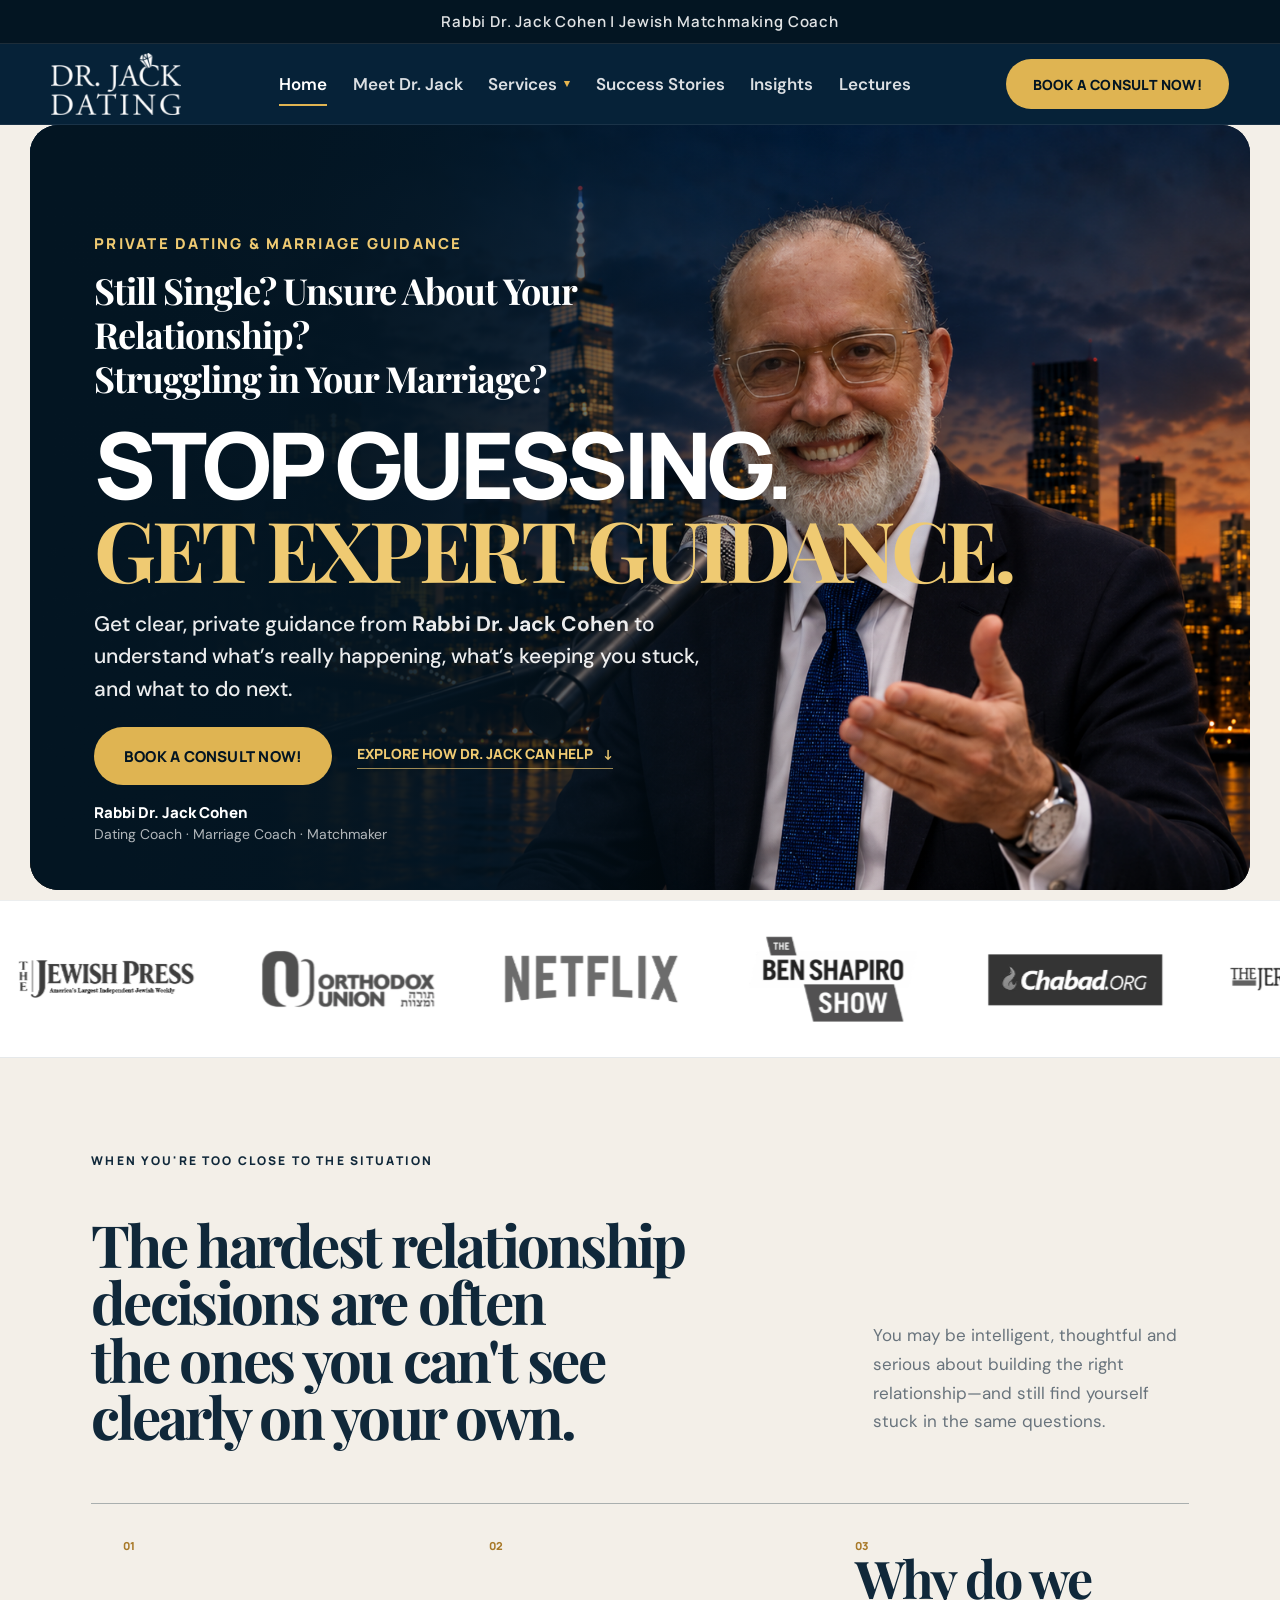
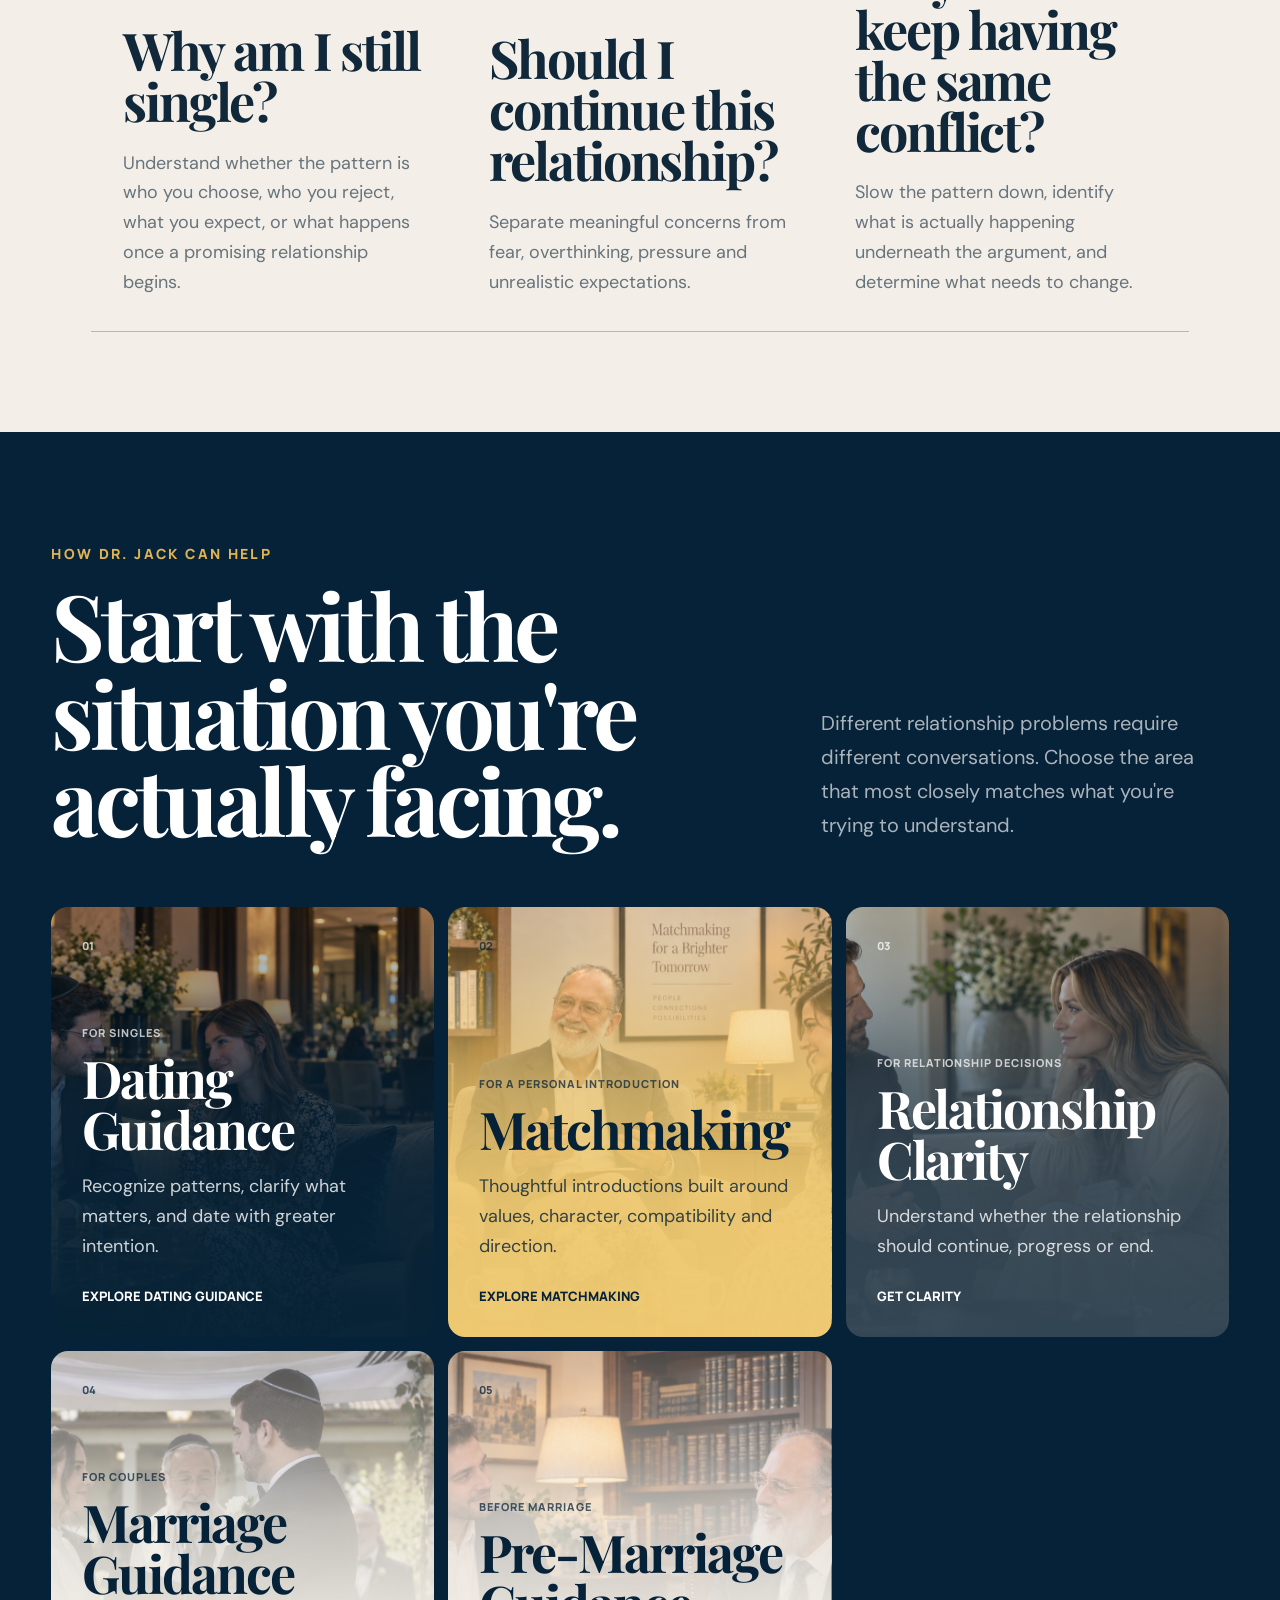
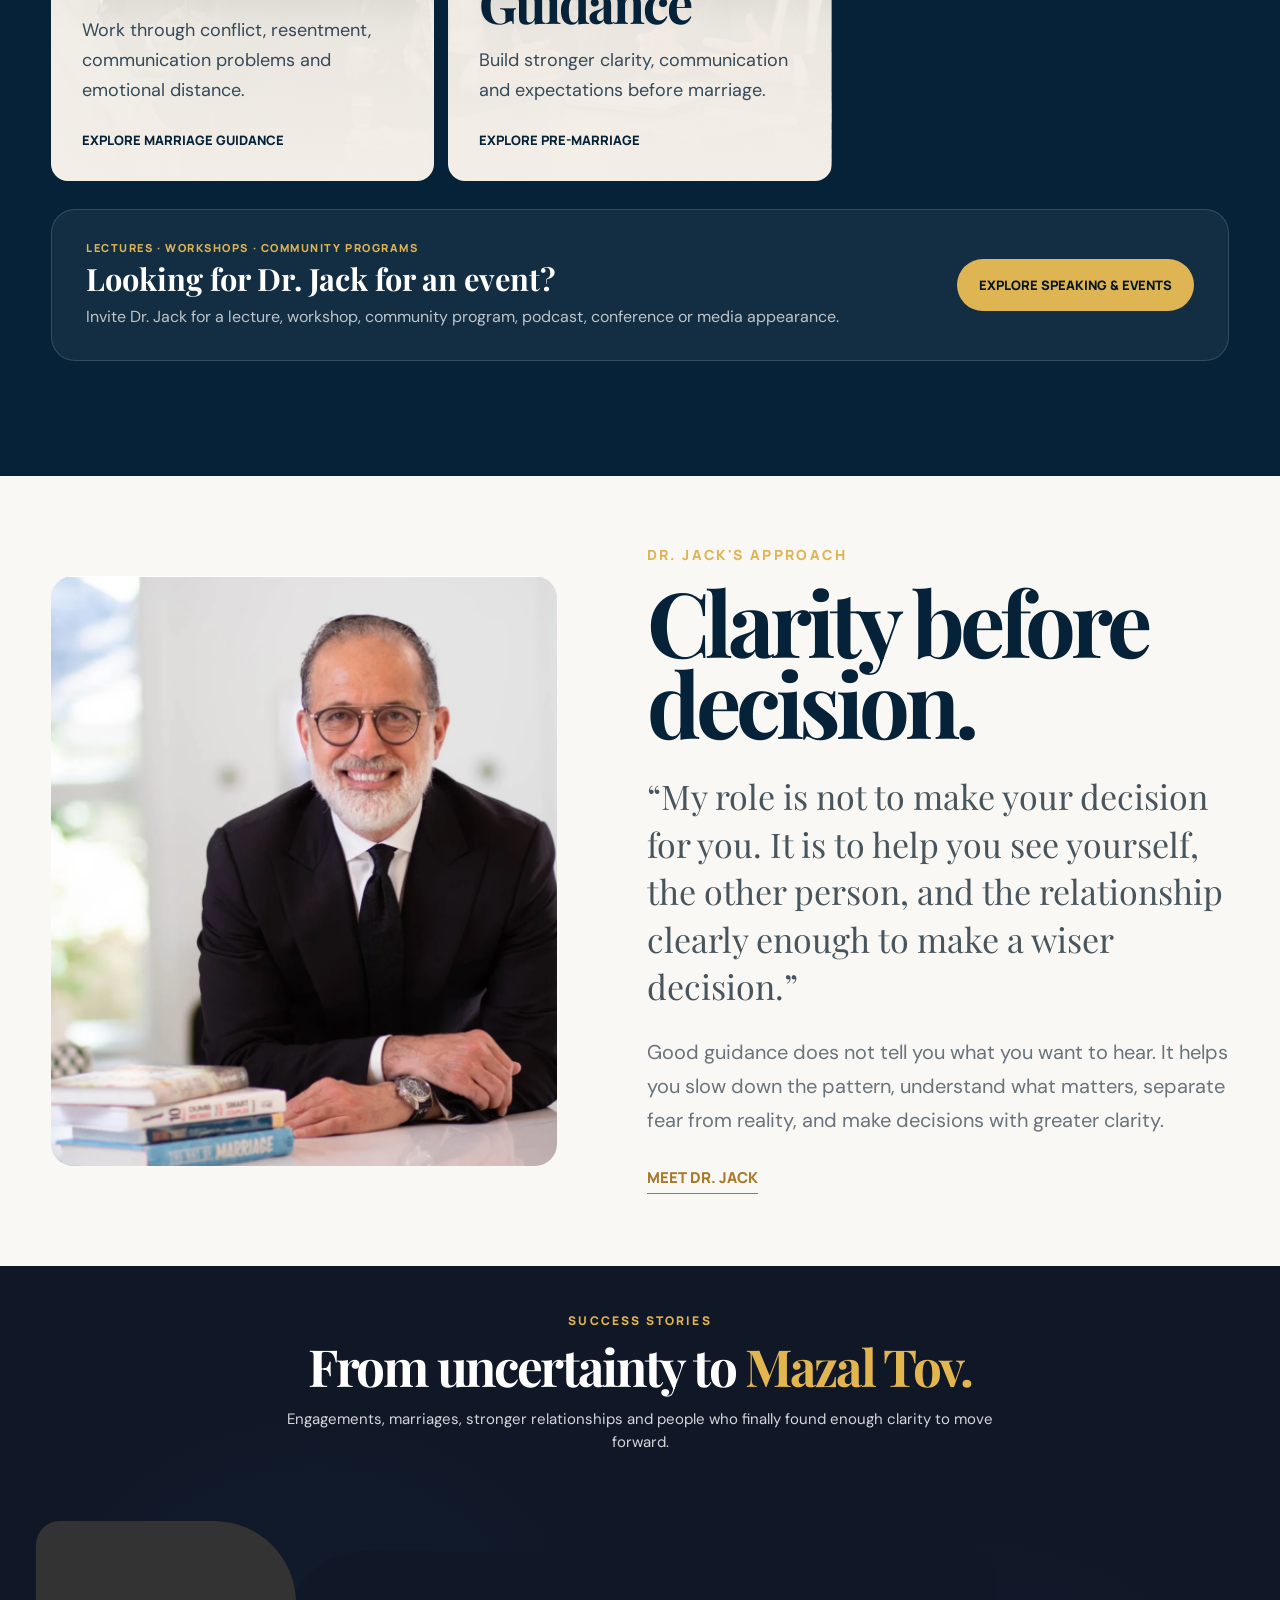
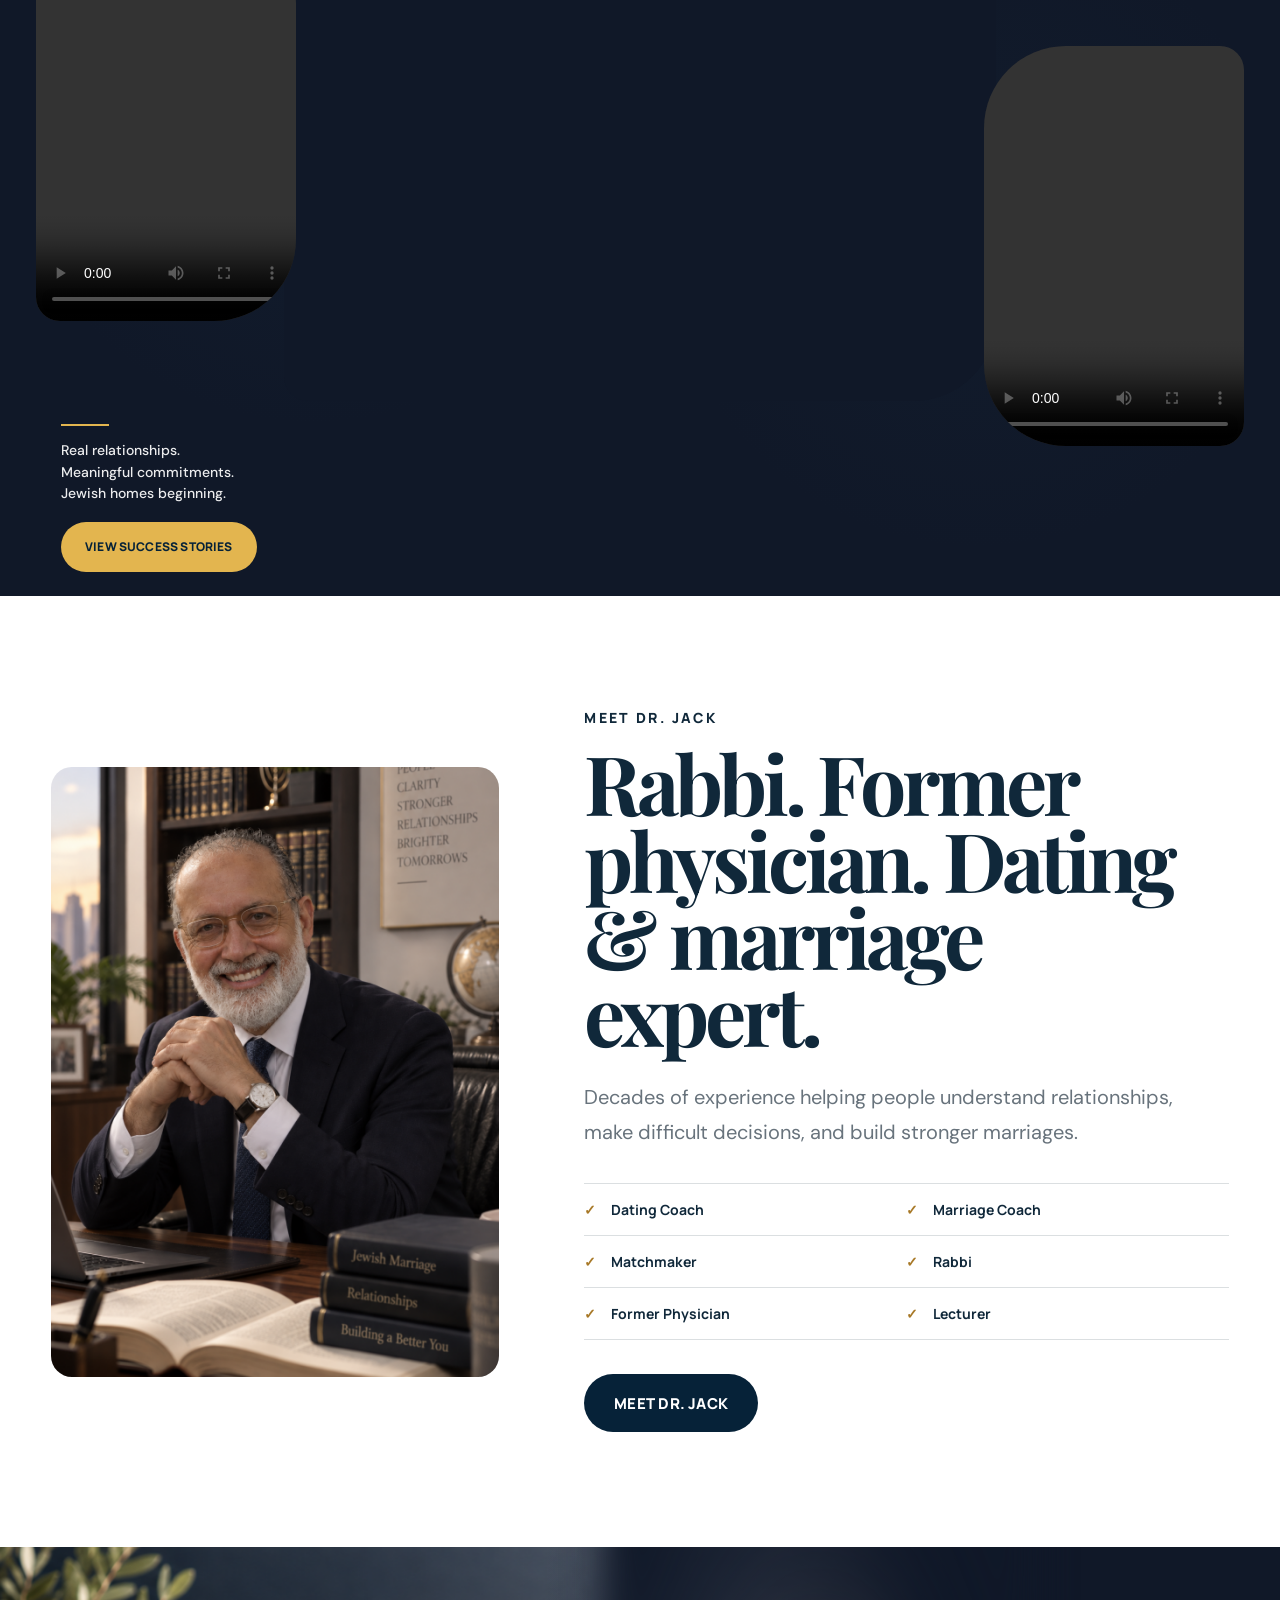
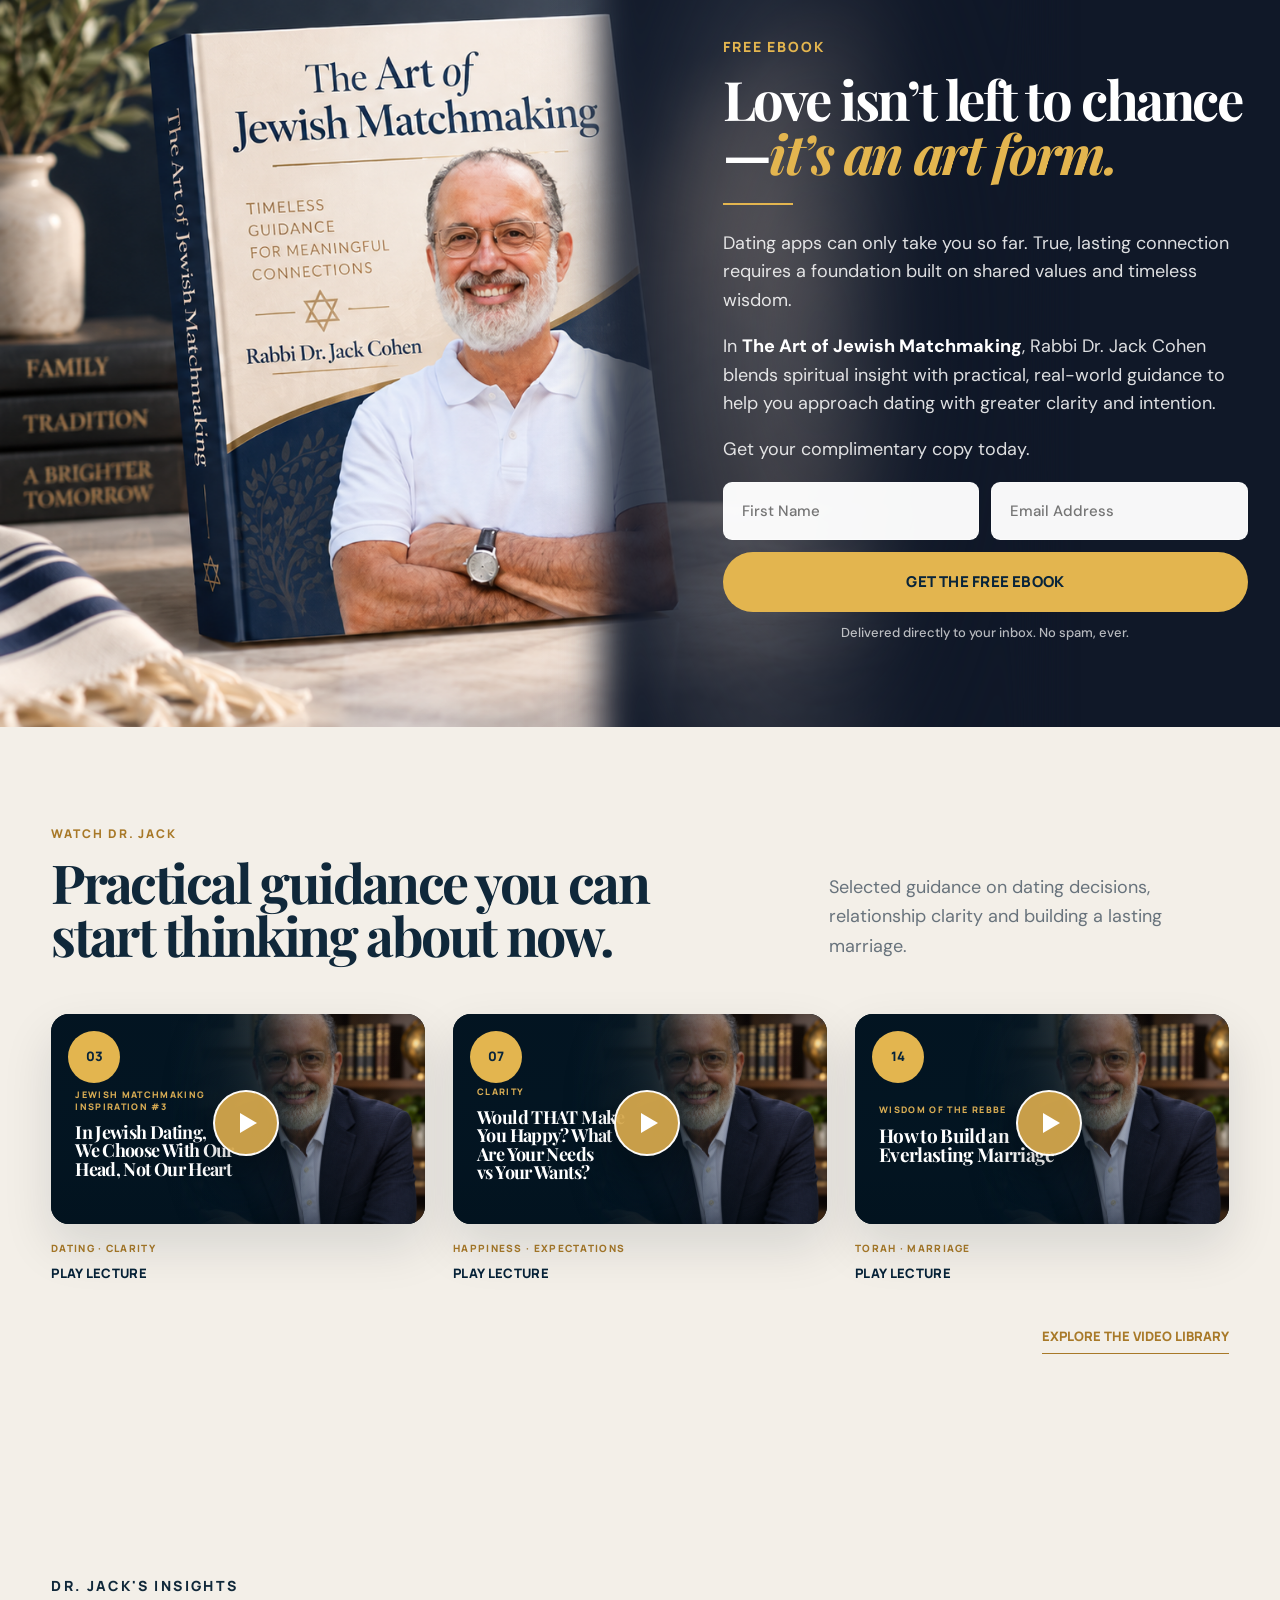
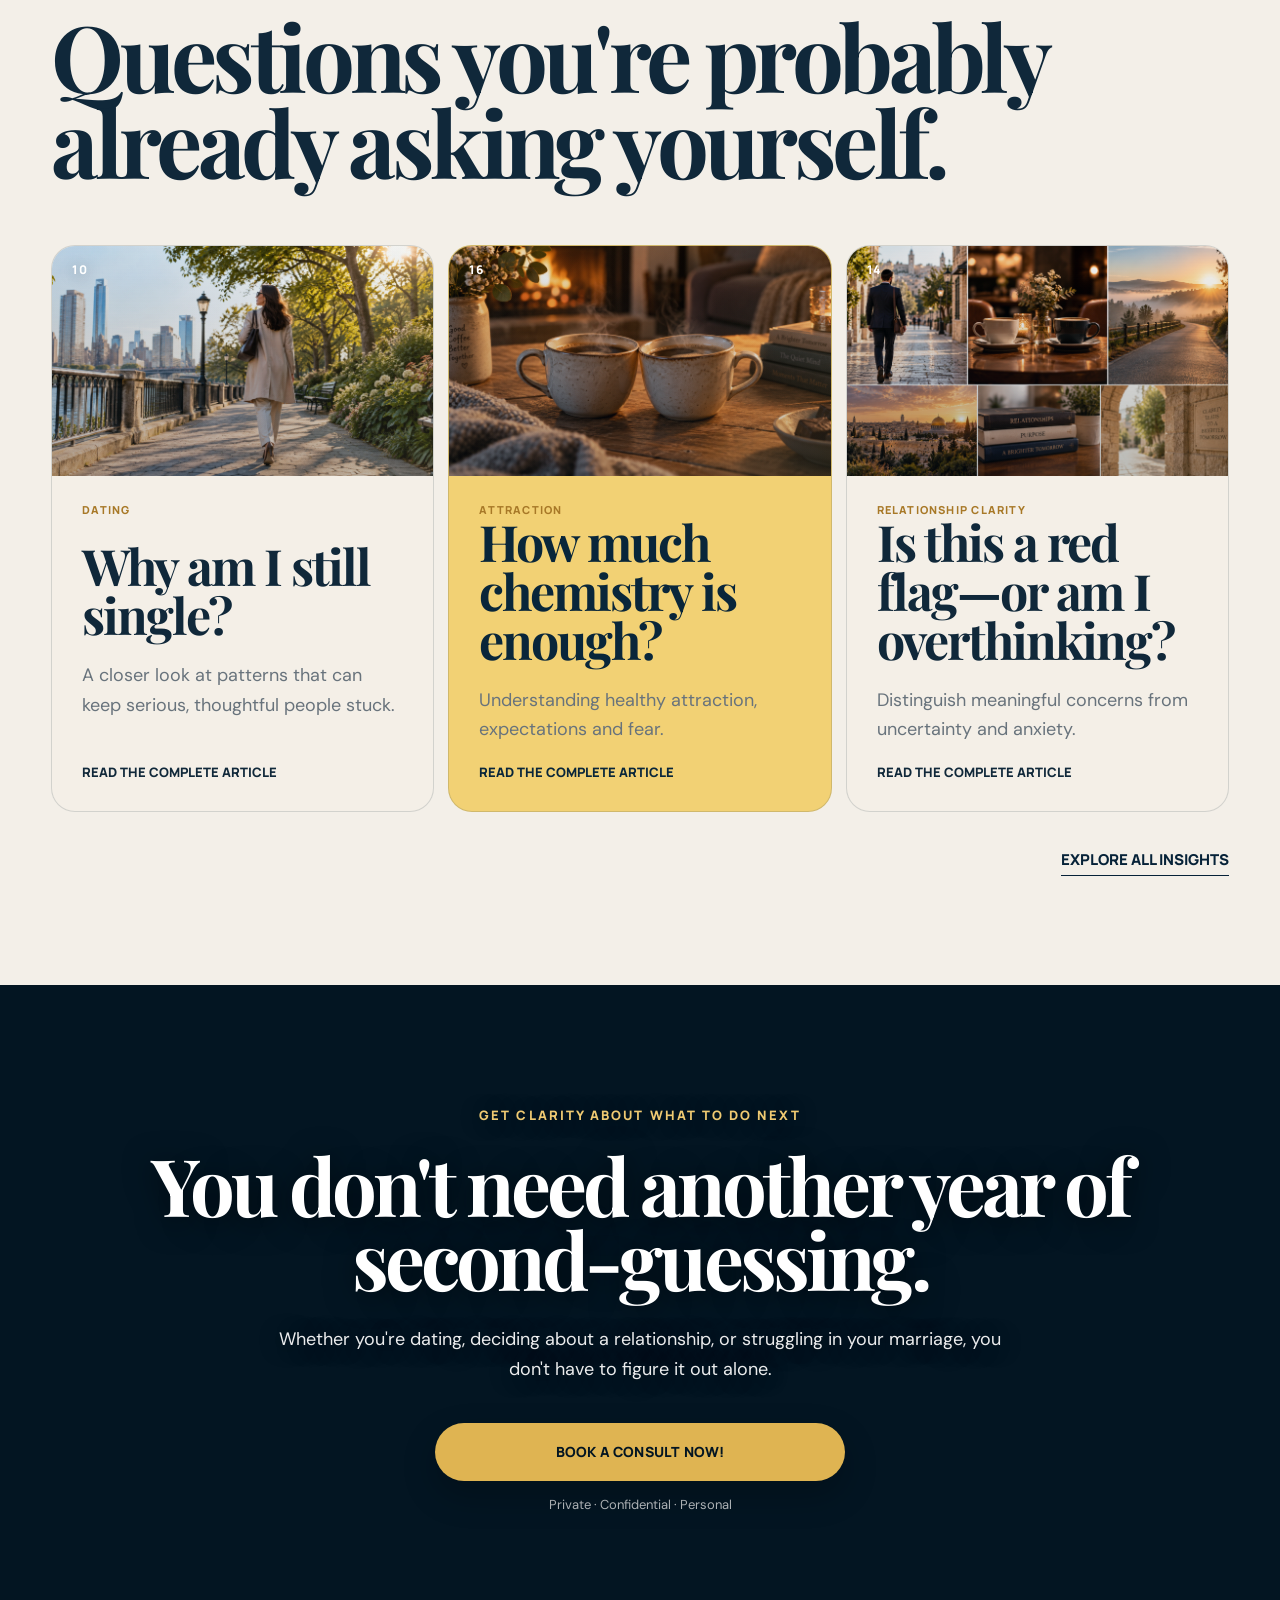
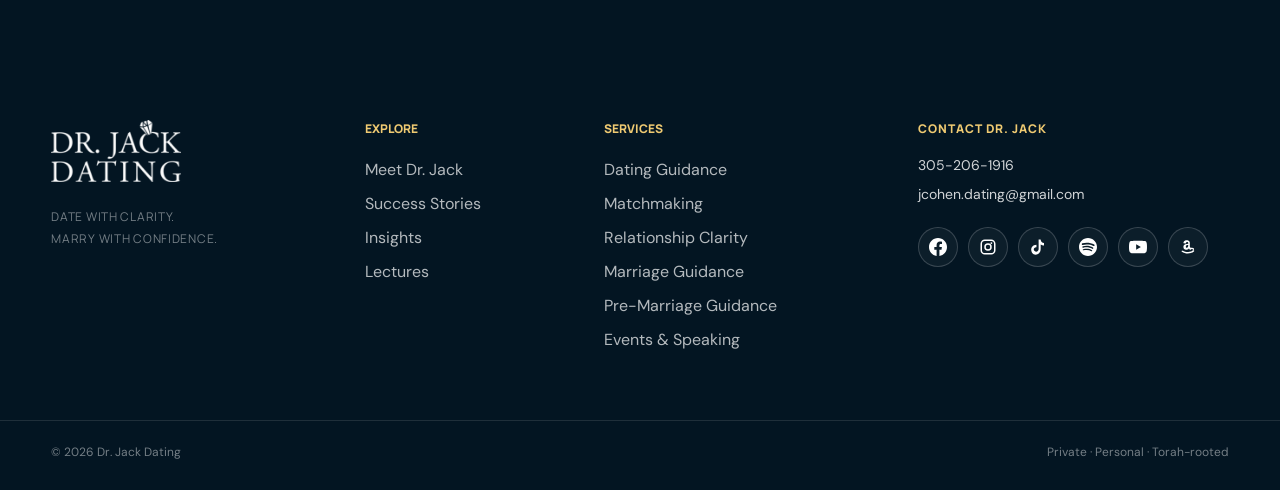
==== commit 814b9854: "Update Dr. Jack Dating website" ====
--- a/index.html
+++ b/index.html
@@ -1760,7 +1760,7 @@
 </nav>
 <!-- HEADER CTA -->
 <a class="header-cta" href="booking.html">
-Book a Private Consultation
+Book a Consult Now!
 </a>
 <!-- MOBILE MENU BUTTON -->
 <button aria-expanded="false" aria-label="Open navigation" class="mobile-menu-button" id="mobileMenuButton" type="button">
@@ -1812,7 +1812,7 @@
 Lectures
 </a>
 <a class="mobile-consultation" href="booking.html">
-Book a Private Consultation
+Book a Consult Now!
 </a>
 </div>
 </header>
@@ -1846,7 +1846,7 @@
 </p>
 <div class="hero-actions">
 <a class="button button-gold" href="booking.html">
-BOOK A PRIVATE CONSULTATION</a>
+Book a Consult Now!</a>
 <a class="hero-secondary-link" href="#services">
 EXPLORE HOW DR. JACK CAN HELP
 <span>↓</span>
@@ -2360,7 +2360,7 @@
             to figure it out alone.
         </p>
 <a class="button consultation-button" href="booking.html">
-            BOOK A PRIVATE CONSULTATION</a>
+            Book a Consult Now!</a>
 <p class="consultation-note">
             Private · Confidential · Personal
         </p>
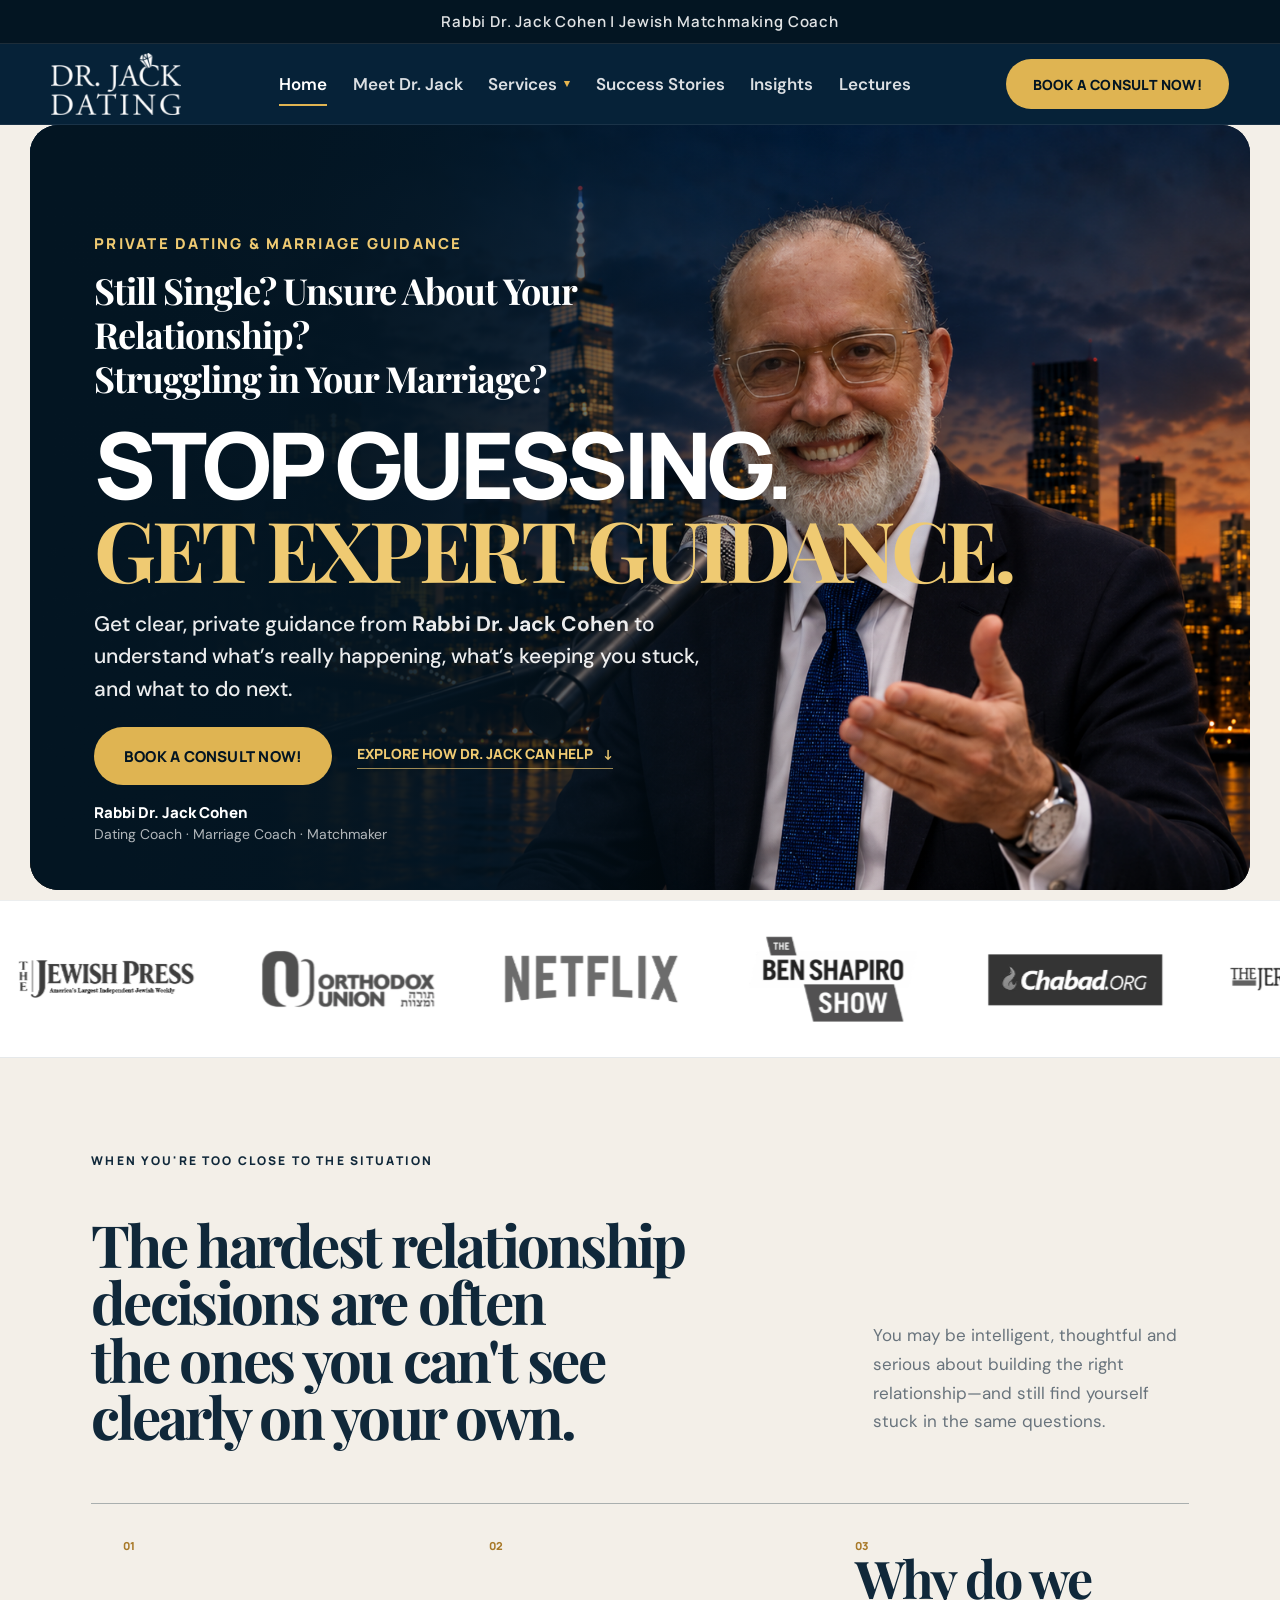
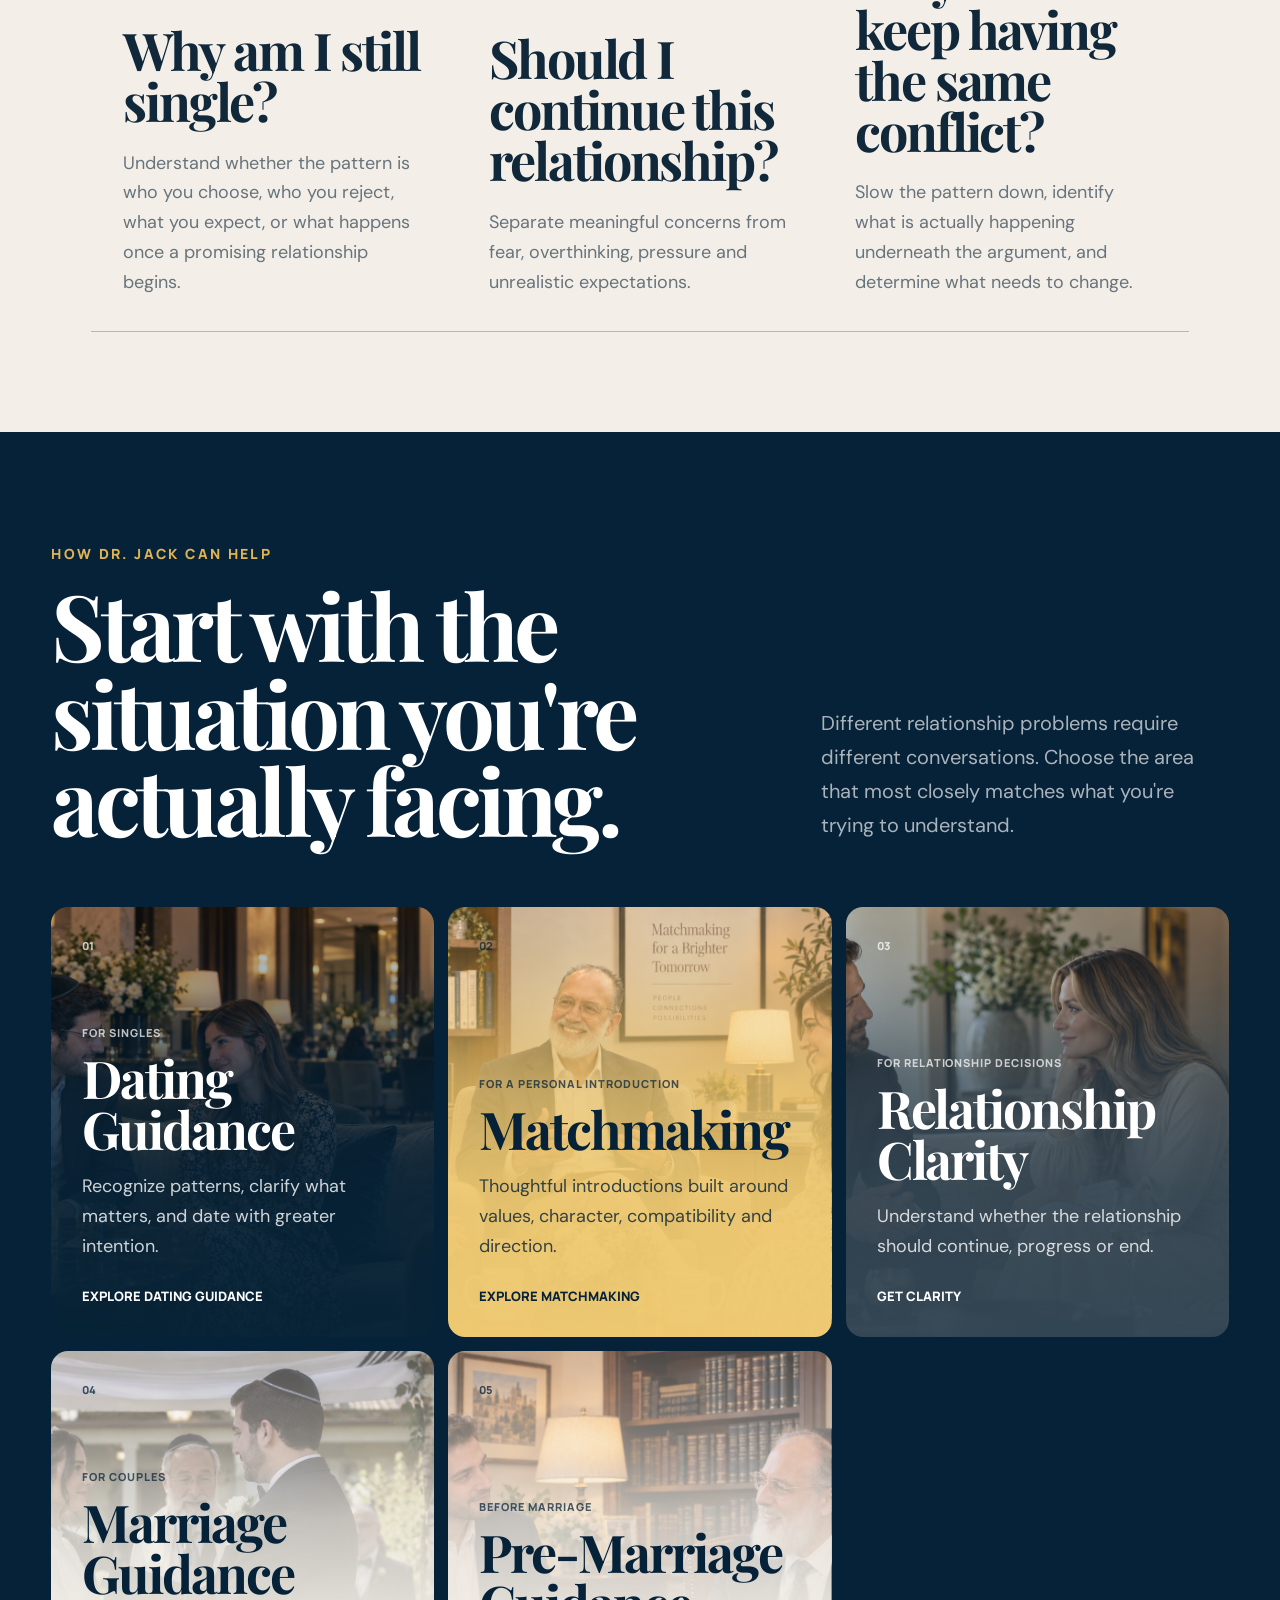
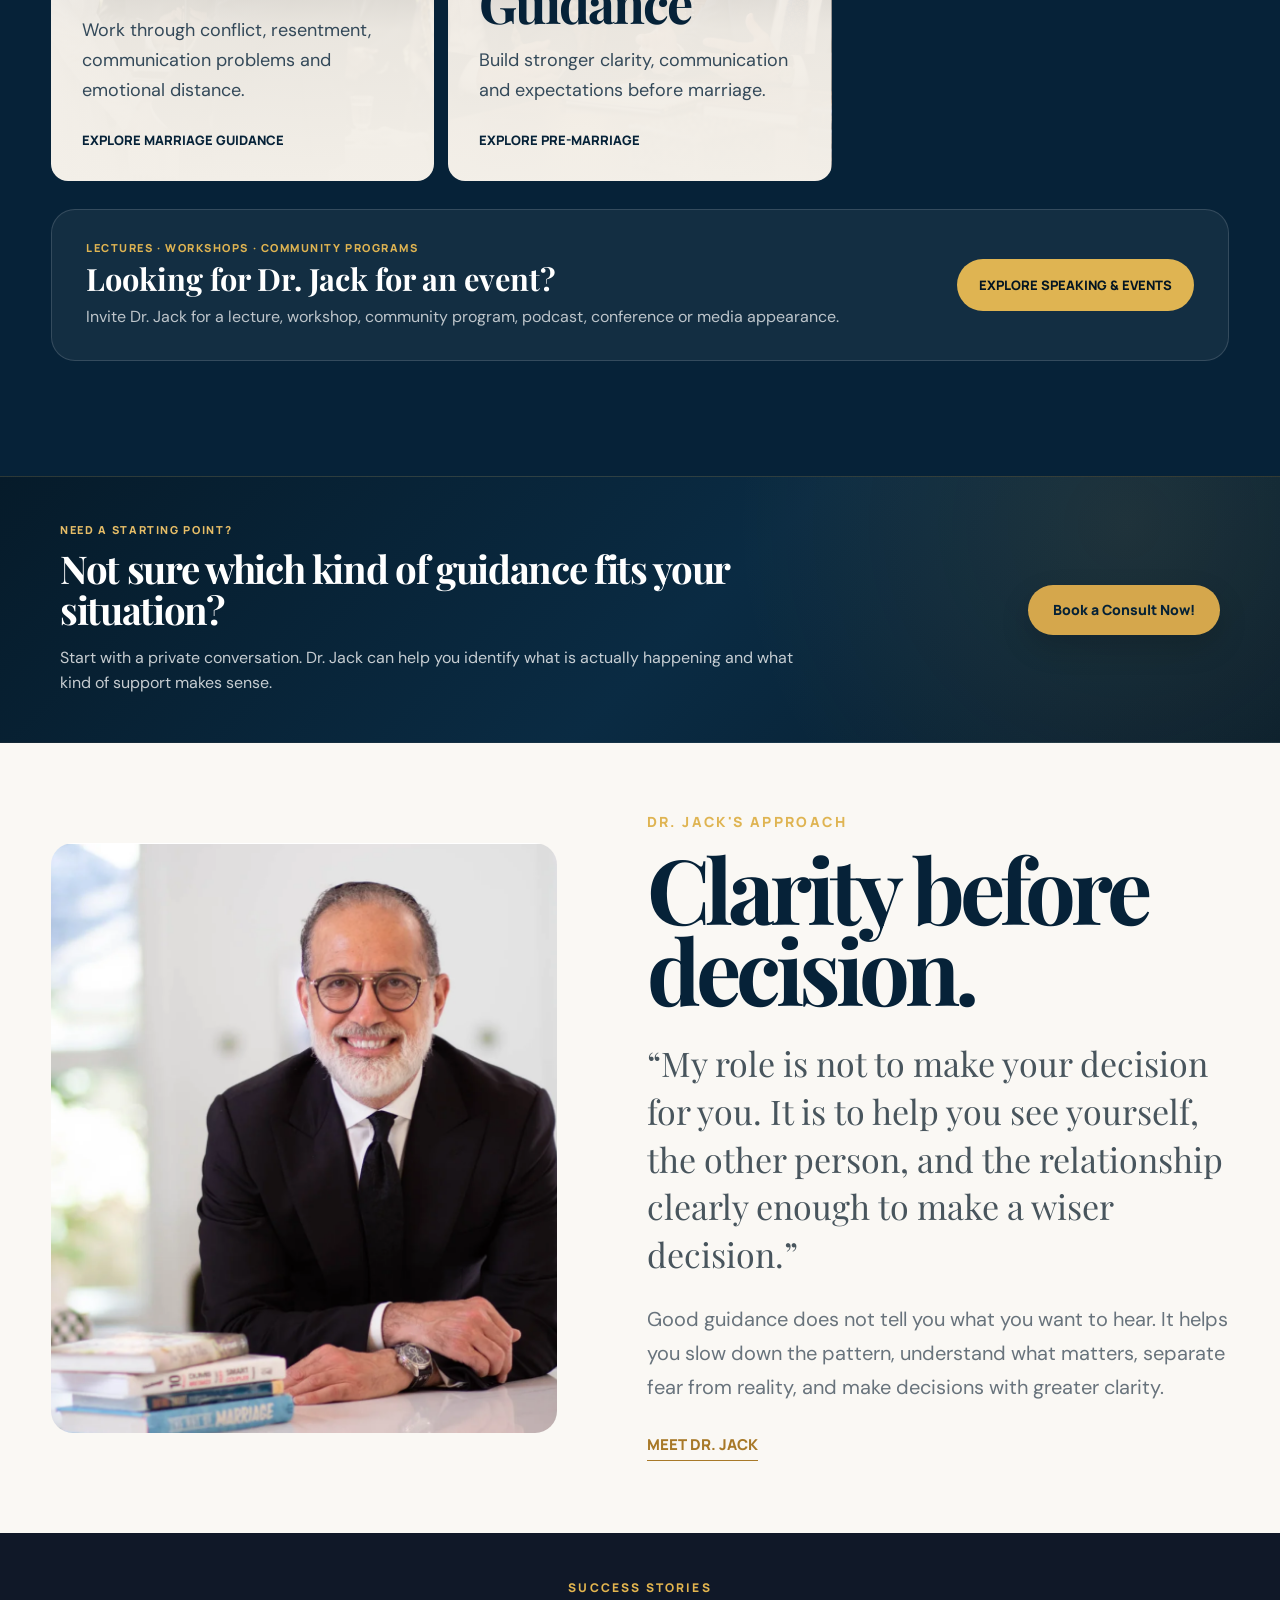
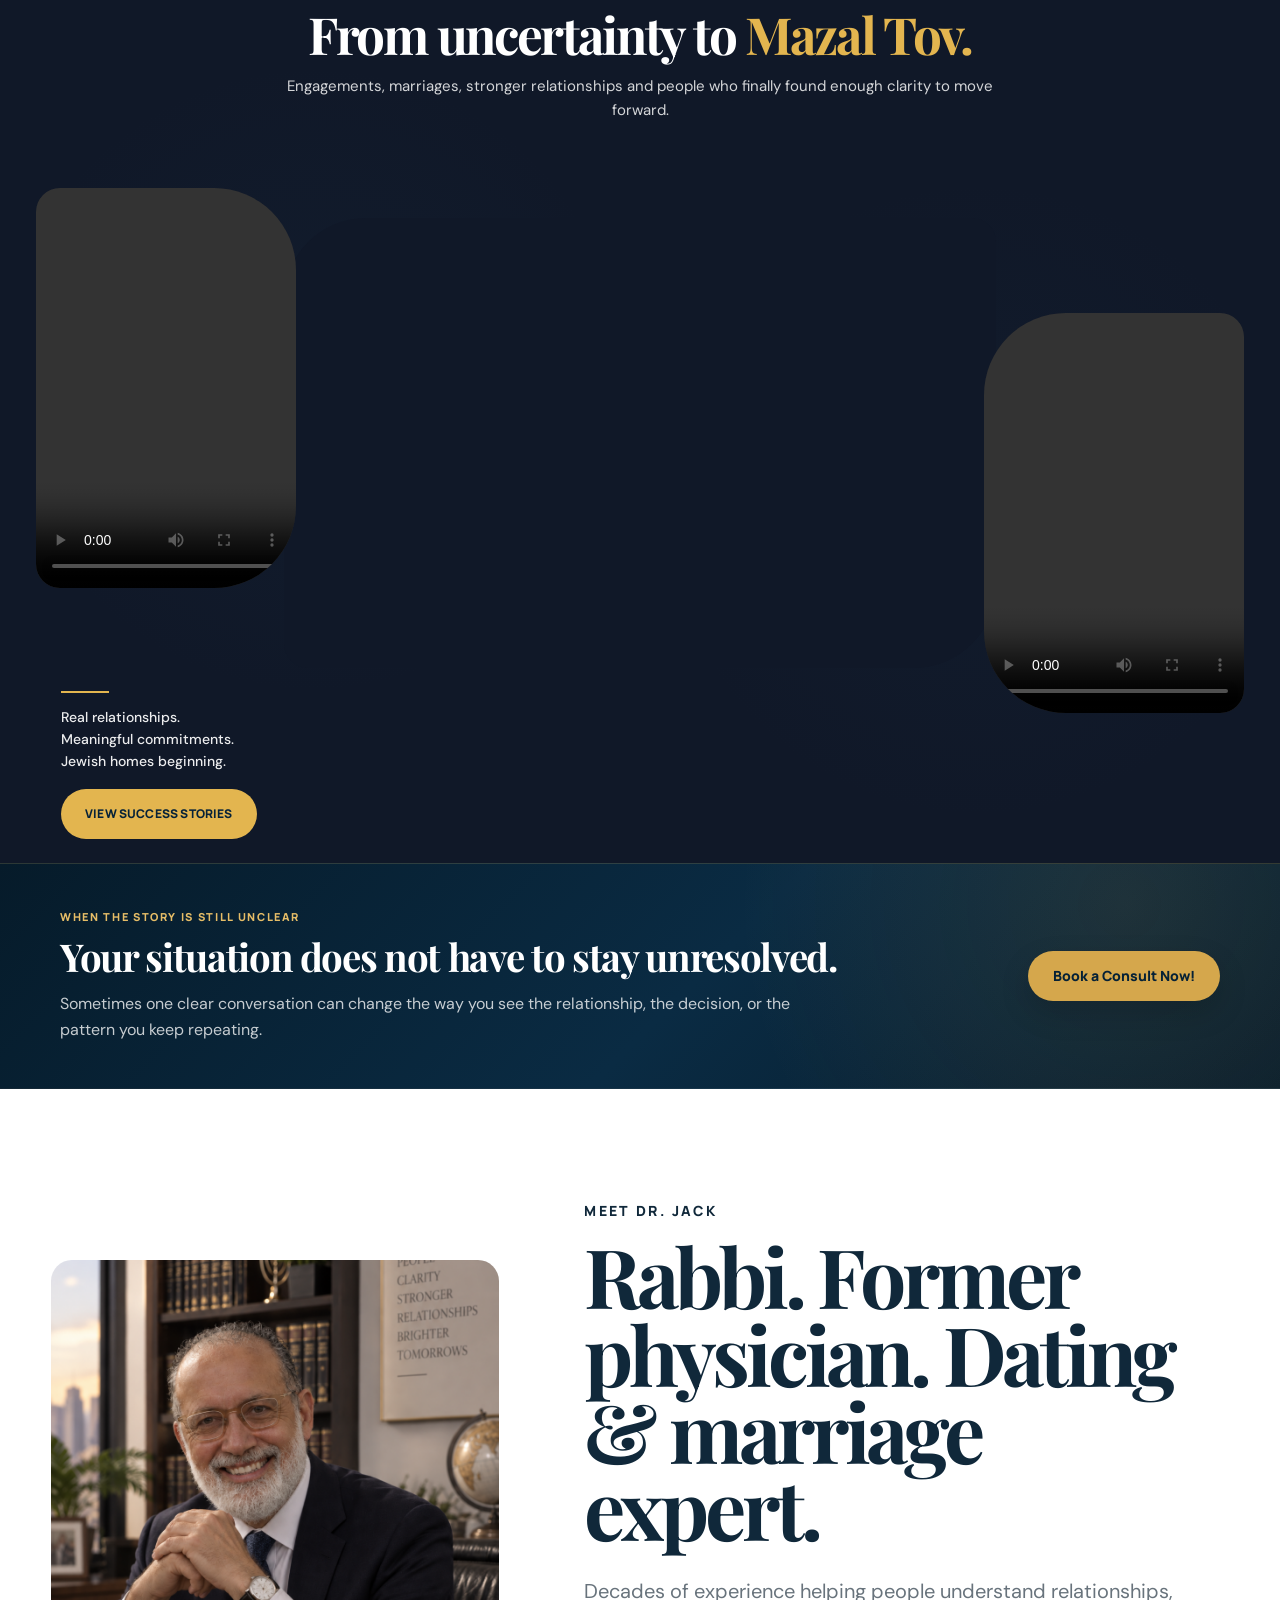
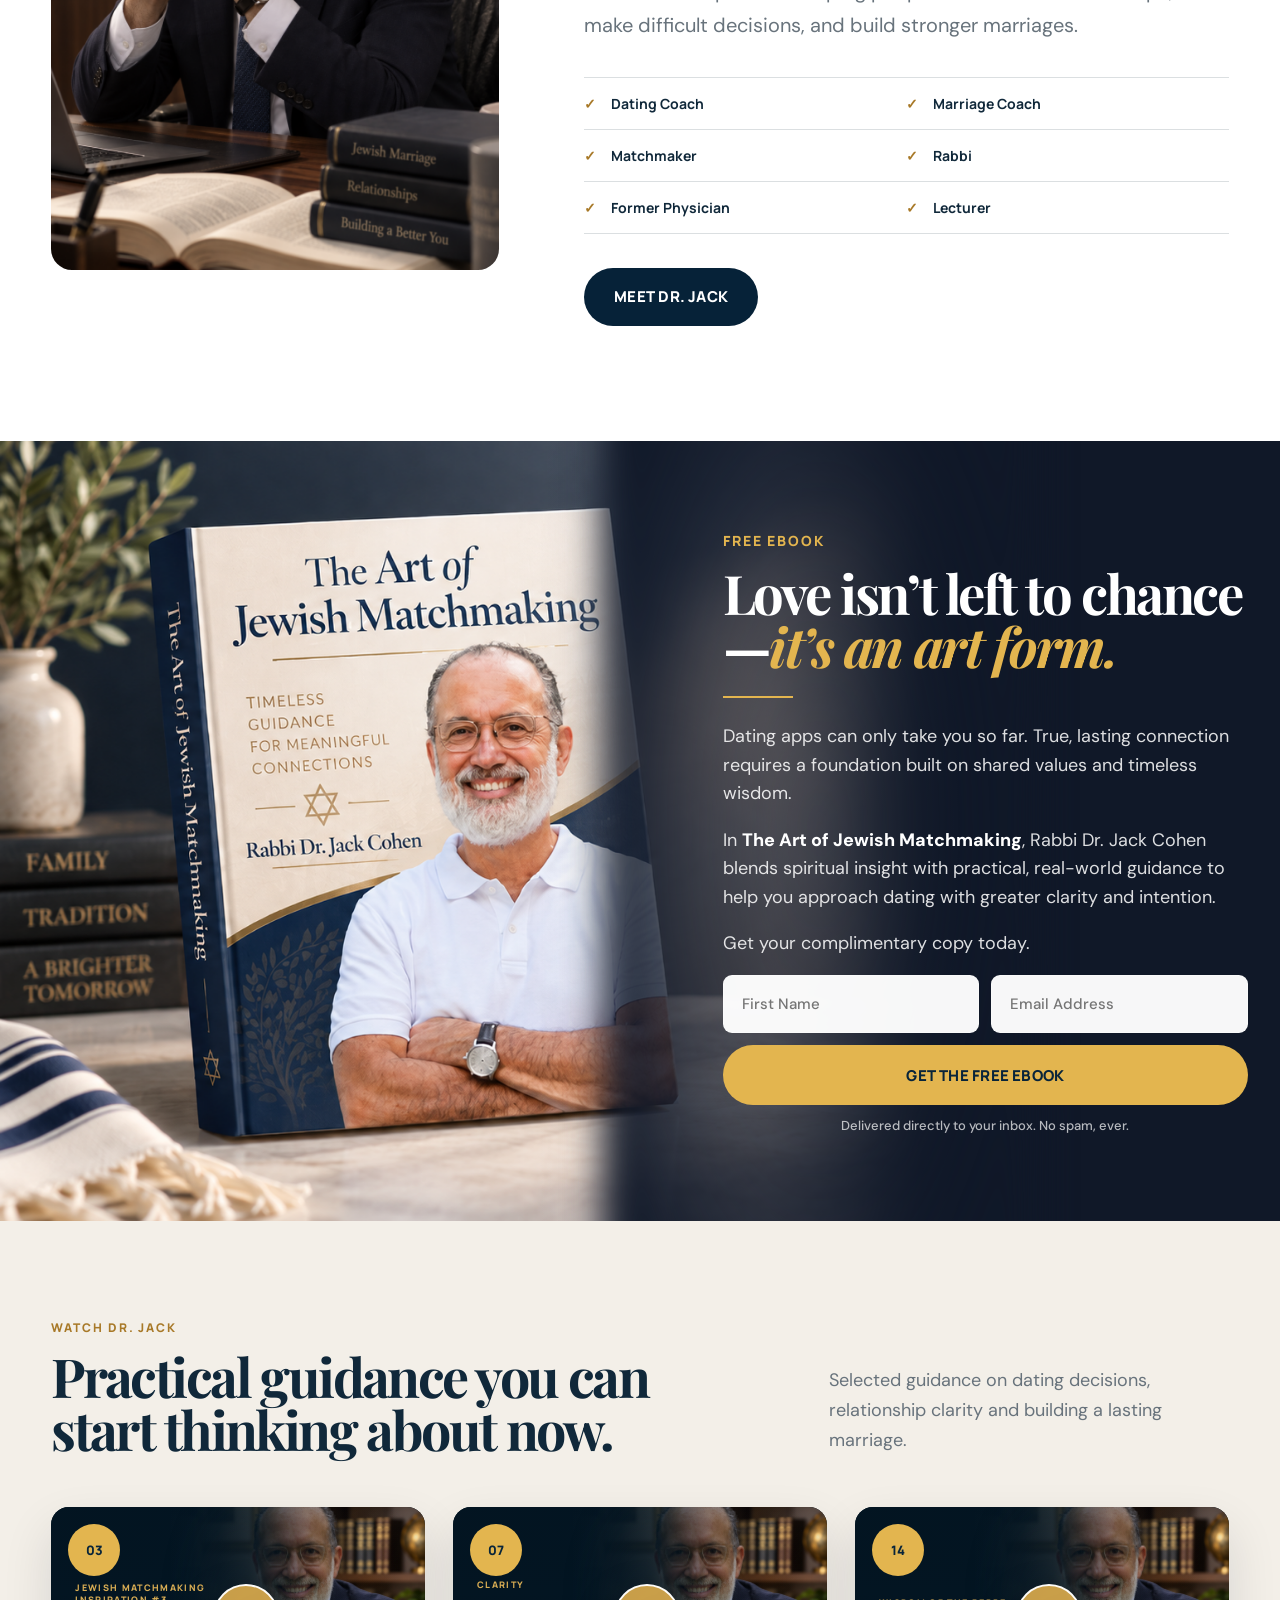
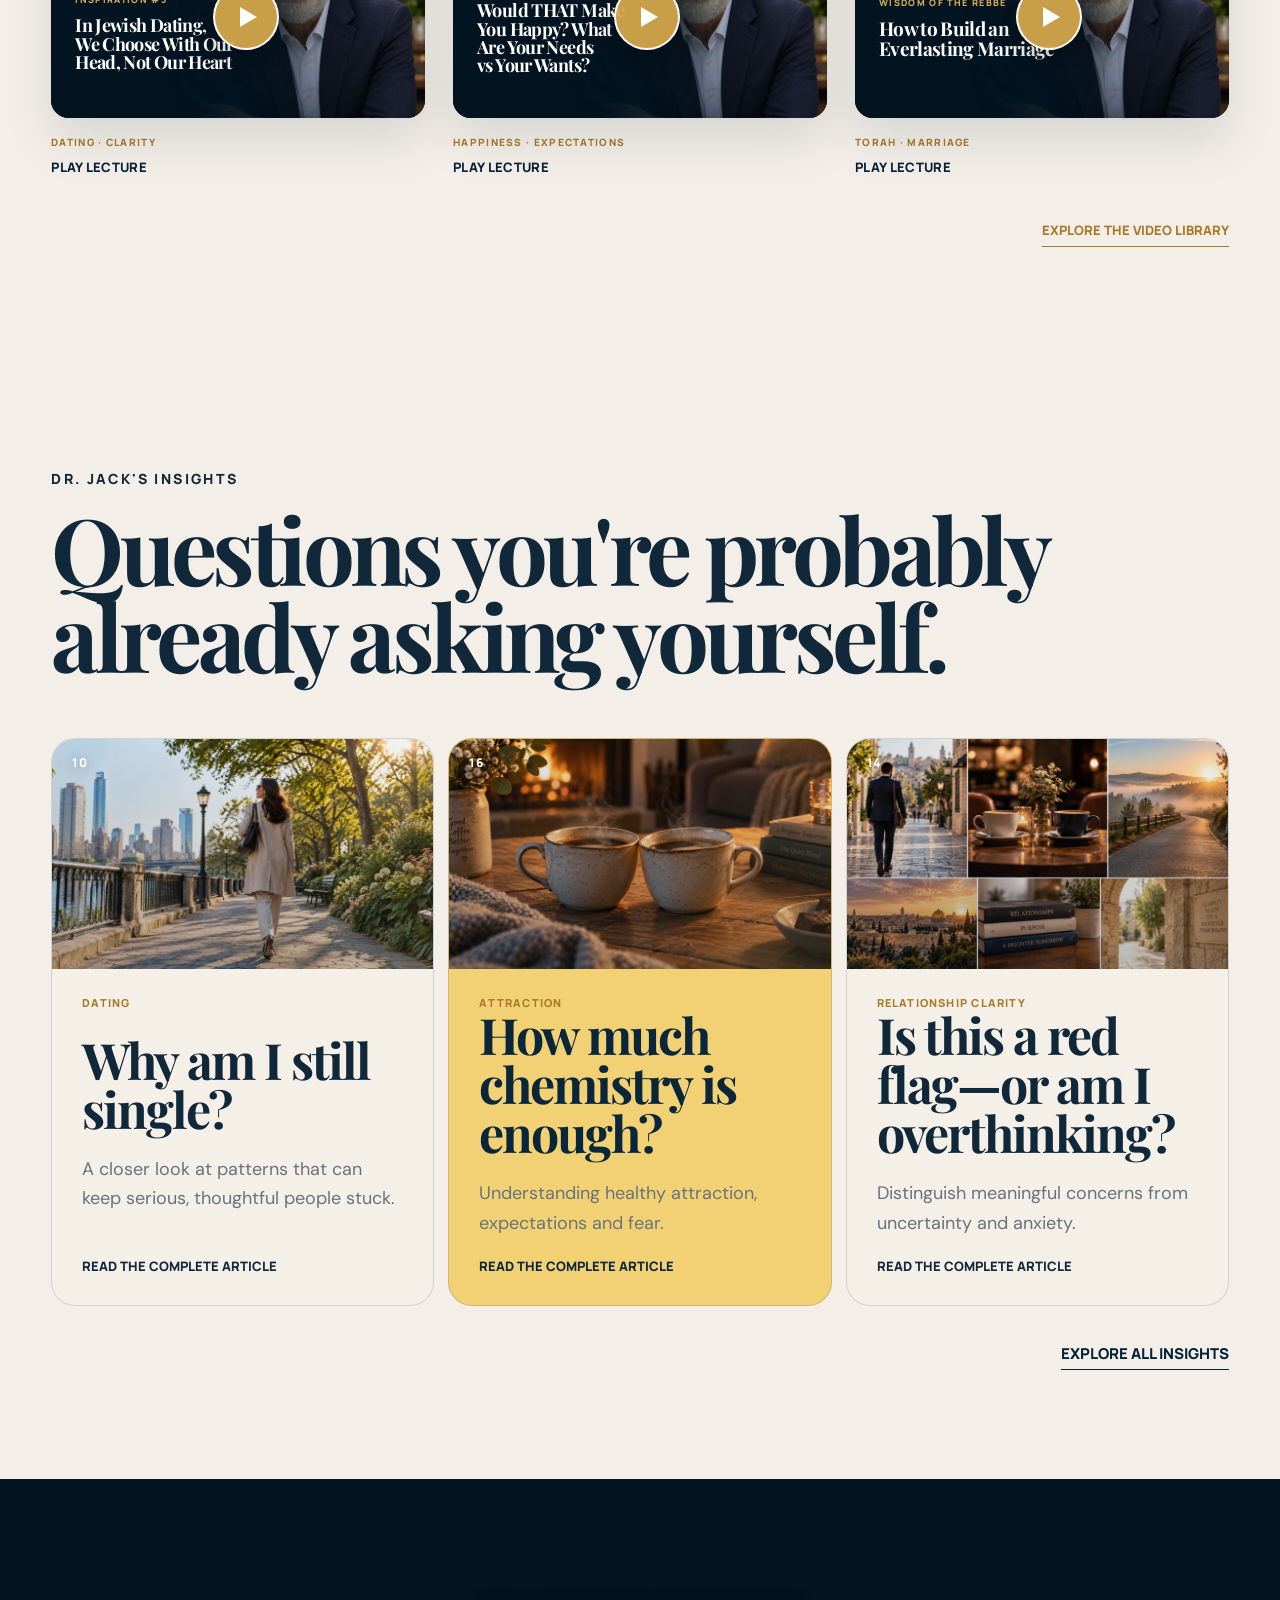
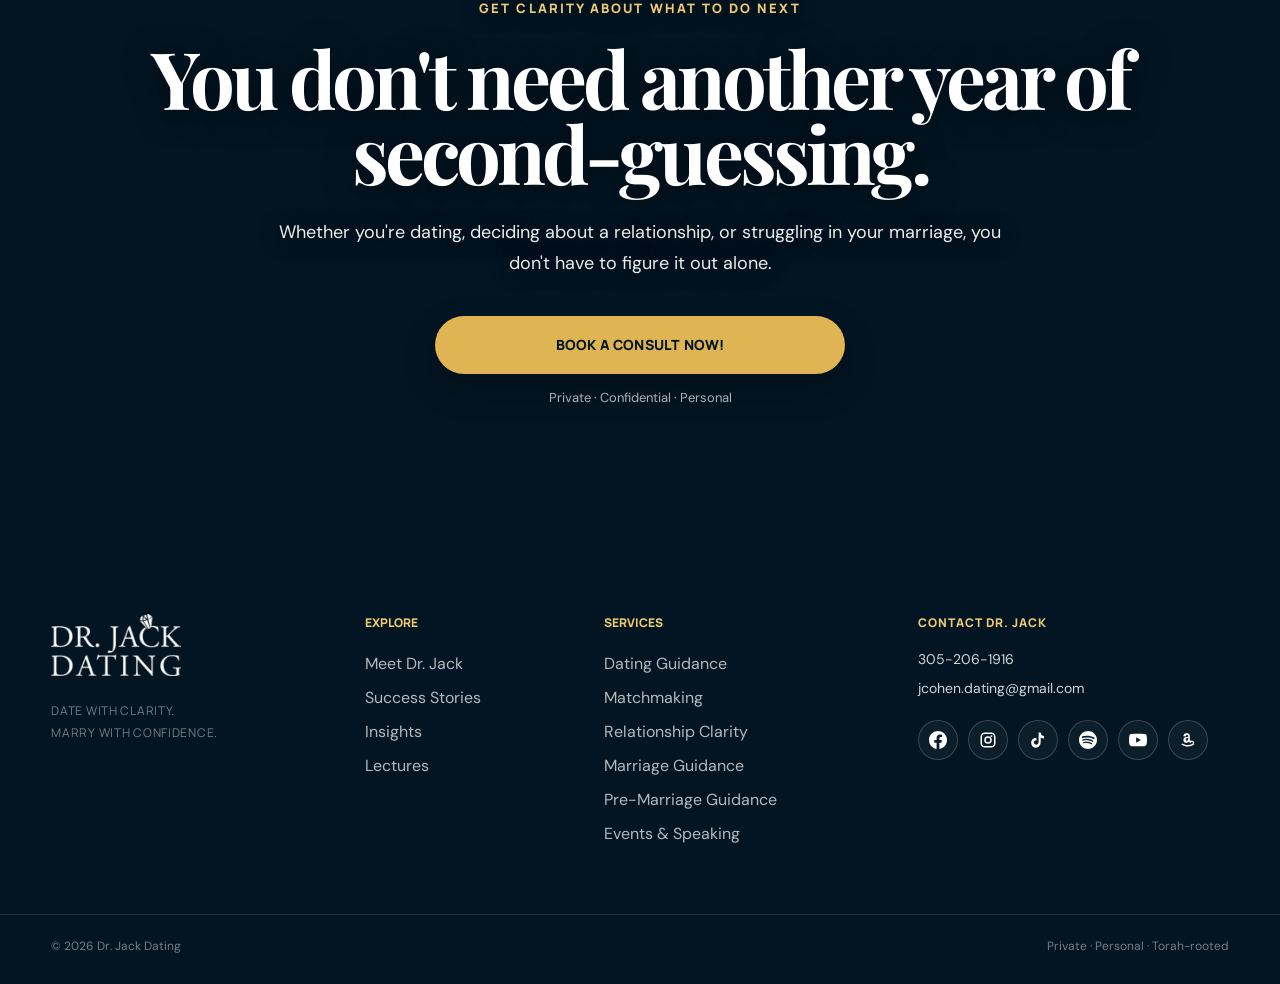
==== commit c05c999d: "Add consultation CTAs across website" ====
--- a/index.html
+++ b/index.html
@@ -1673,6 +1673,230 @@
 }
 </style>
 
+
+<style id="mobile-navigation-repair-20260907">
+@media (min-width: 901px) {
+    .mobile-menu-button,
+    .mobile-navigation {
+        display: none !important;
+    }
+}
+
+@media (max-width: 900px) {
+    .site-header {
+        position: relative !important;
+        z-index: 9999 !important;
+        overflow: visible !important;
+    }
+
+    .site-header .header-inner {
+        position: relative !important;
+        z-index: 10001 !important;
+    }
+
+    .site-header .desktop-nav,
+    .site-header .header-cta {
+        display: none !important;
+    }
+
+    .mobile-menu-button {
+        position: relative !important;
+        z-index: 10005 !important;
+        display: inline-flex !important;
+        flex-direction: column !important;
+        align-items: center !important;
+        justify-content: center !important;
+        gap: 8px !important;
+        width: 54px !important;
+        height: 54px !important;
+        margin-left: auto !important;
+        padding: 0 !important;
+        border: 0 !important;
+        background: transparent !important;
+        cursor: pointer !important;
+        pointer-events: auto !important;
+        touch-action: manipulation !important;
+        -webkit-tap-highlight-color: transparent !important;
+    }
+
+    .mobile-menu-button span {
+        display: block !important;
+        width: 30px !important;
+        height: 3px !important;
+        margin: 0 !important;
+        border-radius: 999px !important;
+        background: #fff !important;
+        opacity: 1 !important;
+        transform-origin: center !important;
+        transition: transform .22s ease, opacity .22s ease !important;
+    }
+
+    .mobile-menu-button[aria-expanded="true"] span:first-child {
+        transform: translateY(5.5px) rotate(45deg) !important;
+    }
+
+    .mobile-menu-button[aria-expanded="true"] span:last-child {
+        transform: translateY(-5.5px) rotate(-45deg) !important;
+    }
+
+    .mobile-navigation {
+        position: absolute !important;
+        top: 100% !important;
+        left: 0 !important;
+        right: 0 !important;
+        z-index: 10000 !important;
+        display: none !important;
+        flex-direction: column !important;
+        align-items: stretch !important;
+        max-height: calc(100dvh - 110px) !important;
+        overflow-y: auto !important;
+        overscroll-behavior: contain !important;
+        padding: 14px 20px 24px !important;
+        border-top: 1px solid rgba(255,255,255,.09) !important;
+        background: rgba(3,21,34,.985) !important;
+        box-shadow: 0 22px 44px rgba(0,0,0,.28) !important;
+        pointer-events: auto !important;
+    }
+
+    .mobile-navigation.open {
+        display: flex !important;
+    }
+
+    .mobile-navigation > a,
+    .mobile-services-button {
+        width: 100% !important;
+        min-height: 50px !important;
+        display: flex !important;
+        align-items: center !important;
+        justify-content: space-between !important;
+        margin: 0 !important;
+        padding: 13px 4px !important;
+        border: 0 !important;
+        border-bottom: 1px solid rgba(255,255,255,.08) !important;
+        background: transparent !important;
+        color: #fff !important;
+        font: 600 15px/1.35 "DM Sans", Arial, sans-serif !important;
+        text-align: left !important;
+        text-decoration: none !important;
+        cursor: pointer !important;
+        pointer-events: auto !important;
+    }
+
+    .mobile-services-button .services-dropdown-arrow {
+        margin-left: 12px !important;
+        color: #e7b241 !important;
+        font-size: 14px !important;
+        transition: transform .2s ease !important;
+    }
+
+    .mobile-services-button[aria-expanded="true"] .services-dropdown-arrow {
+        transform: rotate(180deg) !important;
+    }
+
+    .mobile-services-menu {
+        display: none !important;
+        padding: 6px 0 8px 14px !important;
+        background: rgba(255,255,255,.025) !important;
+    }
+
+    .mobile-services-menu.open {
+        display: flex !important;
+        flex-direction: column !important;
+    }
+
+    .mobile-services-menu a {
+        display: block !important;
+        padding: 11px 8px !important;
+        color: rgba(255,255,255,.88) !important;
+        font: 500 14px/1.35 "DM Sans", Arial, sans-serif !important;
+        text-decoration: none !important;
+    }
+
+    .mobile-navigation .mobile-consultation {
+        justify-content: center !important;
+        min-height: 48px !important;
+        margin-top: 16px !important;
+        padding: 13px 18px !important;
+        border: 0 !important;
+        border-radius: 999px !important;
+        background: #e7b241 !important;
+        color: #061b2b !important;
+        font-weight: 800 !important;
+        text-align: center !important;
+    }
+}
+</style>
+
+
+<style id="mobile-services-arrow-normalization-20260907">
+/* =========================================================
+   MOBILE SERVICES DROPDOWN — CONSISTENT ON ALL ROOT PAGES
+   White "Services" label + yellow down-arrow, matching
+   the working Services subpages.
+   ========================================================= */
+
+@media (max-width: 900px) {
+    .mobile-services-button {
+        color: #ffffff !important;
+        transform: none !important;
+    }
+
+    .mobile-services-button::before,
+    .mobile-services-button::after {
+        content: none !important;
+        display: none !important;
+    }
+
+    .mobile-services-button .mobile-services-label {
+        display: inline-block !important;
+        color: #ffffff !important;
+        transform: none !important;
+    }
+
+    .mobile-services-button .services-dropdown-arrow {
+        display: inline-flex !important;
+        align-items: center !important;
+        justify-content: center !important;
+
+        margin-left: auto !important;
+
+        color: #e7b241 !important;
+
+        font-family: Arial, sans-serif !important;
+        font-size: 16px !important;
+        font-weight: 800 !important;
+        line-height: 1 !important;
+
+        transform: rotate(0deg) !important;
+        transform-origin: center !important;
+        transition: transform .2s ease !important;
+    }
+
+    .mobile-services-button[aria-expanded="true"] .mobile-services-label {
+        color: #ffffff !important;
+        transform: none !important;
+    }
+
+    .mobile-services-button[aria-expanded="true"] .services-dropdown-arrow {
+        color: #e7b241 !important;
+        transform: rotate(180deg) !important;
+    }
+}
+</style>
+
+
+<!-- DJ-ADDITIONAL-CTA-STYLES-20260907-START -->
+<style id="dj-additional-cta-styles-20260907">
+.dj-additional-cta{position:relative;isolation:isolate;overflow:hidden;width:100%;padding:46px 28px;border-top:1px solid rgba(213,167,76,.18);border-bottom:1px solid rgba(255,255,255,.055);background:radial-gradient(circle at 88% 18%,rgba(213,167,76,.11),transparent 34%),linear-gradient(135deg,#061b2a 0%,#0a2b43 54%,#071d2d 100%);color:#fff}
+.dj-additional-cta__inner{width:min(1160px,100%);margin:0 auto;display:grid;grid-template-columns:minmax(0,1fr) auto;align-items:center;gap:38px}
+.dj-additional-cta__copy{max-width:820px}.dj-additional-cta__eyebrow{margin:0 0 11px;color:#e6bd67;font-family:"Manrope","DM Sans",Arial,sans-serif;font-size:11px;font-weight:800;line-height:1.3;letter-spacing:.15em;text-transform:uppercase}
+.dj-additional-cta__title{margin:0;color:#fff;font-family:"Playfair Display",Georgia,serif;font-size:clamp(31px,3vw,46px);font-weight:700;line-height:1.07;letter-spacing:-.035em}.dj-additional-cta__description{max-width:760px;margin:14px 0 0;color:rgba(255,255,255,.77);font-family:"DM Sans",Arial,sans-serif;font-size:16px;font-weight:400;line-height:1.62}
+.dj-additional-cta__button{display:inline-flex;align-items:center;justify-content:center;min-width:190px;min-height:50px;padding:14px 25px;border:0;border-radius:999px;background:#d5a74c;color:#052136;font-family:"Manrope","DM Sans",Arial,sans-serif;font-size:14px;font-weight:900;line-height:1.15;text-align:center;text-decoration:none;box-shadow:0 12px 30px rgba(0,0,0,.16);transition:transform 180ms ease,background 180ms ease,box-shadow 180ms ease}
+.dj-additional-cta__button:hover,.dj-additional-cta__button:focus-visible{transform:translateY(-2px);background:#e4b85e;box-shadow:0 16px 34px rgba(0,0,0,.22)}
+.dj-additional-cta--library{grid-column:1/-1;margin:10px 0 18px;padding:38px 34px;border:1px solid rgba(213,167,76,.18);border-radius:16px}.dj-additional-cta--library .dj-additional-cta__inner{width:100%}
+@media(max-width:760px){.dj-additional-cta{padding:38px 22px}.dj-additional-cta__inner{grid-template-columns:1fr;gap:24px}.dj-additional-cta__title{font-size:clamp(30px,9vw,40px)}.dj-additional-cta__description{font-size:15px}.dj-additional-cta__button{width:100%;min-width:0}.dj-additional-cta--library{margin:8px 0 18px;padding:32px 22px;border-radius:14px}}
+</style>
+<!-- DJ-ADDITIONAL-CTA-STYLES-20260907-END -->
 </head>
 <body>
 <!-- =====================================================
@@ -1777,10 +2001,8 @@
 Meet Dr. Jack
 </a>
 <button aria-expanded="false" class="mobile-services-button" id="mobileServicesButton" type="button">
-Services
-<span>
-+
-</span>
+<span class="mobile-services-label">Services</span>
+<span class="services-dropdown-arrow" aria-hidden="true">▾</span>
 </button>
 <div class="mobile-services-menu" id="mobileServicesMenu">
 <a href="services/dating.html">
@@ -2070,6 +2292,12 @@
 </div>
 </div>
 </section>
+<!-- DJ-ADDITIONAL-CTA-home-services-START -->
+<aside class="dj-additional-cta" data-dj-additional-cta="home-services" aria-label="Private consultation">
+<div class="dj-additional-cta__inner"><div class="dj-additional-cta__copy"><p class="dj-additional-cta__eyebrow">NEED A STARTING POINT?</p><h2 class="dj-additional-cta__title">Not sure which kind of guidance fits your situation?</h2><p class="dj-additional-cta__description">Start with a private conversation. Dr. Jack can help you identify what is actually happening and what kind of support makes sense.</p></div><a class="dj-additional-cta__button" href="booking.html">Book a Consult Now!</a></div>
+</aside>
+<!-- DJ-ADDITIONAL-CTA-home-services-END -->
+
 <!-- =====================================================
 APPROACH
 ====================================================== -->
@@ -2138,6 +2366,12 @@
 </div>
 </div>
 </section>
+<!-- DJ-ADDITIONAL-CTA-home-success-START -->
+<aside class="dj-additional-cta" data-dj-additional-cta="home-success" aria-label="Private consultation">
+<div class="dj-additional-cta__inner"><div class="dj-additional-cta__copy"><p class="dj-additional-cta__eyebrow">WHEN THE STORY IS STILL UNCLEAR</p><h2 class="dj-additional-cta__title">Your situation does not have to stay unresolved.</h2><p class="dj-additional-cta__description">Sometimes one clear conversation can change the way you see the relationship, the decision, or the pattern you keep repeating.</p></div><a class="dj-additional-cta__button" href="booking.html">Book a Consult Now!</a></div>
+</aside>
+<!-- DJ-ADDITIONAL-CTA-home-success-END -->
+
 <!-- =====================================================
 ABOUT
 ====================================================== -->
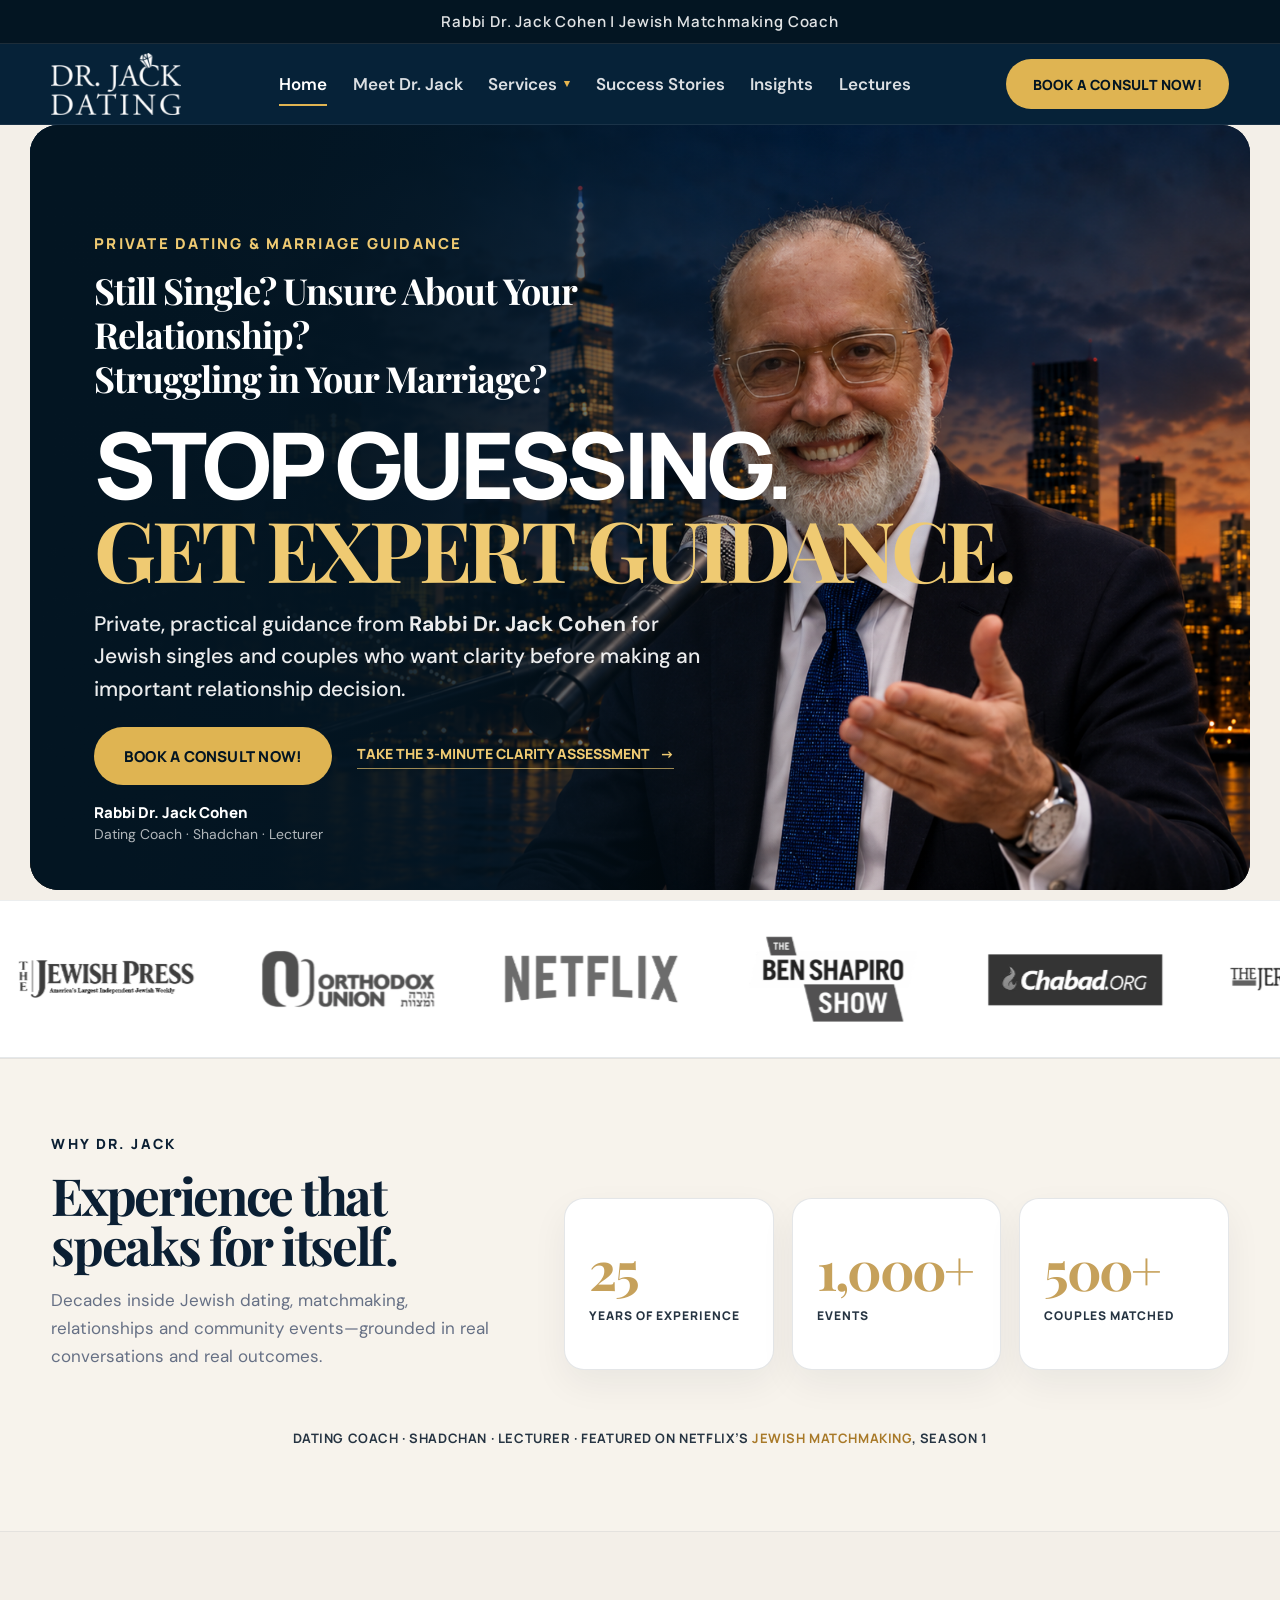
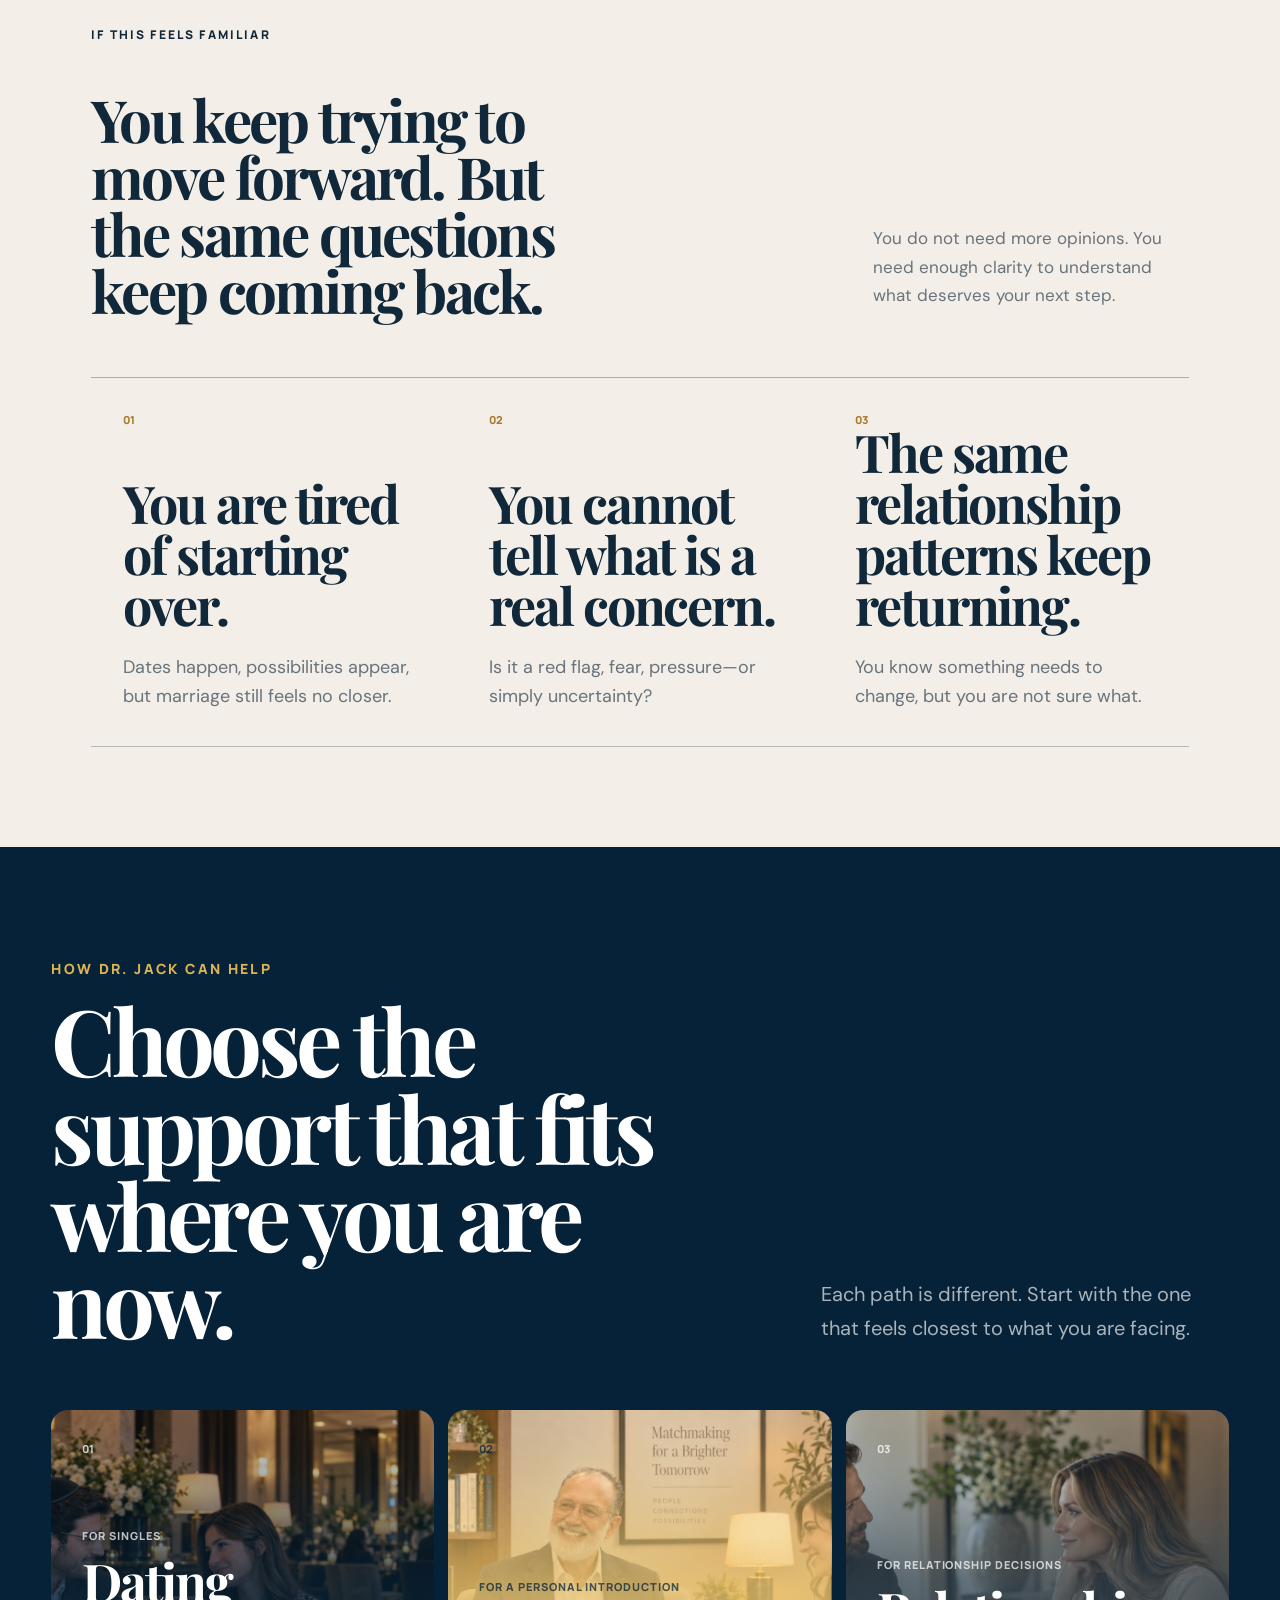
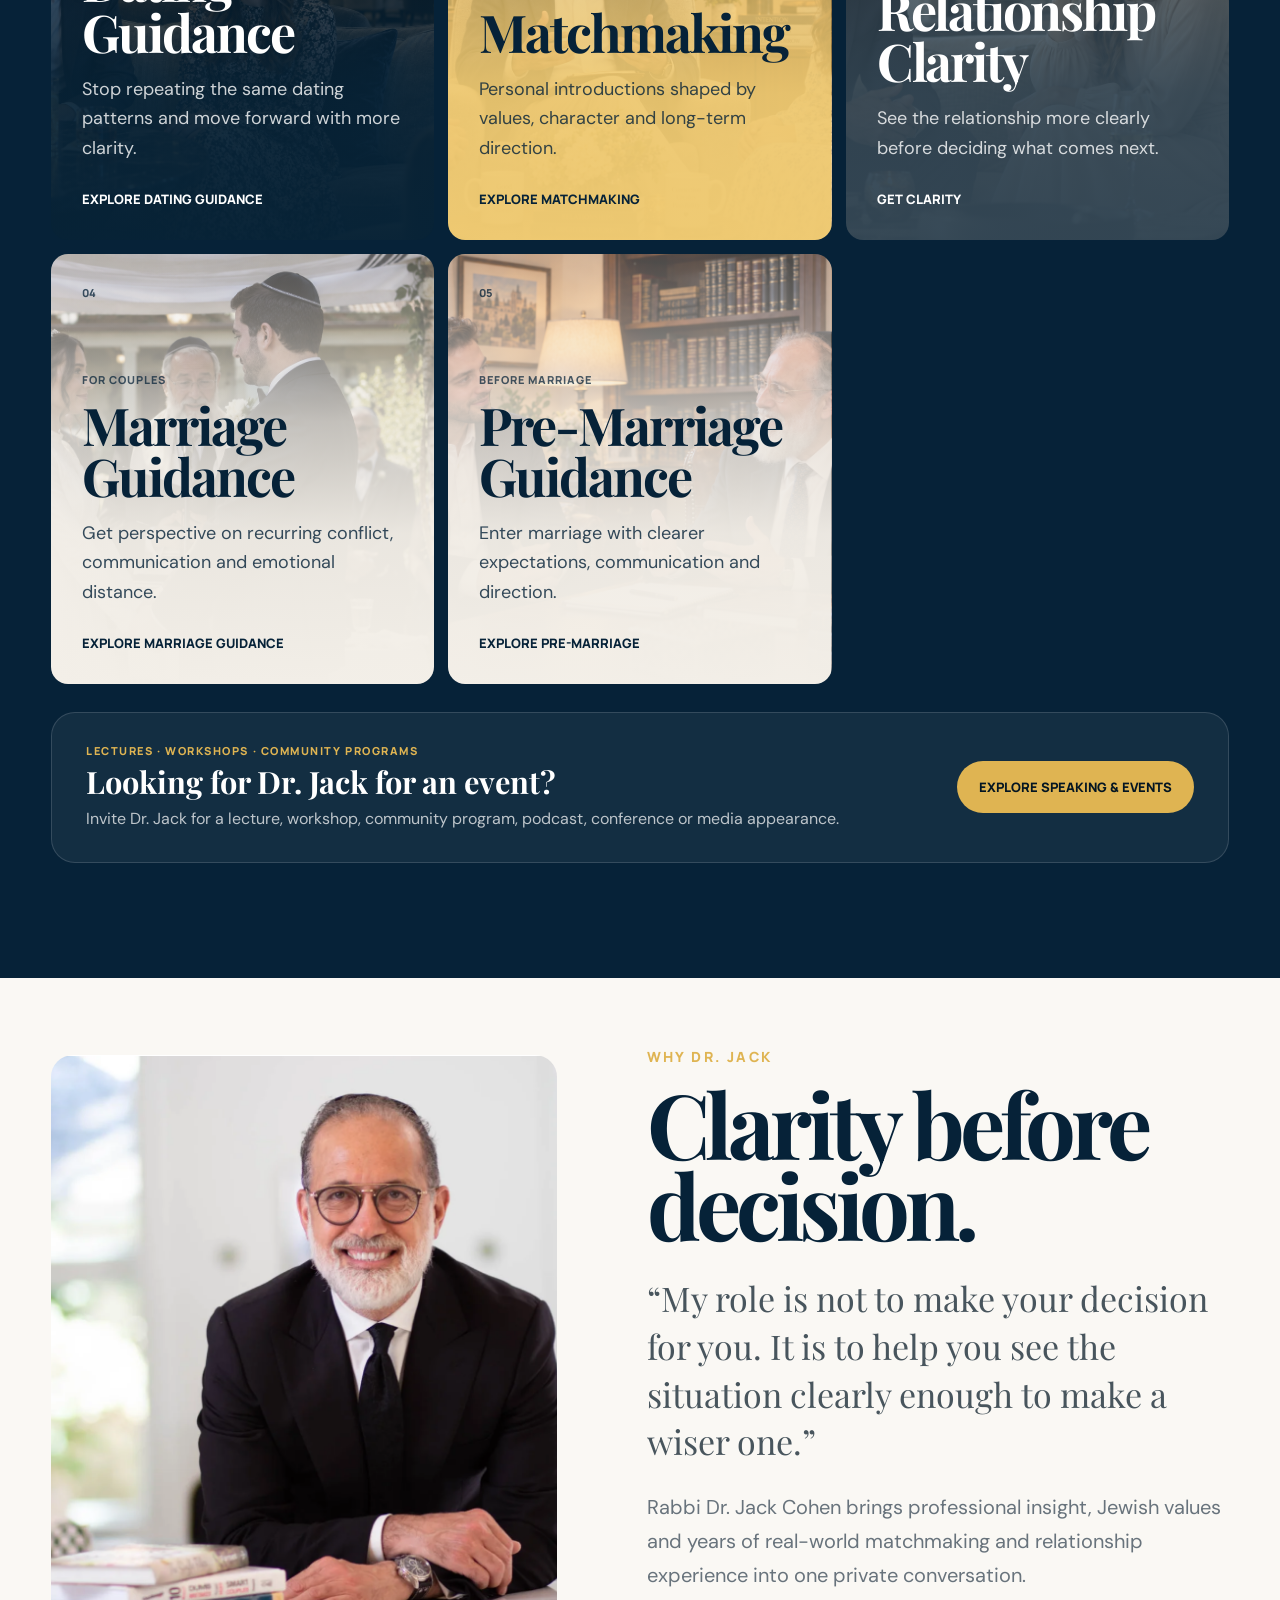
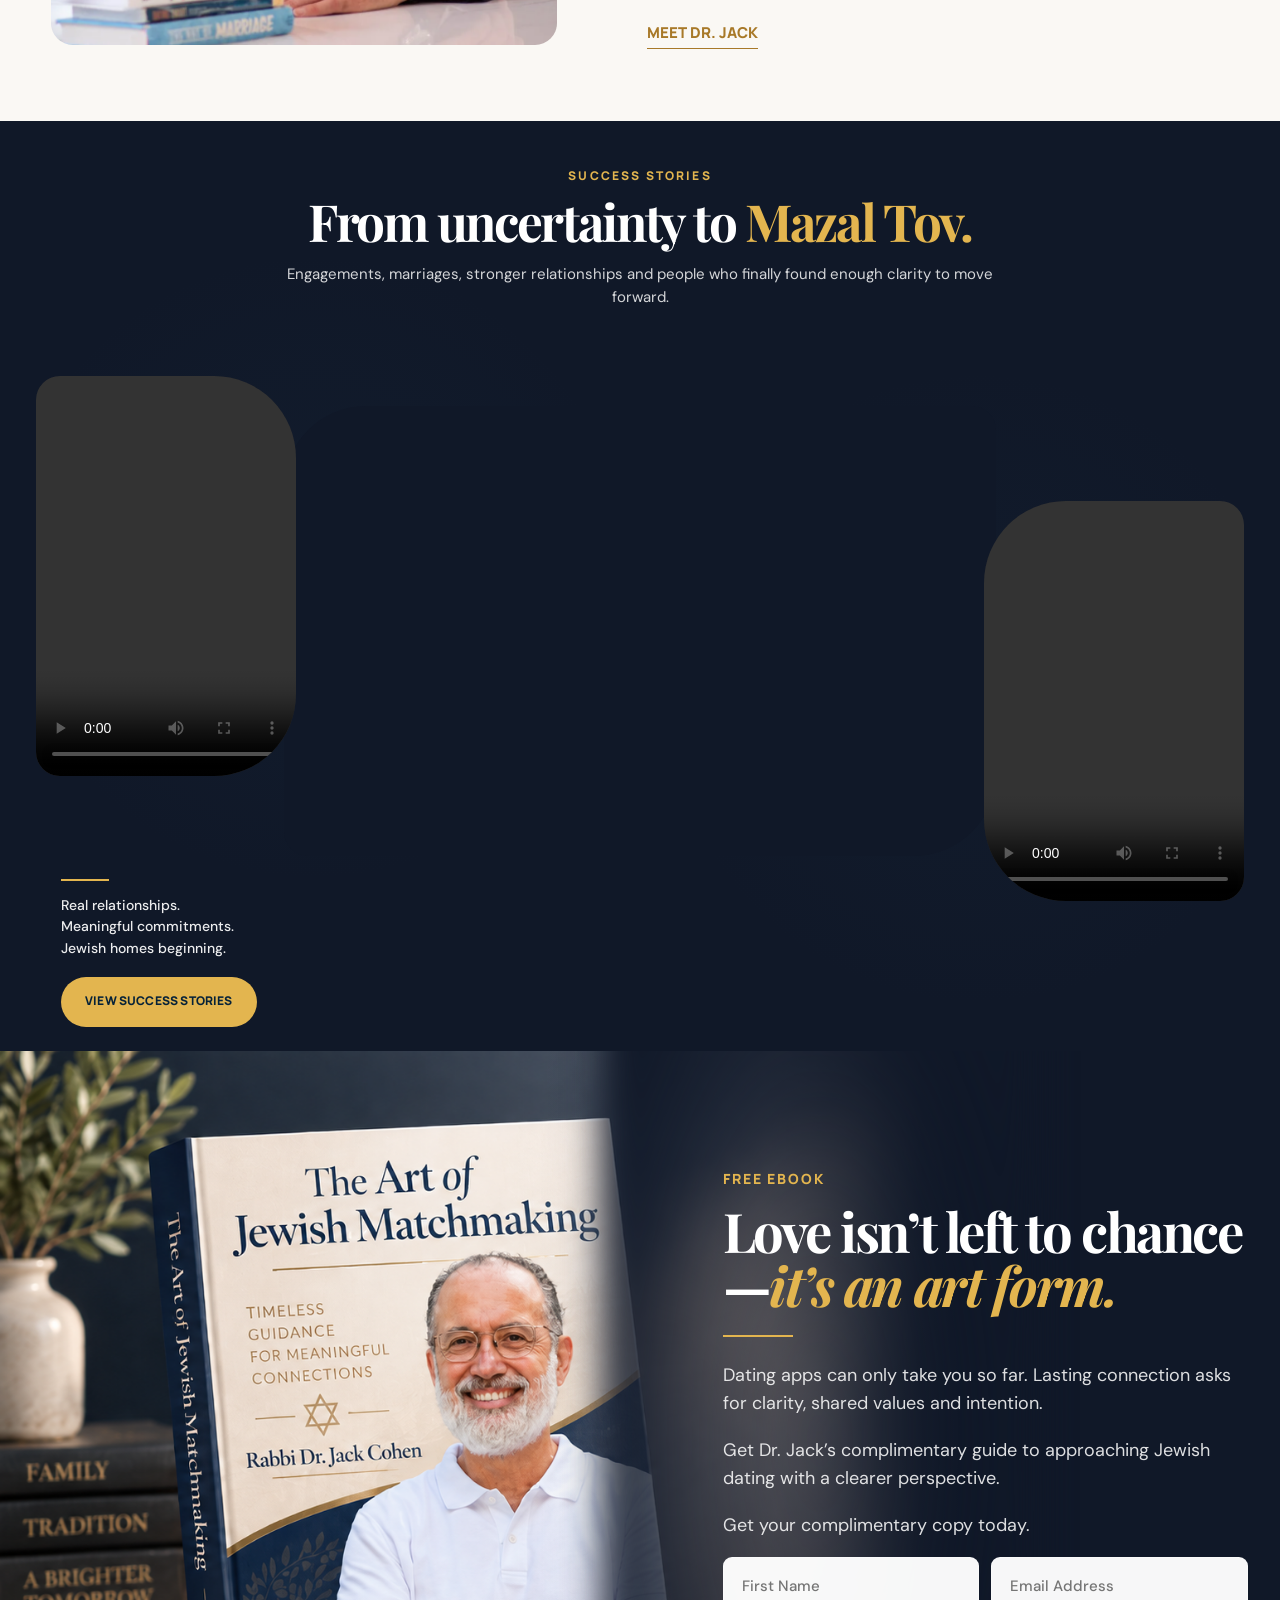
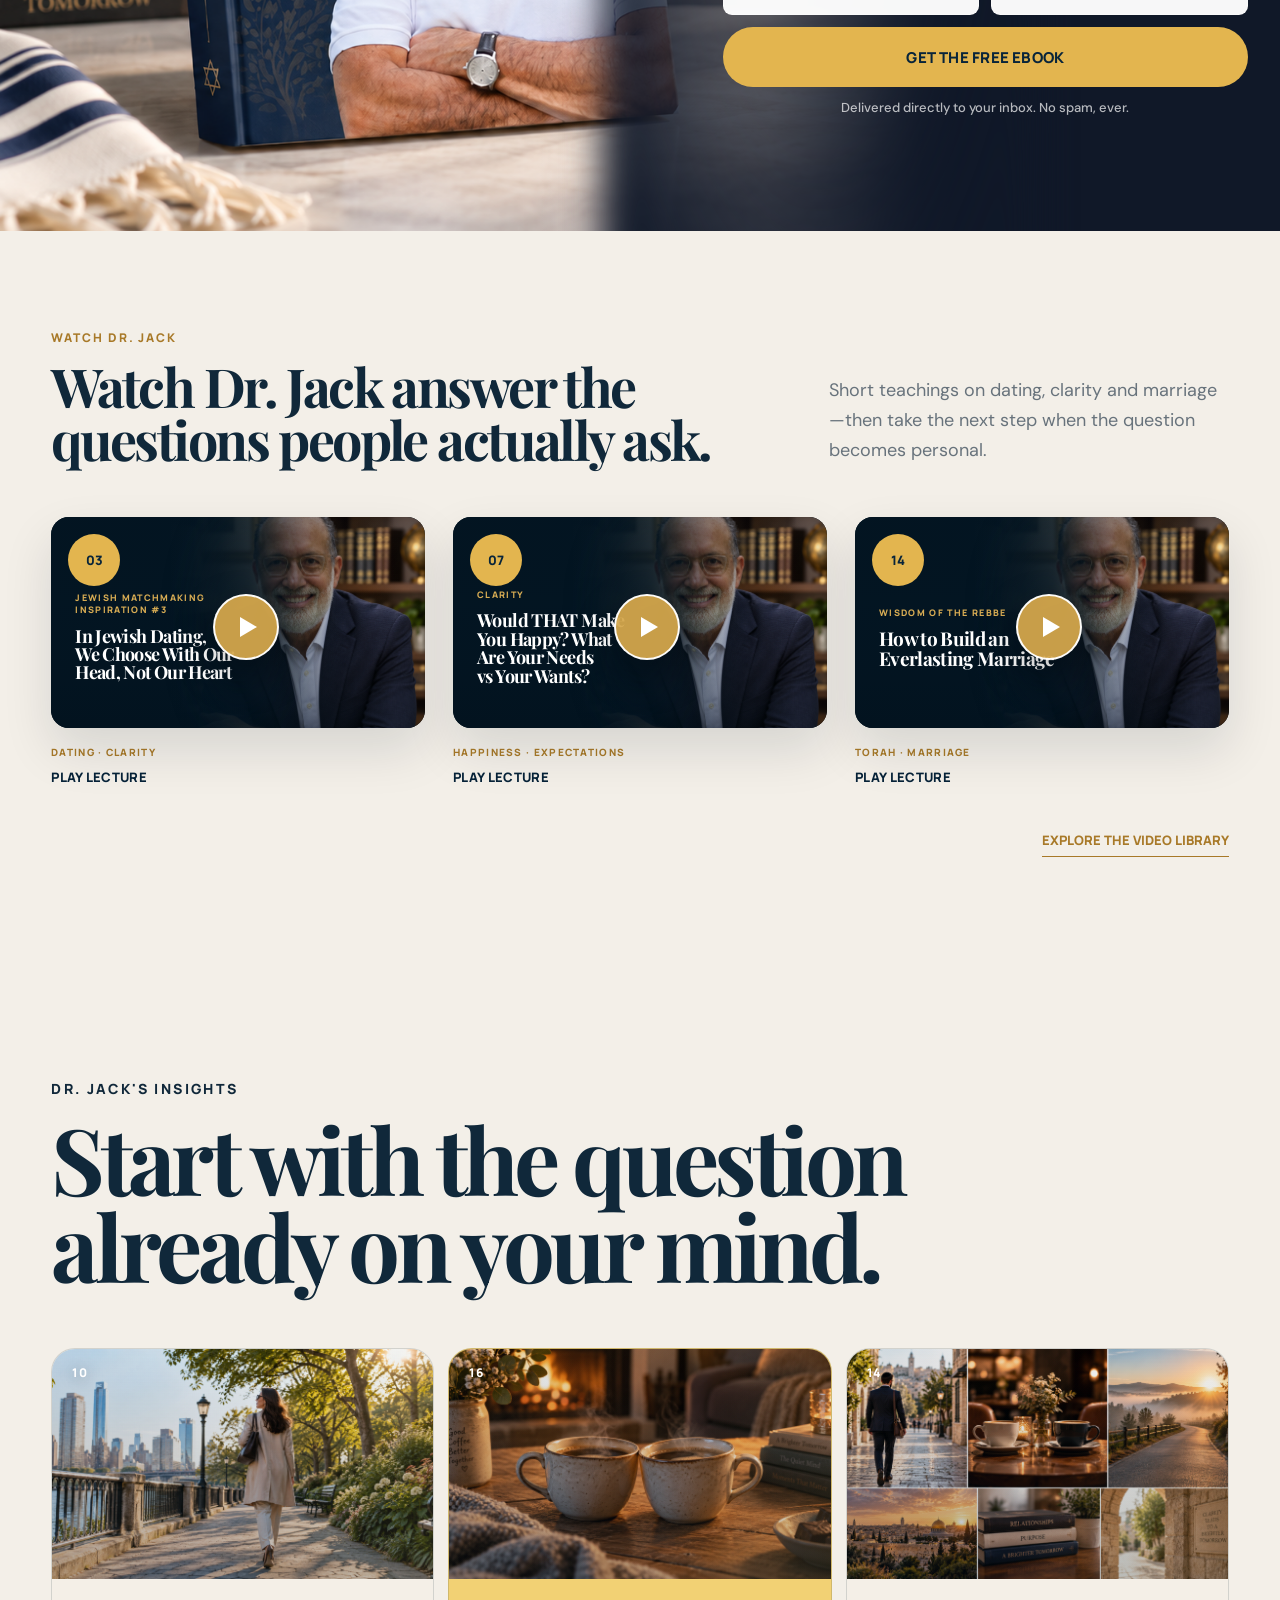
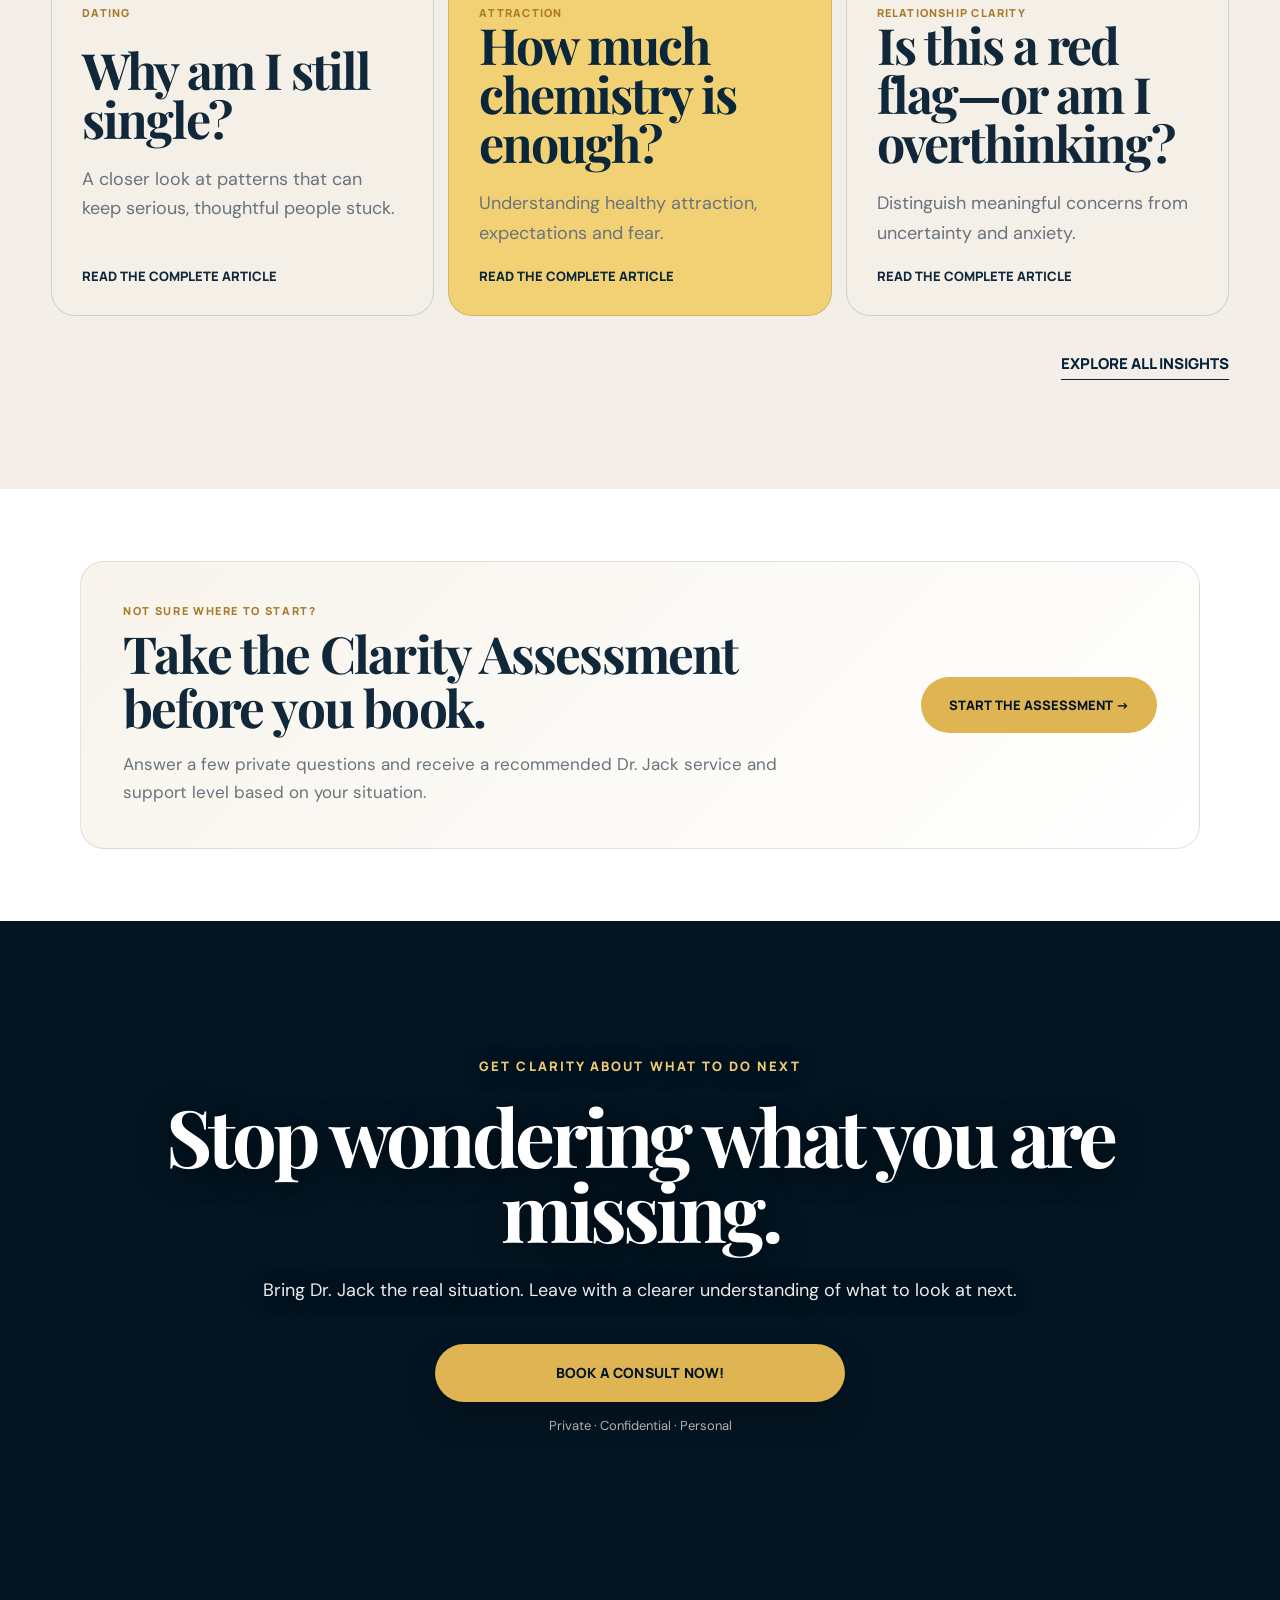
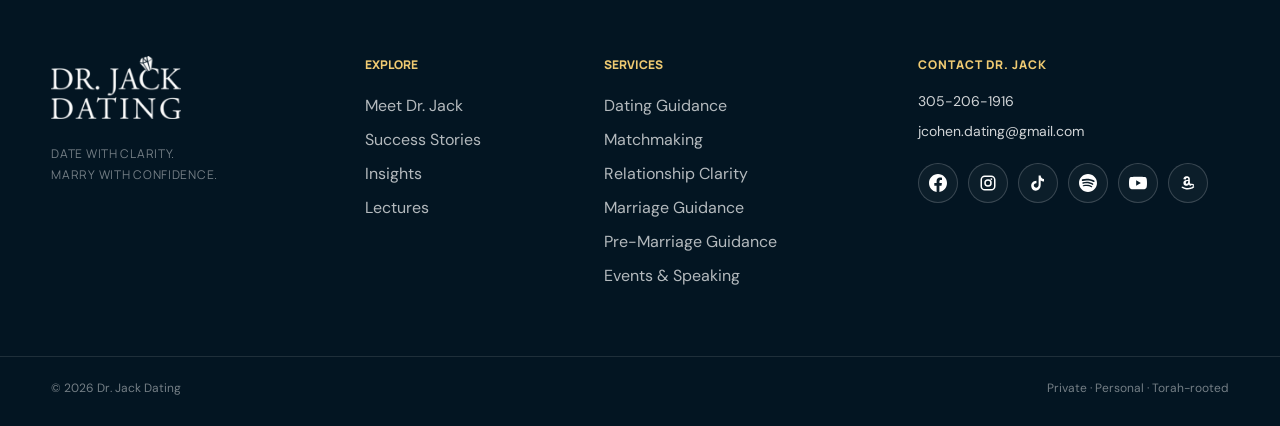
==== commit 331b47da: "Update index.html with latest Dr. Jack website changes" ====
--- a/index.html
+++ b/index.html
@@ -86,6 +86,11 @@
 .home-video-frame-wrap{position:relative !important; width:100% !important; aspect-ratio:16/9 !important; background:#000 !important;}
 .home-video-frame-wrap iframe{position:absolute !important; inset:0 !important; width:100% !important; height:100% !important; border:0 !important; display:block !important;}
 
+.home-video-conversion{padding:24px 26px 28px !important; text-align:center !important; background:linear-gradient(180deg,#031522 0%,#062238 100%) !important; border-top:1px solid rgba(255,255,255,.08) !important;}
+.home-video-conversion p{margin:0 0 14px !important; color:#fff !important; font-family:var(--font-serif,"Playfair Display",Georgia,serif) !important; font-size:clamp(22px,2vw,30px) !important; font-weight:700 !important; line-height:1.15 !important;}
+.home-video-conversion a{display:inline-flex !important; align-items:center !important; justify-content:center !important; min-height:52px !important; padding:0 24px !important; border-radius:999px !important; background:#e3b54f !important; color:#08243a !important; text-decoration:none !important; font:900 13px/1.2 var(--font-display,"DM Sans",Arial,sans-serif) !important; letter-spacing:.02em !important; box-shadow:0 12px 28px rgba(0,0,0,.2) !important;}
+.home-video-conversion a:hover{transform:translateY(-1px) !important; filter:brightness(1.03) !important;}
+
 @media(max-width:1000px){
     #free-ebook .ebook-offer-inner{grid-template-columns:.8fr 1.2fr !important; width:min(100% - 40px,1200px) !important;}
     #free-ebook .ebook-offer-copy{padding-left:18px !important;}
@@ -992,7 +997,6 @@
 
 #free-ebook .ebook-offer-inner {
     min-height: 780px !important;
-
     width: min(1540px, calc(100% - 64px)) !important;
 
     grid-template-columns:
@@ -1501,6 +1505,15 @@
 
 .article-modal-body li {
     margin-bottom: 11px;
+}
+
+.article-modal-conversion-copy {
+    margin: 38px 0 14px;
+    color: #0a2a43;
+    font-family: "Playfair Display", Georgia, serif;
+    font-size: clamp(24px, 2.4vw, 34px);
+    font-weight: 700;
+    line-height: 1.15;
 }
 
 .article-modal-cta {
@@ -1897,6 +1910,29 @@
 @media(max-width:760px){.dj-additional-cta{padding:38px 22px}.dj-additional-cta__inner{grid-template-columns:1fr;gap:24px}.dj-additional-cta__title{font-size:clamp(30px,9vw,40px)}.dj-additional-cta__description{font-size:15px}.dj-additional-cta__button{width:100%;min-width:0}.dj-additional-cta--library{margin:8px 0 18px;padding:32px 22px;border-radius:14px}}
 </style>
 <!-- DJ-ADDITIONAL-CTA-STYLES-20260907-END -->
+
+<style id="home-authority-proof-update">
+.home-authority-proof{background:#f7f3ec;padding:78px 0 82px;color:#0b1f33;border-top:1px solid rgba(11,31,51,.08);border-bottom:1px solid rgba(11,31,51,.08)}
+.home-authority-inner{display:grid;grid-template-columns:minmax(280px,.9fr) minmax(520px,1.35fr);gap:54px 70px;align-items:end}
+.home-authority-intro h2{margin:10px 0 16px;font-family:var(--font-serif,"Playfair Display",Georgia,serif);font-size:clamp(42px,4vw,68px);line-height:.98;letter-spacing:-.045em;color:#0b1f33}
+.home-authority-intro>p:last-child{margin:0;max-width:590px;color:#667085;font-size:17px;line-height:1.65}
+.home-authority-stats{display:grid;grid-template-columns:repeat(3,minmax(0,1fr));gap:18px}
+.home-authority-stat{min-height:172px;padding:28px 24px;border:1px solid rgba(11,31,51,.11);border-radius:20px;background:#fff;display:flex;flex-direction:column;justify-content:center;box-shadow:0 14px 36px rgba(11,31,51,.06)}
+.home-authority-stat strong{display:block;color:#c6a15b;font-family:var(--font-serif,"Playfair Display",Georgia,serif);font-size:clamp(42px,4.2vw,68px);line-height:.9;letter-spacing:-.05em}
+.home-authority-stat span{display:block;margin-top:14px;color:#263442;font:800 12px/1.35 var(--font-display,"Manrope",Arial,sans-serif);letter-spacing:.08em;text-transform:uppercase}
+.home-authority-note{grid-column:1/-1;padding-top:4px;color:#263442;font:700 13px/1.6 var(--font-display,"Manrope",Arial,sans-serif);letter-spacing:.045em;text-transform:uppercase;text-align:center}
+.home-authority-note em{font-style:normal;color:#a87928}
+@media(max-width:900px){.home-authority-inner{grid-template-columns:1fr}.home-authority-stats{grid-template-columns:repeat(3,1fr)}}
+@media(max-width:640px){.home-authority-proof{padding:62px 0 66px}.home-authority-stats{grid-template-columns:1fr}.home-authority-stat{min-height:138px}.home-authority-note{text-align:left}}
+</style>
+
+<style id="home-assessment-pathway-mobile">
+@media(max-width:760px){
+.home-assessment-pathway>div{flex-direction:column!important;align-items:flex-start!important;padding:30px 24px!important}
+.home-assessment-pathway a{width:100%!important;box-sizing:border-box!important}
+}
+</style>
+
 </head>
 <body>
 <!-- =====================================================
@@ -1960,8 +1996,7 @@
 </small>
 <span>
 Pre-Marriage Guidance
-</span>
-</a>
+</span></a>
 <a href="services/events-speaking.html">
 <small>
 LECTURES &amp; EVENTS
@@ -2062,16 +2097,15 @@
 </span>
 </h1>
 <p class="hero-description">
-Get clear, private guidance from <strong>Rabbi Dr. Jack Cohen</strong>
-to understand what’s really happening, what’s keeping you stuck,
-and what to do next.
+Private, practical guidance from <strong>Rabbi Dr. Jack Cohen</strong>
+for Jewish singles and couples who want clarity before making an important relationship decision.
 </p>
 <div class="hero-actions">
 <a class="button button-gold" href="booking.html">
 Book a Consult Now!</a>
-<a class="hero-secondary-link" href="#services">
-EXPLORE HOW DR. JACK CAN HELP
-<span>↓</span>
+<a class="hero-secondary-link" href="assessment.html">
+TAKE THE 3-MINUTE CLARITY ASSESSMENT
+<span>→</span>
 </a>
 </div>
 <p class="hero-credentials">
@@ -2079,7 +2113,7 @@
 Rabbi Dr. Jack Cohen
 </strong>
 <span>
-Dating Coach · Marriage Coach · Matchmaker
+Dating Coach · Shadchan · Lecturer
 </span>
 </p>
 </div>
@@ -2104,22 +2138,38 @@
 </div>
 </section>
 <!-- =====================================================
+AUTHORITY / PROOF
+====================================================== -->
+<section class="home-authority-proof" aria-label="Dr. Jack experience and results">
+<div class="container home-authority-inner">
+<div class="home-authority-intro">
+<p class="section-label">WHY DR. JACK</p>
+<h2>Experience that speaks for itself.</h2>
+<p>Decades inside Jewish dating, matchmaking, relationships and community events—grounded in real conversations and real outcomes.</p>
+</div>
+<div class="home-authority-stats">
+<div class="home-authority-stat"><strong>25</strong><span>Years of Experience</span></div>
+<div class="home-authority-stat"><strong>1,000+</strong><span>Events</span></div>
+<div class="home-authority-stat"><strong>500+</strong><span>Couples Matched</span></div>
+</div>
+<div class="home-authority-note">Dating Coach · Shadchan · Lecturer · Featured on Netflix’s <em>Jewish Matchmaking</em>, Season 1</div>
+</div>
+</section>
+<!-- =====================================================
 PROBLEM
 ====================================================== -->
 <section class="problem-section">
 <div class="container">
 <div class="problem-heading">
 <p class="section-label">
-WHEN YOU'RE TOO CLOSE TO THE SITUATION
+IF THIS FEELS FAMILIAR
 </p>
 <h2>
-The hardest relationship decisions are often
-the ones you can't see clearly on your own.
+You keep trying to move forward.
+But the same questions keep coming back.
 </h2>
 <p class="problem-heading-copy">
-You may be intelligent, thoughtful and serious about
-building the right relationship—and still find yourself
-stuck in the same questions.
+You do not need more opinions. You need enough clarity to understand what deserves your next step.
 </p>
 </div>
 <div class="problem-grid">
@@ -2128,12 +2178,10 @@
 01
 </span>
 <h3>
-Why am I still single?
+You are tired of starting over.
 </h3>
 <p>
-Understand whether the pattern is who you choose,
-who you reject, what you expect, or what happens
-once a promising relationship begins.
+Dates happen, possibilities appear, but marriage still feels no closer.
 </p>
 </article>
 <article>
@@ -2141,11 +2189,10 @@
 02
 </span>
 <h3>
-Should I continue this relationship?
+You cannot tell what is a real concern.
 </h3>
 <p>
-Separate meaningful concerns from fear,
-overthinking, pressure and unrealistic expectations.
+Is it a red flag, fear, pressure—or simply uncertainty?
 </p>
 </article>
 <article>
@@ -2153,12 +2200,10 @@
 03
 </span>
 <h3>
-Why do we keep having the same conflict?
+The same relationship patterns keep returning.
 </h3>
 <p>
-Slow the pattern down, identify what is actually
-happening underneath the argument, and determine
-what needs to change.
+You know something needs to change, but you are not sure what.
 </p>
 </article>
 </div>
@@ -2175,13 +2220,11 @@
 HOW DR. JACK CAN HELP
 </p>
 <h2>
-Start with the situation you're actually facing.
+Choose the support that fits where you are now.
 </h2>
 </div>
 <p>
-Different relationship problems require different
-conversations. Choose the area that most closely
-matches what you're trying to understand.
+Each path is different. Start with the one that feels closest to what you are facing.
 </p>
 </div>
 <div class="services-grid">
@@ -2197,8 +2240,7 @@
 Dating Guidance
 </h3>
 <p>
-Recognize patterns, clarify what matters,
-and date with greater intention.
+Stop repeating the same dating patterns and move forward with more clarity.
 </p>
 <b>
 EXPLORE DATING GUIDANCE</b>
@@ -2216,8 +2258,7 @@
 Matchmaking
 </h3>
 <p>
-Thoughtful introductions built around values,
-character, compatibility and direction.
+Personal introductions shaped by values, character and long-term direction.
 </p>
 <b>
 EXPLORE MATCHMAKING</b>
@@ -2235,8 +2276,7 @@
 Relationship Clarity
 </h3>
 <p>
-Understand whether the relationship
-should continue, progress or end.
+See the relationship more clearly before deciding what comes next.
 </p>
 <b>
 GET CLARITY</b>
@@ -2254,8 +2294,7 @@
 Marriage Guidance
 </h3>
 <p>
-Work through conflict, resentment,
-communication problems and emotional distance.
+Get perspective on recurring conflict, communication and emotional distance.
 </p>
 <b>
 EXPLORE MARRIAGE GUIDANCE</b>
@@ -2273,8 +2312,7 @@
 Pre-Marriage Guidance
 </h3>
 <p>
-Build stronger clarity, communication
-and expectations before marriage.
+Enter marriage with clearer expectations, communication and direction.
 </p>
 <b>
 EXPLORE PRE-MARRIAGE</b>
@@ -2292,11 +2330,7 @@
 </div>
 </div>
 </section>
-<!-- DJ-ADDITIONAL-CTA-home-services-START -->
-<aside class="dj-additional-cta" data-dj-additional-cta="home-services" aria-label="Private consultation">
-<div class="dj-additional-cta__inner"><div class="dj-additional-cta__copy"><p class="dj-additional-cta__eyebrow">NEED A STARTING POINT?</p><h2 class="dj-additional-cta__title">Not sure which kind of guidance fits your situation?</h2><p class="dj-additional-cta__description">Start with a private conversation. Dr. Jack can help you identify what is actually happening and what kind of support makes sense.</p></div><a class="dj-additional-cta__button" href="booking.html">Book a Consult Now!</a></div>
-</aside>
-<!-- DJ-ADDITIONAL-CTA-home-services-END -->
+
 
 <!-- =====================================================
 APPROACH
@@ -2308,22 +2342,16 @@
 </div>
 <div class="approach-copy">
 <p class="section-label section-label-gold">
-DR. JACK'S APPROACH
+WHY DR. JACK
 </p>
 <h2>
 Clarity before decision.
 </h2>
 <blockquote>
-“My role is not to make your decision for you.
-It is to help you see yourself, the other person,
-and the relationship clearly enough to make
-a wiser decision.”
+“My role is not to make your decision for you. It is to help you see the situation clearly enough to make a wiser one.”
 </blockquote>
 <p>
-Good guidance does not tell you what you want to hear.
-It helps you slow down the pattern, understand what
-matters, separate fear from reality, and make
-decisions with greater clarity.
+Rabbi Dr. Jack Cohen brings professional insight, Jewish values and years of real-world matchmaking and relationship experience into one private conversation.
 </p>
 <a class="approach-link" href="about.html">
 MEET DR. JACK</a>
@@ -2366,57 +2394,8 @@
 </div>
 </div>
 </section>
-<!-- DJ-ADDITIONAL-CTA-home-success-START -->
-<aside class="dj-additional-cta" data-dj-additional-cta="home-success" aria-label="Private consultation">
-<div class="dj-additional-cta__inner"><div class="dj-additional-cta__copy"><p class="dj-additional-cta__eyebrow">WHEN THE STORY IS STILL UNCLEAR</p><h2 class="dj-additional-cta__title">Your situation does not have to stay unresolved.</h2><p class="dj-additional-cta__description">Sometimes one clear conversation can change the way you see the relationship, the decision, or the pattern you keep repeating.</p></div><a class="dj-additional-cta__button" href="booking.html">Book a Consult Now!</a></div>
-</aside>
-<!-- DJ-ADDITIONAL-CTA-home-success-END -->
-
-<!-- =====================================================
-ABOUT
-====================================================== -->
-<section class="about-preview">
-<div class="container about-layout">
-<div class="about-image-wrap">
-<img alt="Rabbi Dr. Jack Cohen in his study" src="assets/images/about/dr-jack-study.png"/>
-</div>
-<div class="about-copy">
-<p class="section-label">
-MEET DR. JACK
-</p>
-<h2>
-Rabbi. Former physician.
-Dating &amp; marriage expert.
-</h2>
-<p>
-Decades of experience helping people understand relationships,
-make difficult decisions, and build stronger marriages.
-</p>
-<div class="credentials-grid">
-<span>
-Dating Coach
-</span>
-<span>
-Marriage Coach
-</span>
-<span>
-Matchmaker
-</span>
-<span>
-Rabbi
-</span>
-<span>
-Former Physician
-</span>
-<span>
-Lecturer
-</span>
-</div>
-<a class="button button-navy" href="about.html">
-MEET DR. JACK</a>
-</div>
-</div>
-</section>
+
+
 <!-- =====================================================
 FREE EBOOK — THE ART OF JEWISH MATCHMAKING
 ====================================================== -->
@@ -2428,8 +2407,8 @@
 <p class="ebook-kicker">FREE EBOOK</p>
 <h2>Love isn’t left to chance—<em>it’s an art form.</em></h2>
 <div aria-hidden="true" class="ebook-rule"></div>
-<p>Dating apps can only take you so far. True, lasting connection requires a foundation built on shared values and timeless wisdom.</p>
-<p>In <strong>The Art of Jewish Matchmaking</strong>, Rabbi Dr. Jack Cohen blends spiritual insight with practical, real-world guidance to help you approach dating with greater clarity and intention.</p>
+<p>Dating apps can only take you so far. Lasting connection asks for clarity, shared values and intention.</p>
+<p>Get Dr. Jack’s complimentary guide to approaching Jewish dating with a clearer perspective.</p>
 <p class="ebook-offer-line">Get your complimentary copy today.</p>
 <form class="ebook-form" id="guideForm">
 <input autocomplete="given-name" id="guideName" name="name" placeholder="First Name" required="" type="text"/>
@@ -2448,9 +2427,9 @@
 <div class="home-featured-heading">
 <div>
 <p class="home-featured-kicker">WATCH DR. JACK</p>
-<h2>Practical guidance you can start thinking about now.</h2>
-</div>
-<p>Selected guidance on dating decisions, relationship clarity and building a lasting marriage.</p>
+<h2>Watch Dr. Jack answer the questions people actually ask.</h2>
+</div>
+<p>Short teachings on dating, clarity and marriage—then take the next step when the question becomes personal.</p>
 </div>
 <div class="home-featured-grid">
 <button class="home-featured-card long-title" data-eyebrow="JEWISH MATCHMAKING INSPIRATION #3" data-title="In Jewish Dating, We Choose With Our Head, Not Our Heart" data-youtube="BrNwoP3eauw" type="button">
@@ -2521,7 +2500,7 @@
 DR. JACK'S INSIGHTS
 </p>
 <h2>
-Questions you're probably already asking yourself.
+Start with the question already on your mind.
 </h2>
 </div>
 <div class="insights-grid">
@@ -2574,6 +2553,18 @@
 </div>
 </div>
 </section>
+
+<section class="home-assessment-pathway" style="padding:72px 24px;background:#fff;">
+<div style="width:min(1120px,100%);margin:0 auto;border:1px solid rgba(16,40,58,.12);border-radius:24px;padding:42px;display:flex;align-items:center;justify-content:space-between;gap:30px;background:linear-gradient(135deg,#f8f4ec,#fff);">
+<div style="max-width:720px;">
+<p style="margin:0 0 10px;color:#a87928;font:800 11px/1.2 Manrope,sans-serif;letter-spacing:.15em;text-transform:uppercase;">NOT SURE WHERE TO START?</p>
+<h2 style="margin:0;color:#10283a;font:700 clamp(34px,4vw,54px)/1.05 'Playfair Display',serif;letter-spacing:-.035em;">Take the Clarity Assessment before you book.</h2>
+<p style="margin:16px 0 0;color:#68737c;font:400 17px/1.65 'DM Sans',sans-serif;">Answer a few private questions and receive a recommended Dr. Jack service and support level based on your situation.</p>
+</div>
+<a href="assessment.html" style="flex:0 0 auto;display:inline-flex;align-items:center;justify-content:center;min-height:56px;padding:16px 28px;border-radius:999px;background:#dfb452;color:#031522;text-decoration:none;font:900 13px/1 Manrope,sans-serif;">START THE ASSESSMENT →</a>
+</div>
+</section>
+
 <!-- =====================================================
 FINAL CTA
 ====================================================== -->
@@ -2586,12 +2577,10 @@
             GET CLARITY ABOUT WHAT TO DO NEXT
         </p>
 <h2>
-            You don't need another year of second-guessing.
+            Stop wondering what you are missing.
         </h2>
 <p class="consultation-description">
-            Whether you're dating, deciding about a relationship,
-            or struggling in your marriage, you don't have
-            to figure it out alone.
+            Bring Dr. Jack the real situation. Leave with a clearer understanding of what to look at next.
         </p>
 <a class="button consultation-button" href="booking.html">
             Book a Consult Now!</a>
@@ -2636,9 +2625,11 @@
             <div class="article-modal-body"
                  id="homeArticleModalBody"></div>
 
+            <p class="article-modal-conversion-copy">Does this sound like you?</p>
+
             <a class="article-modal-cta"
                href="booking.html">
-                DISCUSS THIS WITH DR. JACK
+                BOOK YOUR CONSULT WITH DR. JACK
             </a>
         </article>
     </div>
@@ -2655,6 +2646,10 @@
 </div>
 <div class="home-video-frame-wrap">
 <iframe allow="accelerometer; autoplay; clipboard-write; encrypted-media; gyroscope; picture-in-picture; web-share" allowfullscreen="" id="homeVideoFrame" src="" title="Rabbi Dr. Jack Cohen video lecture"></iframe>
+</div>
+<div class="home-video-conversion">
+<p>Does this sound like you?</p>
+<a href="booking.html">BOOK YOUR CONSULT WITH DR. JACK</a>
 </div>
 </div>
 </div>
